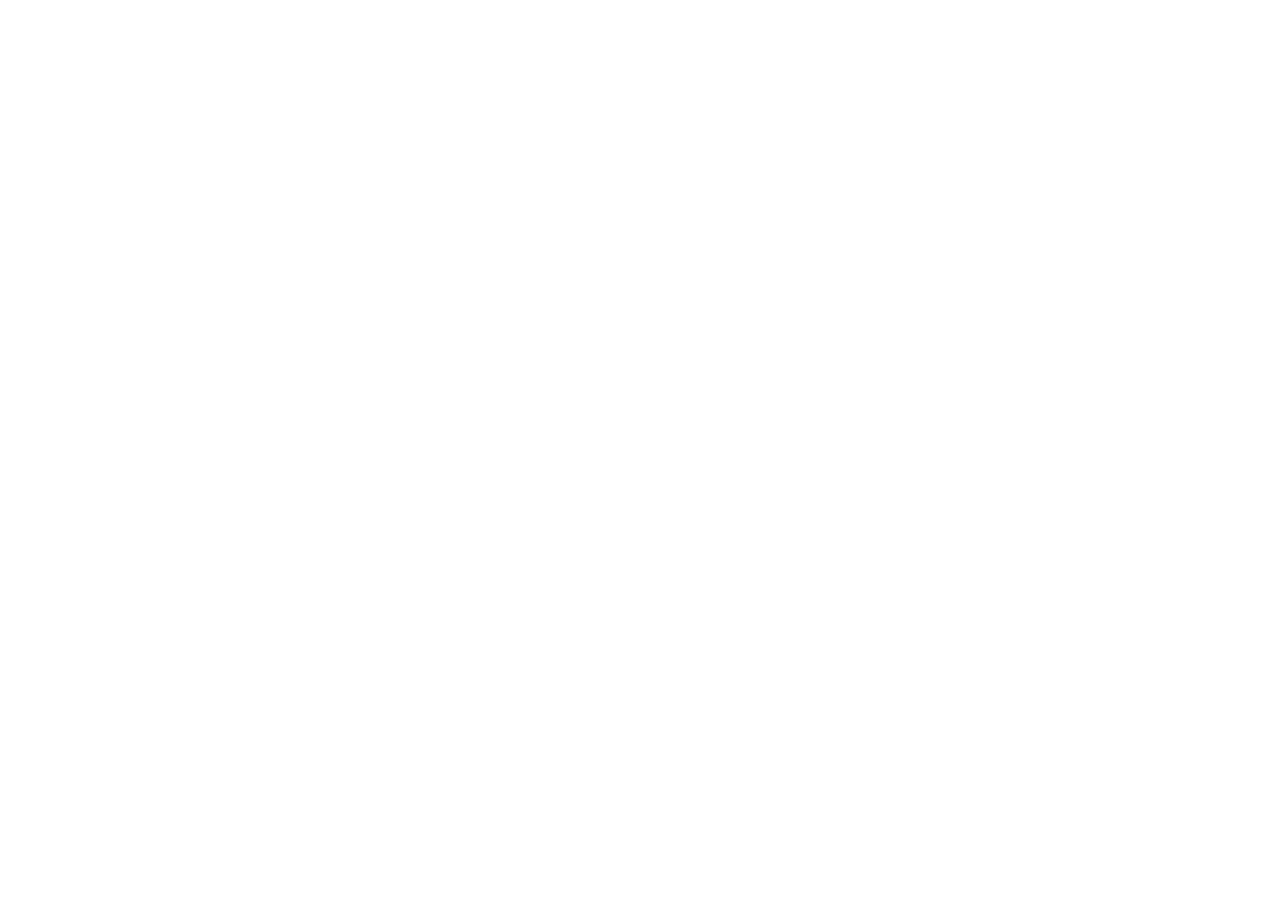
==== index.html @ b0ded4f2 "[test] refresh err" ====
<!doctype html><html lang="ko"><head><meta charset="utf-8"/><meta name="viewport" content="width=device-width,initial-scale=1"/><meta name="theme-color" content="#000000"/><meta name="title" content="티맥스오에스"><meta name="description" content="티맥스오에스 대표사이트 입니다."><meta name="author" content="TmaxOS UX "><meta name="keyword" content="tmaxos, tmax, os, 운영체제, ux, ..."><meta name="robots" content="ALL"><meta name="Yeti" content="index, follow"><meta name="Yeti" content="ALL"><meta name="googlebot" content="index, follow"><meta name="googlebot" content="ALL"><meta property="og:type" content="website"><meta property="og:site" content="website"><meta property="og:title" content="티맥스오에스"><meta property="og:description" content="티맥스오에스 대표사이트 입니다."><meta property="og:image" content="temporaryPage/asset/images/main_banner.png"><link rel="icon" href="temporaryPage/favicon.svg"/><link rel="mask-icon" href="temporaryPage/favicon.svg"/><link rel="apple-touch-icon" href="temporaryPage/favicon.svg"/><title>티맥스오에스</title><script type="text/javascript">!function(n){if("/"===n.search[1]){var a=n.search.slice(1).split("&").map((function(n){return n.replace(/~and~/g,"&")})).join("?");window.history.replaceState(null,null,n.pathname.slice(0,-1)+a+n.hash)}}(window.location)</script><script defer="defer" src="temporaryPage/static/js/main.d0498354.js"></script><link href="temporaryPage/static/css/main.104c3609.css" rel="stylesheet"></head><body><div id="root"></div></body></html>
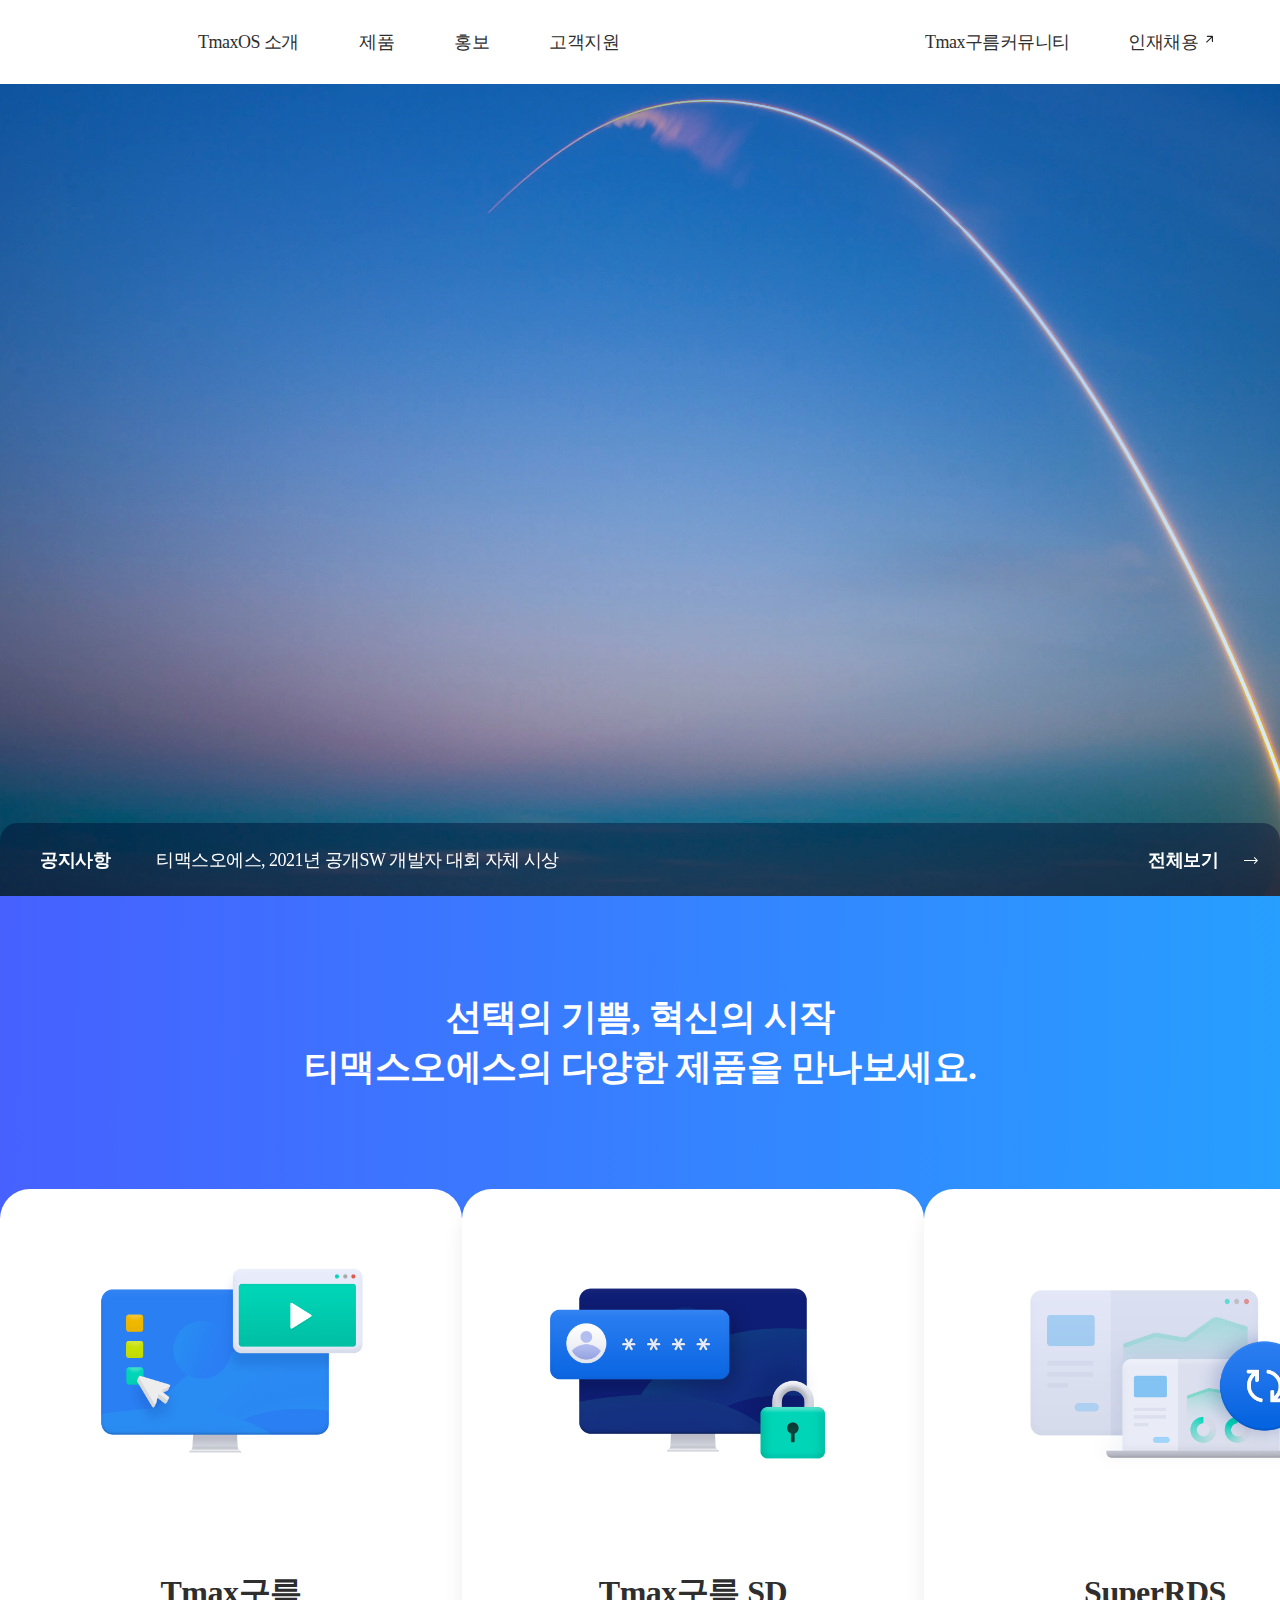
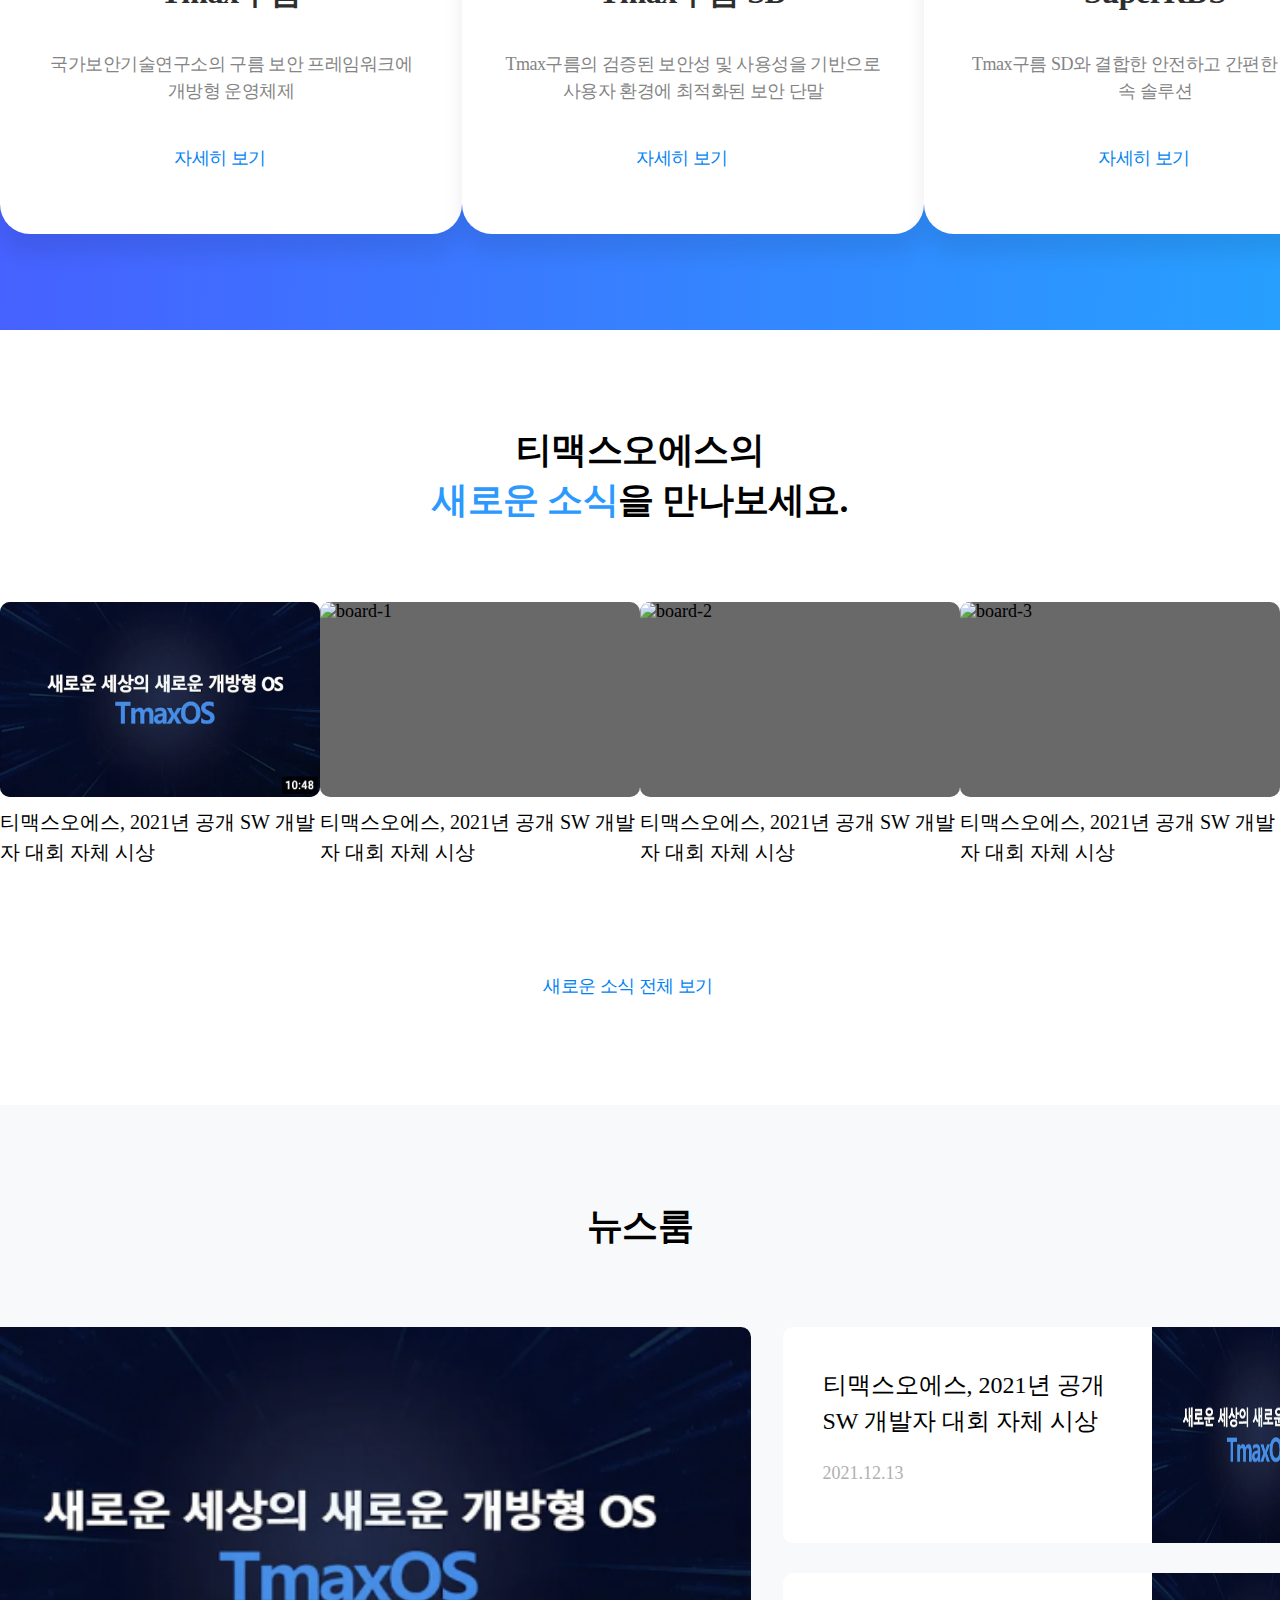
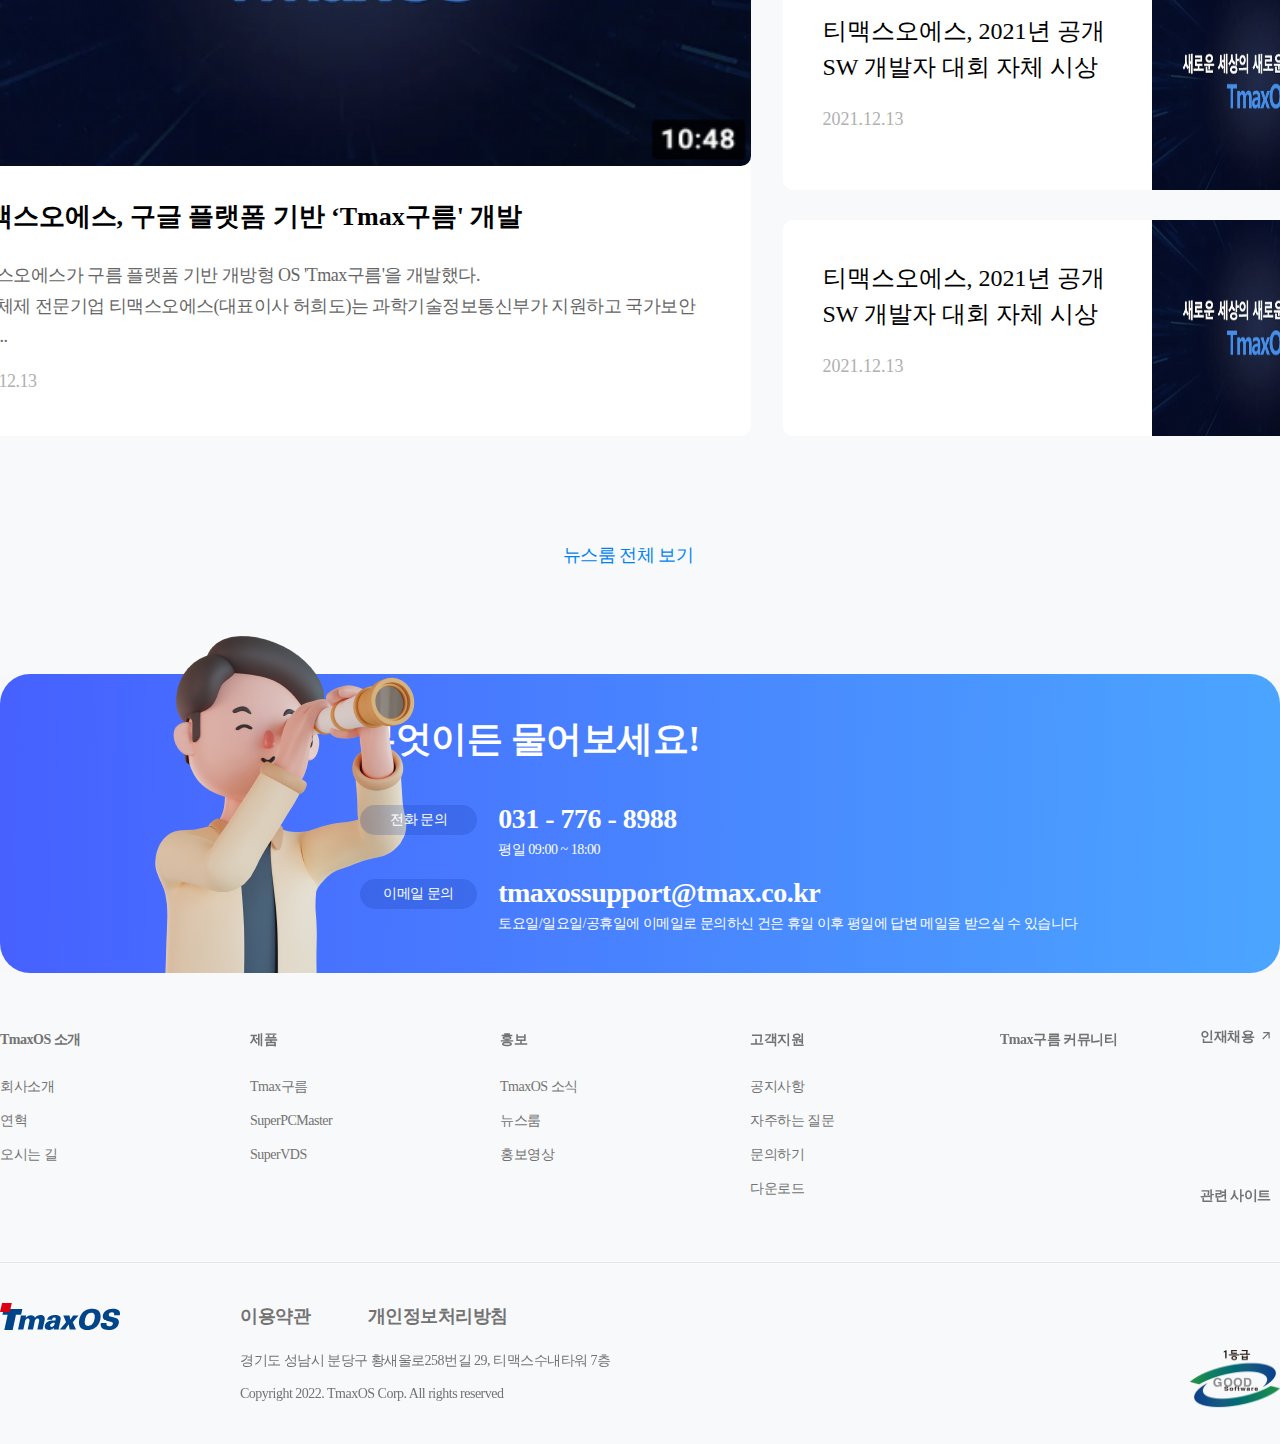
==== commit 13341042: "[test_product] 0718 update gui, fix bug, change router" ====
--- a/index.html
+++ b/index.html
@@ -1 +1 @@
-<!doctype html><html lang="ko"><head><meta charset="utf-8"/><meta name="viewport" content="width=device-width,initial-scale=1"/><meta name="theme-color" content="#000000"/><meta name="title" content="티맥스오에스"><meta name="description" content="티맥스오에스 대표사이트 입니다."><meta name="author" content="TmaxOS UX "><meta name="keyword" content="tmaxos, tmax, os, 운영체제, ux, ..."><meta name="robots" content="ALL"><meta name="Yeti" content="index, follow"><meta name="Yeti" content="ALL"><meta name="googlebot" content="index, follow"><meta name="googlebot" content="ALL"><meta property="og:type" content="website"><meta property="og:site" content="website"><meta property="og:title" content="티맥스오에스"><meta property="og:description" content="티맥스오에스 대표사이트 입니다."><meta property="og:image" content="temporaryPage/asset/images/main_banner.png"><link rel="icon" href="temporaryPage/favicon.svg"/><link rel="mask-icon" href="temporaryPage/favicon.svg"/><link rel="apple-touch-icon" href="temporaryPage/favicon.svg"/><title>티맥스오에스</title><script type="text/javascript">!function(n){if("/"===n.search[1]){var a=n.search.slice(1).split("&").map((function(n){return n.replace(/~and~/g,"&")})).join("?");window.history.replaceState(null,null,n.pathname.slice(0,-1)+a+n.hash)}}(window.location)</script><script defer="defer" src="temporaryPage/static/js/main.d0498354.js"></script><link href="temporaryPage/static/css/main.104c3609.css" rel="stylesheet"></head><body><div id="root"></div></body></html>+<!doctype html><html lang="ko"><head><meta charset="utf-8"/><meta name="viewport" content="width=device-width,initial-scale=1"/><meta name="theme-color" content="#000000"/><meta name="title" content="티맥스오에스"><meta name="description" content="티맥스오에스 대표사이트 입니다."><meta name="author" content="TmaxOS UX "><meta name="keyword" content="tmaxos, tmax, os, 운영체제, ux, ..."><meta name="robots" content="ALL"><meta name="Yeti" content="index, follow"><meta name="Yeti" content="ALL"><meta name="googlebot" content="index, follow"><meta name="googlebot" content="ALL"><meta property="og:type" content="website"><meta property="og:site" content="website"><meta property="og:title" content="티맥스오에스"><meta property="og:description" content="티맥스오에스 대표사이트 입니다."><meta property="og:image" content="./asset/images/main_banner.png"><link rel="icon" href="./favicon.svg"/><link rel="mask-icon" href="./favicon.svg"/><link rel="apple-touch-icon" href="./favicon.svg"/><title>티맥스오에스</title><script defer="defer" src="./static/js/main.3d37ddc9.js"></script><link href="./static/css/main.74e6e00d.css" rel="stylesheet"></head><body><div id="root"></div></body></html>--- a/static/css/main.74e6e00d.css
+++ b/static/css/main.74e6e00d.css
@@ -0,0 +1,2 @@
+html{-webkit-text-size-adjust:100%}html:focus-within{scroll-behavior:smooth}body{-webkit-text-size-adjust:100%;-moz-text-size-adjust:100%;text-size-adjust:100%;-moz-osx-font-smoothing:grayscale;-webkit-font-smoothing:antialiased;text-rendering:optimizeSpeed;min-height:100vh;position:relative;width:100%}*,:after,:before{box-sizing:border-box}a:not([class]){-webkit-text-decoration-skip:ink;text-decoration-skip-ink:auto}a,abbr,acronym,address,applet,article,aside,audio,b,big,blockquote,body,canvas,caption,center,cite,code,dd,del,details,dfn,div,dl,dt,em,embed,fieldset,figcaption,figure,footer,form,h1,h2,h3,h4,h5,h6,header,hgroup,html,i,iframe,img,ins,kbd,label,legend,li,mark,menu,nav,object,ol,output,p,pre,q,ruby,s,samp,section,small,span,strike,strong,sub,summary,sup,table,tbody,td,tfoot,th,thead,time,tr,tt,u,ul,var,video{border:0;font-size:100%;font:inherit;margin:0;padding:0;vertical-align:baseline}:focus{outline:0}article,aside,details,figcaption,figure,footer,header,hgroup,main,menu,nav,section{display:block}ol,ul{list-style:none}blockquote,q{quotes:none}blockquote:after,blockquote:before,q:after,q:before{content:"";content:none}input,input:required{box-shadow:none}input:-webkit-autofill,input:-webkit-autofill:active,input:-webkit-autofill:focus,input:-webkit-autofill:hover{-webkit-box-shadow:inset 0 0 0 30px #fff}input[type=search]::-webkit-search-cancel-button,input[type=search]::-webkit-search-decoration,input[type=search]::-webkit-search-results-button,input[type=search]::-webkit-search-results-decoration{-webkit-appearance:none;-moz-appearance:none}input[type=search]{-webkit-appearance:none;-moz-appearance:none}input:focus{outline:none}audio,canvas,video{display:inline-block;max-width:100%}audio:not([controls]){display:none;height:0}[hidden]{display:none}a:active,a:hover{outline:none}img{height:auto;max-width:100%;vertical-align:middle}img,picture{display:inline-block}button,input{line-height:normal}button,html input[type=button],input[type=reset],input[type=submit]{-webkit-appearance:button;background:transparent;border:0;cursor:pointer}button[disabled],html input[disabled]{cursor:default}[disabled]{pointer-events:none}input[type=checkbox],input[type=radio]{padding:0}input[type=search]{-webkit-appearance:textfield;box-sizing:content-box}input[type=search]::-webkit-search-cancel-button,input[type=search]::-webkit-search-decoration{-webkit-appearance:none}button::-moz-focus-inner,input::-moz-focus-inner{border:0;padding:0}button{background:transparent;border:0}textarea{overflow:auto;resize:vertical;vertical-align:top}table{border-collapse:collapse;border-spacing:0;text-indent:0}hr{background:#000;border:0;box-sizing:content-box;height:1px;line-height:0;margin:0;overflow:visible;padding:0;page-break-after:always;width:100%}pre{font-family:monospace,monospace;font-size:100%}a{background-color:transparent}abbr[title]{border-bottom:none;text-decoration:none}code,kbd,pre,samp{font-family:monospace,monospace}small,sub,sup{font-size:75%}sub,sup{line-height:0;position:relative;vertical-align:baseline}sub{bottom:-5px}sup{top:-5px}button,input,optgroup,select,textarea{font-family:inherit;font-size:100%;line-height:1;margin:0;padding:0}button,input{overflow:visible}button,select{text-transform:none}[type=button],[type=reset],[type=submit],button{-webkit-appearance:button}[type=button]::-moz-focus-inner,[type=reset]::-moz-focus-inner,[type=submit]::-moz-focus-inner,button::-moz-focus-inner{border-style:none;outline:0;padding:0}legend{border:0;color:inherit;display:block;max-width:100%;white-space:normal;width:100%}fieldset{min-width:0}body:not(:-moz-handler-blocked) fieldset{display:block}progress{vertical-align:baseline}[type=number]::-webkit-inner-spin-button,[type=number]::-webkit-outer-spin-button{height:auto}[type=search]{-webkit-appearance:textfield;outline-offset:-2px}[type=search]::-webkit-search-decoration{-webkit-appearance:none}::-webkit-file-upload-button{-webkit-appearance:button;font:inherit}summary{display:list-item}template{display:none}@-webkit-keyframes loading{0%{background-position-x:0}50%{background-position-x:100%}to{background-position-x:0}}@-webkit-keyframes moveSideToSide{0%{-webkit-transform:translateX(0);transform:translateX(0)}50%{-webkit-transform:translateX(4px);transform:translateX(4px)}to{-webkit-transform:translateX(0);transform:translateX(0)}}@-webkit-keyframes bannerContRightToLeft{0%{-webkit-transform:translateX(3rem);transform:translateX(3rem)}to{-webkit-transform:translateX(0);transform:translateX(0)}}@-webkit-keyframes fadeInSeventToTem{0%{opacity:.7}to{opacity:1}}@-webkit-keyframes moveUp{0%{opacity:.3;-webkit-transform:translateY(10%);transform:translateY(10%)}to{opacity:1;-webkit-transform:translateY(0);transform:translateY(0)}}@-webkit-keyframes moveDown{0%{opacity:.3;-webkit-transform:translateY(-3px);transform:translateY(-3px)}to{opacity:1;-webkit-transform:translateY(0);transform:translateY(0)}}@-webkit-keyframes cardUp{0%{opacity:0;-webkit-transform:translateY(4rem);transform:translateY(4rem)}to{opacity:1;-webkit-transform:translateY(0);transform:translateY(0)}}@-webkit-keyframes fadeIn{0%{opacity:0}to{opacity:1}}@-webkit-keyframes fadeOut{0%{opacity:1}to{opacity:0}}div.popup-wrapper{align-items:center;background-color:rgba(0,0,0,.3);display:flex;height:100%;justify-content:center;left:0;position:fixed;top:0;width:100%;z-index:9}div.popup-wrapper div.popup-container{background-color:#fff;border-radius:2rem;box-shadow:0 5px 15px rgba(0,0,0,.1);height:21.9rem;padding:3rem 3rem 2rem;width:42.4rem}div.popup-wrapper div.--top{align-items:center;display:flex;height:3rem;justify-content:space-between}div.popup-wrapper div.--top span.popup-span{color:#212121;font-size:2rem;font-weight:700;line-height:1}div.popup-wrapper div.--top button.btn-close{align-self:flex-start}div.popup-wrapper div.--top button.btn-close i.icon{height:2rem;width:2rem}div.popup-wrapper p.popup-p{color:#666;font-size:1.6rem;font-weight:400;line-height:1.6em;padding:1.8rem 0 1rem;text-align:left}div.popup-wrapper div.--bottom{padding:2rem 0;text-align:right}div.popup-wrapper div.--bottom button{color:#b0b0b0;font-size:1.8rem;font-weight:700;line-height:1;padding:.8rem 1.2rem}div.popup-wrapper div.--bottom button.btn-delete{color:#0ab4e2;margin-left:2rem}.subpage-banner{background:linear-gradient(90.72deg,#4661ff .62%,#4ba5ff 99.38%);color:#fff;height:46.4rem;padding-top:84px;position:relative}.subpage-banner .subpage-depth2{background-color:rgba(52,92,224,.18);display:block;position:absolute;width:100%;z-index:9}.subpage-banner .subpage-depth2 .depth2__container{display:flex}.subpage-banner .subpage-depth2 .depth2__container a{color:hsla(0,0%,100%,.6);display:inline-block;font-weight:500;margin:0 1em;padding:2.2rem .5rem 2.4rem;text-shadow:0 0 0 hsla(0,0%,100%,0);transition:text-shadow .3s ease-out}.subpage-banner .subpage-depth2 .depth2__container a.focused,.subpage-banner .subpage-depth2 .depth2__container a:hover{color:#fff;text-shadow:0 -.2px 0 #fff,-.2px 0 0 #fff,.2px 0 0 #fff}.subpage-banner .subpage-cont{padding:16rem 1rem 4.6rem;position:relative;vertical-align:baseline}.subpage-banner .subpage-cont div{bottom:0;position:absolute}.subpage-banner .subpage-cont h2{font-size:3.8rem;font-weight:700;line-height:1;padding-bottom:3.2rem}.subpage-banner .subpage-cont h2,.subpage-banner .subpage-cont p{color:#fff;-webkit-transform:translateX(3rem);transform:translateX(3rem)}.subpage-banner .subpage-cont p{font-size:2.4rem;font-weight:400;height:10rem;line-height:1.8em}.subpage-banner .subpage-cont p span{display:block}.subpage-banner .subpage-cont .btn-download-tmaxgr{bottom:5.6rem;height:6.8rem;padding:1.6rem 6.5rem;position:absolute;right:20.4rem;width:23rem}.subpage-banner .subpage-cont .btn-download-tmaxgr:hover{background-color:#fff}.subpage-banner.commu{background:linear-gradient(90.72deg,#00bae2 .62%,#00e0d3 99.38%)}.subpage-banner.commu .subpage-depth2 .depth2__container :not(li:first-child) a{display:none}.subpage-banner .illust-subpage{background-size:cover;bottom:0;height:380px;position:absolute;right:0;width:829px}.subpage-banner .img_banner-subpage-1{background-image:url([data-uri])}.subpage-banner .img_banner-subpage-2{background-image:url([data-uri])}.subpage-banner .img_banner-subpage-3{background-image:url([data-uri])}.subpage-banner .img_banner-subpage-4{background-image:url(../../static/media/img_2depth_customer.d941508a77674ba15a71.png)}.subpage-banner .img_banner-subpage-5{background-image:url(../../static/media/img_2depth_community.9ad96b92a21c69a0aed1.png)}.subpage-banner .img_banner-subpage-6{background-image:url(../../static/media/img_2depth_mypage.21b48d2be0663a0967d1.png)}.subpage-banner .subpage-cont h2,.subpage-banner .subpage-cont p{-webkit-animation-delay:0s;animation-delay:0s;-webkit-animation-duration:1s;animation-duration:1s;-webkit-animation-fill-mode:forwards;animation-fill-mode:forwards;-webkit-animation-name:bannerContRightToLeft;animation-name:bannerContRightToLeft;-webkit-animation-timing-function:ease-out;animation-timing-function:ease-out}.subpage-banner .illust-subpage{-webkit-animation-delay:0s;animation-delay:0s;-webkit-animation-duration:2s;animation-duration:2s;-webkit-animation-fill-mode:forwards;animation-fill-mode:forwards;-webkit-animation-name:fadeInSeventToTem;animation-name:fadeInSeventToTem;-webkit-animation-timing-function:ease;-webkit-animation-timing-function:initial;animation-timing-function:ease}@media (max-width:744px){.subpage-banner{height:23.1rem;padding-top:4.8rem}.subpage-banner .subpage-depth2 .depth2__container a{font-size:1.2rem;font-weight:400;padding:1.7rem .5rem 1.9rem}.subpage-banner .subpage-cont{padding:8.7rem 1rem 0 2rem}.subpage-banner .subpage-cont h2{font-size:1.8rem;padding-bottom:1.8rem}.subpage-banner .subpage-cont p{display:none}.subpage-banner .subpage-cont p.important{display:block;font-size:1.2rem;line-height:1.4}.subpage-banner .subpage-cont .btn-download-tmaxgr{display:none}.subpage-banner .illust-subpage{height:13.5rem;width:29.4rem}}.commu .board-wrap{background-color:#fff;border-radius:3rem;box-shadow:0 5px 20px rgba(45,52,74,.03);text-align:center}.commu .board-wrap .title{grid-column-gap:8px;align-items:center;-webkit-column-gap:8px;column-gap:8px;display:grid;grid-template-columns:91.2rem 13.6rem 15.2rem 12.4rem;justify-content:center;vertical-align:middle}.commu .board-wrap .title span{background-color:#f8f8f8;border-radius:5px;color:#797979;font-size:1.6rem;font-weight:500;height:4rem;line-height:1;padding:1.2rem}.commu .board-wrap .title span i.icon{height:1.6rem;margin-left:6px;vertical-align:top}.commu .board-wrap .cont-ul li{grid-column-gap:8px;align-items:center;border-bottom:1px solid #ececec;-webkit-column-gap:8px;column-gap:8px;display:grid;grid-template-columns:91.2rem 13.6rem 15.2rem 12.4rem;justify-content:center;vertical-align:middle}.commu .board-wrap .cont-ul li a{align-items:center;display:flex;height:9.4rem;padding:1rem 0;text-align:left}.commu .board-wrap .cont-ul li a h4{color:#212121;font-size:2rem;font-weight:500;line-height:1;padding-left:2.5rem;padding-right:8px}.commu .board-wrap .cont-ul li a .views{color:#0ab4e2;margin-right:6px}.commu .board-wrap .cont-ul li a .icon{height:2.4rem;margin:0 2px;width:2.4rem}.commu .btn-write{margin-left:auto;margin-top:4rem}.commu .btn-write .icon{background-image:none;height:1.8rem;margin-left:0;margin-right:1rem;width:1.6rem}.commu .btn-write .icon svg path{fill:#fff}.commu .board-detail__warpper{border-radius:3rem;box-shadow:0 15px 40px rgba(45,52,74,.1);padding:4.4rem}.commu .board-detail__warpper .icon{height:2rem;vertical-align:middle;width:2rem}.commu .board-detail__warpper button,.commu .board-detail__warpper span{color:#b0b0b0;font-size:1.6rem;font-weight:400;letter-spacing:0;line-height:1}.commu .board-detail__warpper strong{color:#0ab4e2}.commu .board-detail__warpper p{color:#4b4b4b;font-size:1.6rem;font-weight:400;letter-spacing:0;line-height:2.2em}.commu .board-detail__warpper .cont .cont-title{align-items:flex-end;display:flex;justify-content:space-between;margin:0 2rem;padding-bottom:2.4rem;padding-top:1rem}.commu .board-detail__warpper .cont .cont-title .cont-title--left{padding-left:4.8rem;position:relative}.commu .board-detail__warpper .cont .cont-title .cont-title--left h4{color:#212121;font-size:2rem;font-weight:700;line-height:1;padding-bottom:1rem}.commu .board-detail__warpper .cont .cont-title .cont-title--left h4 .icon-table-notice{height:2.8rem;left:0;position:absolute;top:-.2em;width:2.8rem}.commu .board-detail__warpper .cont .cont-title .cont-title--left .cont-title--detail{padding-top:1rem}.commu .board-detail__warpper .cont .cont-title .cont-title--left .cont-title--detail span{padding-left:2rem}.commu .board-detail__warpper .cont .cont-title .cont-title--left .cont-title--detail .auth{padding-left:0;padding-right:2rem;position:relative}.commu .board-detail__warpper .cont .cont-title .cont-title--left .cont-title--detail .auth .icon{height:2.4rem;margin-right:6px;vertical-align:middle;width:2.4rem}.commu .board-detail__warpper .cont .cont-title .cont-title--left .cont-title--detail .auth:after{background-color:#b0b0b0;content:"";height:1em;position:absolute;right:0;top:.2em;width:1px}.commu .board-detail__warpper .cont .cont-title .cont-title--right{text-align:right}.commu .board-detail__warpper .cont .cont-title .cont-title--right .right-top{padding-bottom:1.5rem}.commu .board-detail__warpper .cont .cont-title .cont-title--right .right-top span{color:#888;margin-left:2rem}.commu .board-detail__warpper .cont .cont-title .cont-title--right .right-top .icon{margin-right:1rem;opacity:.2;vertical-align:middle}.commu .board-detail__warpper .cont .cont-title .cont-title--right .right-bottom{position:relative}.commu .board-detail__warpper .cont .cont-title .cont-title--right .right-bottom button{color:#0ab4e2;margin-left:2rem}.commu .board-detail__warpper .cont .cont-title .cont-title--right .right-bottom .icon{margin-right:1rem}.commu .board-detail__warpper .cont .cont-title .cont-title--right .right-bottom .sns-depth2{background-color:#fff;border-radius:2rem;box-shadow:0 5px 15px rgba(0,0,0,.1);padding:3rem 3.2rem;position:absolute;right:-2rem;text-align:center;top:3.6rem;width:31rem}.commu .board-detail__warpper .cont .cont-title .cont-title--right .right-bottom .sns-depth2 p{color:#666;font-size:1.6rem;font-weight:400;line-height:1;margin-bottom:2rem}.commu .board-detail__warpper .cont .cont-title .cont-title--right .right-bottom .sns-depth2 div.sns button{height:3rem;margin:0 1rem;width:3rem}.commu .board-detail__warpper .cont .cont-title .cont-title--right .right-bottom .sns-depth2 div.sns button i.icon{height:inherit;width:inherit}.commu .board-detail__warpper .cont .cont-detail{background-color:#f8f9fa;border-top:1px solid #ececec;padding:4.4rem 4.8rem}.commu .board-detail__warpper .cont .cont-detail p{margin-bottom:4.4rem}.commu .board-detail__warpper .commt__wrapper .commt-title{align-items:center;display:flex;justify-content:space-between;margin-top:1.9rem;padding:2.8rem 2rem}.commu .board-detail__warpper .commt__wrapper .commt-title h4{color:#212121;font-size:2.4rem;font-weight:500;line-height:1}.commu .board-detail__warpper .commt__wrapper ol li{position:relative}.commu .board-detail__warpper .commt__wrapper ol div.--t{align-items:center;display:flex;justify-content:space-between;margin-bottom:1rem}.commu .board-detail__warpper .commt__wrapper ol div.--t span.commt-auth{color:#666;font-size:1.8rem;font-weight:700;line-height:1;position:relative}.commu .board-detail__warpper .commt__wrapper ol div.--t span.commt-auth i.icon{height:2.4rem;left:-3.2rem;position:absolute;width:2.4rem}.commu .board-detail__warpper .commt__wrapper ol div.--t span.commt-auth span.is-auther{background-color:#f86848;border-radius:5rem;color:#fff;font-size:1.4rem;margin-left:6px;padding:4px 7px}.commu .board-detail__warpper .commt__wrapper ol div.commt-inf{padding-bottom:2.4rem;padding-top:1rem}.commu .board-detail__warpper .commt__wrapper ol div.commt-inf button.btn-update-commt{margin-left:2rem}.commu .board-detail__warpper .commt__wrapper ol div.commt-inf button.btn-update-commt span{color:#47b7d6}.commu .board-detail__warpper .commt__wrapper ol div.commt-inf button.btn-update-commt span i.icon{margin-right:1rem}.commu .board-detail__warpper .commt__wrapper ol.commt-depth1{margin-bottom:2.4rem;padding-right:2rem}.commu .board-detail__warpper .commt__wrapper ol.commt-depth1 .depth1-li{border-bottom:1px solid #ececec;padding-top:2.4rem}.commu .board-detail__warpper .commt__wrapper ol.commt-depth1 li:last-child{border-bottom:none}.commu .board-detail__warpper .commt__wrapper ol.commt-depth1 div.depth1-li__container{padding-left:5rem}.commu .board-detail__warpper .commt__wrapper ol.commt-depth1 div.depth1-li__container div.--t{padding-right:4rem}.commu .board-detail__warpper .commt__wrapper ol.commt-depth1 div.depth1-li__container .open-box{right:4.2rem;top:5.4rem}.commu .board-detail__warpper .commt__wrapper ol.commt-dep2{background-color:#f8f9fa;margin-top:2rem;padding-left:7.8rem;padding-right:4.4rem;padding-top:4.4rem}.commu .board-detail__warpper .commt__wrapper ol.commt-dep2>li{padding-bottom:2rem;padding-top:0}.commu .board-detail__warpper .commt__wrapper ol.commt-dep2 p{padding-bottom:3.4rem}.commu .board-detail__warpper .commt__wrapper ol.commt-dep2 div.attch-infor{margin-bottom:3.4rem}.commu .board-detail__warpper div.commt-update{background-color:#fff;border:1px solid #dcddde;padding:4.4rem 4.8rem;position:relative}.commu .board-detail__warpper div.commt-update span.user-n{color:#666;font-size:1.8rem;font-weight:700;line-height:1;margin-bottom:2rem}.commu .board-detail__warpper div.commt-update div.text-area{background-color:#fbfbfb;border-radius:1rem;height:6.8rem;outline:1px solid #d8d8d8;position:relative;width:100%}.commu .board-detail__warpper div.commt-update div.text-area textarea{background-color:transparent;border:none;color:#91989d;font-size:1.6rem;font-weight:400;height:100%;line-height:1.4em;padding:2rem 2rem 0;resize:vertical;width:100%}.commu .board-detail__warpper div.commt-update div.text-area textarea::-webkit-input-placeholder{color:#91989d;font-size:1.6rem;font-weight:400;line-height:1.4em}.commu .board-detail__warpper div.commt-update div.text-area textarea:-ms-input-placeholder{color:#91989d;font-size:1.6rem;font-weight:400;line-height:1.4em}.commu .board-detail__warpper div.commt-update div.text-area textarea::placeholder{color:#91989d;font-size:1.6rem;font-weight:400;line-height:1.4em}.commu .board-detail__warpper div.commt-update div.text-area button.resizer{background-color:#eaedef;border-radius:0 0 1rem 1rem;bottom:0;cursor:s-resize;height:1rem;left:0;position:absolute;text-align:center;width:100%}.commu .board-detail__warpper div.commt-update div.text-area button.resizer i.icon{height:1rem;vertical-align:.1em}.commu .board-detail__warpper button.btn-commt-alert{border:1px solid #dcddde;color:#666;display:block;height:9.5rem;margin-top:2rem;width:100%}.commu .board-detail__warpper button.btn-commt-alert i.icon{height:2.4rem;margin-right:1rem;width:2.4rem}.commu .board-detail__warpper button.btn-commt-alert.--commt{background:#f8f9fa;border:none;margin-bottom:2rem;margin-top:0;position:relative}.commu .board-detail__warpper button.btn-commt-alert.--commt i.icon-commu-comment{left:4.8rem;position:absolute;top:3.6rem}.commu .board-detail__warpper div.commt-update-dep2{background-color:#f8f9fa;padding:4.4rem 4.4rem 4.4rem 9.2rem;position:relative}.commu .board-detail__warpper div.commt-update-dep2 i.icon-commu-comment{left:4.8rem;position:absolute;top:4.4rem}.commu ul.open-box{background-color:#fff;border:1px solid #d8d8d8;border-radius:1rem;box-shadow:0 8px 20px rgba(15,23,42,.06);padding:6px;position:absolute;right:0;top:3.2rem}.commu ul.open-box li{margin-bottom:4px;position:relative}.commu ul.open-box button{color:#91989d;font-size:1.6rem;font-weight:400;height:4.4rem;line-height:1;padding-left:1rem;text-align:left;width:14.8rem}.commu ul.open-box button:hover{color:#0ab4e2}.commu button.togg-attch{margin-bottom:1rem;position:relative}.commu button.togg-attch span{margin:0 1rem}.commu button.togg-attch i.icon-dropbox{height:1rem;width:1.4rem}.commu ul.attch-list{display:flex;gap:1.4rem}.commu div.commt-more div.attch-file{margin-top:2.4rem;position:relative}.commu div.commt-more div.attch-file button.btn-basic-02{align-items:center;font-size:15px;height:3.4rem;justify-content:center;margin-right:2rem;padding:0;width:10.6rem}.commu div.commt-more div.attch-file button.btn-basic-02 i.icon{height:2rem;width:2rem}.commu div.commt-more div.attch-file span.attch-span{color:#666;font-size:1.6rem}.commu div.commt-more div.attch-file span.file-size{color:#b0b0b0;font-size:1.6rem;position:absolute;right:0;top:1rem}.commu div.commt-more div.bottom{display:flex;justify-content:space-between;margin-top:2rem}.commu div.commt-more div.bottom ul.attch-list{width:80%}.commu div.commt-more div.bottom button.btn{display:inline-block;margin-left:1.4rem}.commu div.commt-more .bottom.--commt{align-items:center;margin-top:2.4rem}.commu div.commt-more .bottom.--commt .commt-alarm{color:#666;margin-top:0}.commu .down-attch{align-items:center;background-color:#e7ebee;border-radius:6px;display:inline-flex;height:3.4rem;justify-content:space-between;padding:.6rem 1rem}.commu .down-attch i.icon{height:2rem;margin-right:1rem;width:2rem}.commu .down-attch button.btn-close i.icon{margin-left:1rem;margin-right:0}.commu .down-attch span{color:#47b7d6}.commu a.down-attch.--cancle i.icon-img{background-image:none}.commu a.down-attch.--cancle i.icon-img svg path{fill:#b0b0b0}.commu a.down-attch.--cancle span{color:#b0b0b0}.commu .commt-alarm span{color:#666;margin-right:1rem}.commu .commt-alarm .commt-alarm-toggle{background-color:#b0b0b0;border-radius:2rem;height:2rem;padding:.33rem;position:relative;transition:background-color .3s;vertical-align:middle;width:3.6rem}.commu .commt-alarm .commt-alarm-toggle:after{background-color:#fff;border-radius:50%;content:"";height:1.33rem;left:.33rem;position:absolute;top:0;-webkit-transform:translateX(0) translateY(25%);transform:translateX(0) translateY(25%);transition:-webkit-transform .3s;transition:transform .3s;transition:transform .3s,-webkit-transform .3s;width:1.33rem}.commu .commt-alarm .commt-alarm-toggle.active{background-color:#0ab4e2}.commu .commt-alarm .commt-alarm-toggle.active:after{-webkit-transform:translateX(120%) translateY(25%);transform:translateX(120%) translateY(25%)}@media (max-width:744px){.commu .board-wrap{border-radius:1.5rem;padding:2rem 0}.commu .board-wrap .title{display:none}.commu .board-wrap .cont-ul{display:flex;flex-direction:column;position:relative}.commu .board-wrap .cont-ul li{grid-template-areas:"tit tit tit tit" "view . auth date";grid-template-columns:10% 40% 15% 15%;height:8.7rem;justify-content:space-between;padding:2rem;width:100%}.commu .board-wrap .cont-ul li span{color:#888;font-size:1.2rem}.commu .board-wrap .cont-ul li .cont-tit{grid-area:tit;height:auto;padding:0;width:100%}.commu .board-wrap .cont-ul li .cont-tit .icon-table-notice{display:none}.commu .board-wrap .cont-ul li .cont-tit h4{font-size:1.4rem;padding:0}.commu .board-wrap .cont-ul li .cont-tit .icon{height:1.4rem;width:1.4rem}.commu .board-wrap .cont-ul li .cont-auth{grid-area:auth;justify-self:flex-end}.commu .board-wrap .cont-ul li .cont-date{grid-area:date}.commu .board-wrap .cont-ul li .cont-views{grid-area:view}}.main-board .board__container{padding-top:9.5rem;text-align:center}.main-board .board-cards{display:flex;justify-content:space-between;margin-top:7.6rem}.main-board .board-cards button{min-width:21.6rem;position:relative;text-align:left;width:335px}.main-board .board-cards button img{background-color:dimgray;border-radius:1rem;height:195px;width:100%}.main-board .board-cards button .board-title{color:#000;font-size:2rem;font-weight:500;line-height:1.5;margin-top:1rem;white-space:normal;width:100%;word-break:break-all}.main-board .btn-more{margin:10rem 0}.main-news{background:#f8f9fa;padding-top:9.6rem;text-align:center}.main-news .news-grid{grid-column-gap:3.2rem;grid-row-gap:3rem;-webkit-column-gap:3.2rem;column-gap:3.2rem;display:grid;grid-template-columns:830px 577px;justify-content:center;margin-top:7.6rem;position:relative;row-gap:3rem}.main-news .news-grid button{background-color:#fff;border-radius:10px;text-align:left}.main-news .news-grid button .news-content .news-title{color:#000;font-size:2.4rem;font-weight:500;line-height:1.5;overflow:hidden;text-overflow:ellipsis}.main-news .news-grid button .news-content .news-date{color:#b0b0b0;font-size:1.8rem;font-weight:300;line-height:1.7;margin-top:14px}.main-news .news-grid .top-news{display:flex;flex-direction:column;grid-row-end:4;grid-row-start:1;height:100%;justify-content:space-between}.main-news .news-grid .top-news img{border-radius:10px;height:439px;width:100%}.main-news .news-grid .top-news .news-content{height:100%;padding:3.1rem 4rem 4rem;position:relative;width:100%}.main-news .news-grid .top-news .news-content .news-title{color:#000;font-size:2.6rem;font-weight:700;height:55px;line-height:1.5;margin-bottom:8px}.main-news .news-grid .top-news .news-content p{color:#666;letter-spacing:-.5px;line-height:170%;width:100%}.main-news .news-grid .top-news .news-content .news-date{color:#b0b0b0}.main-news .news-grid .news-another{display:flex}.main-news .news-grid .news-another .news-content{padding:4rem 3rem 4rem 4rem}.main-news .news-grid .news-another .news-content .news-title{height:77px}.main-news .news-grid .news-another img{display:inline-block;height:100%;width:20.8rem}.main-news .btn-more{margin:10rem 0}.main-customer .customer__container{align-items:flex-end;background:linear-gradient(90.72deg,#4661ff .62%,#4ba5ff 99.38%);border-radius:30px;display:flex;height:29.9rem;justify-content:flex-end;margin-top:58px;position:relative}.main-customer .customer__container .img-customer-banner{bottom:0;height:35.7rem;left:13.4rem;position:absolute;width:28.9rem}.main-customer .customer__container .banner-title h5{color:#fff;font-size:3.6rem;font-weight:700;line-height:1.5;padding-bottom:3.9rem;text-align:left}.main-customer .customer__container .btn{background:#fff;border-radius:48px;font-size:24px;height:76px;text-align:center;width:280px}.temp-layout{padding-bottom:2rem;padding-right:20.2rem;text-align:left}.temp-layout .inquiry-content{padding-bottom:2.2rem;padding-left:12rem;position:relative}.temp-layout .inquiry-content .title{align-items:center;background-color:rgba(16,49,157,.2);border-radius:10rem;color:#fff;display:inline-flex;font-size:1.4rem;height:3rem;justify-content:center;left:0;position:absolute;width:11.7rem}.temp-layout .inquiry-content .contact-email,.temp-layout .inquiry-content .contact-number{color:#fff;font-size:2.8rem;font-weight:700;padding-bottom:1rem;padding-left:1.8rem}.temp-layout .inquiry-content p{color:#fff;font-size:1.4rem;padding-left:1.8rem}@media (max-width:744px){.main-board .board__container{padding-top:4rem}.main-board .board-cards{gap:1.2rem;margin-top:4rem;overflow-x:scroll;overflow-y:hidden;padding:0 2rem;white-space:nowrap}.main-board .board-cards button img{height:12.6rem}.main-board .board-cards button .board-title{font-size:1.4rem}.main-board .btn-more{margin:3.4rem 0 4rem}.main-news{padding:4rem 2rem 0}.main-news .news-grid{grid-template-columns:100%;margin-top:3.4rem;row-gap:1.2rem}.main-news .news-grid .news-another .news-content,.main-news .news-grid .top-news .news-content{position:relative;width:100%}.main-news .news-grid .news-another .news-content .news-title,.main-news .news-grid .top-news .news-content .news-title{color:#000;font-size:1.4rem;font-weight:500;height:auto;line-height:1.5}.main-news .news-grid .news-another .news-content .news-date,.main-news .news-grid .top-news .news-content .news-date{color:#b0b0b0;font-size:1.2rem;font-weight:400;line-height:1.5}.main-news .news-grid .top-news img{border-radius:1rem 1rem 0 0;height:17rem}.main-news .news-grid .top-news .news-content{padding:2rem}.main-news .news-grid .top-news .news-content .news-date{margin-top:10px}.main-news .news-grid .news-another .news-content{padding:2rem}.main-news .news-grid .news-another .news-content .news-title{overflow:hidden;text-overflow:ellipsis;white-space:nowrap}.main-news .news-grid .news-another .news-content .news-date{margin-top:8px}.main-news .news-grid .news-another img{display:none}.main-news .btn-more{margin:3.4rem 0 4rem}.main-customer .customer__container{border-radius:0;flex-direction:column;height:22.3rem;justify-content:space-between;margin-top:0;padding:2.6rem 3.3rem 3rem 4rem}.main-customer .customer__container .img-customer-banner{height:13.2rem;left:4rem;width:10.7rem}.main-customer .customer__container .banner-title{align-self:flex-start;padding:0}.main-customer .customer__container .banner-title h5{font-size:1.6rem;padding-bottom:8px}.main-customer .customer__container .banner-title p{font-size:1.4rem}.main-customer .customer__container .btn{font-size:1.4rem;height:4rem;padding:0;width:14.2rem}.main-customer .customer__container .btn .icon{height:1.6rem;margin-left:5px;width:1.4rem}}.custom section{text-align:center}.custom section h2,.custom section h3{color:#1f1f1f;font-size:3.6rem;font-weight:700;line-height:1;padding-bottom:7.4rem}.custom .pagination{margin-top:4.8rem}.custom span.img-no-result{bottom:0;display:block;height:29.8rem;left:-7.1rem;position:absolute;width:20.4rem}.custom button.btn-no-result{-webkit-column-gap:4px;column-gap:4px;font-size:1.4rem;height:3.4rem;margin-left:1.7rem;margin-right:1.9rem;padding:0;width:10.9rem}.custom button.btn-no-result i.icon{background-image:none;height:1.2rem;margin-left:0;width:1.2rem}.custom .board-wrap{background-color:#fff}.custom .board-wrap .cont-ul li{border-bottom:1px solid #ececec;text-align:center}.custom .board-wrap .cont-ul li .cont{color:#212121;font-size:2rem;font-weight:400;line-height:1;margin-left:10rem;padding:3rem 0;position:relative;text-align:left}.custom .board-wrap .cont-ul li .cont .icon-table_new{margin-left:6px}.custom .board-wrap .cont-ul li .cont.notice:before{background-image:url(../../static/media/icon_table_notice.350716d9ea1278e9f42d.svg);content:"";height:2.8rem;left:-5rem;position:absolute;top:1.2em;vertical-align:middle;width:2.8rem}.custom .board-wrap .cont-ul li .date{color:#797979;font-size:1.8rem;font-weight:400;line-height:1}.custom .board-wrap.notice .cont-ul li,.custom .board-wrap.notice .title{grid-column-gap:8px;-webkit-column-gap:8px;column-gap:8px;display:grid;grid-template-columns:10% auto 12%}.custom .board-wrap.notice .cont-ul li{align-items:center;height:9.5rem}.custom .board-wrap.notice .cont-ul li .--col1{justify-self:center}.custom .board-wrap.notice .cont-ul li .--col1 .cate{background-color:#eaeaea;border-radius:3rem;color:#000;cursor:default;font-size:1.4rem;font-weight:400;line-height:1;padding:1.1rem 2.2rem}.custom .board-wrap.notice .cont-ul li .--col1 .cate.--pr{background-color:#dce1ff}.custom .board-wrap.notice .cont-ul li .date{justify-self:center}.custom .board-wrap.question .cont-ul li{grid-column-gap:8px;align-items:center;-webkit-column-gap:8px;column-gap:8px;display:grid;grid-template-areas:"tit tit" "cnt cnt";grid-template-columns:12% 86%;overflow:hidden;position:relative}.custom .board-wrap.question .cont-ul .--col1{justify-items:self-start;padding-left:2.6rem;width:-webkit-max-content;width:max-content}.custom .board-wrap.question .cont-ul .--col1 .cate{background-color:#eaeaea;background-color:#cfe9fd;border-radius:3rem;cursor:default;font-size:1.4rem;padding:1.1rem 2.2rem}.custom .board-wrap.question .cont-ul .--col1 .cate.--grsd{background-color:#ccf7f7}.custom .board-wrap.question .cont-ul .--col1 .cate.--srds{background-color:#d3ffdf}.custom .board-wrap.question .cont-ul .--col1 .cate.--etc{background-color:#eaeaea}.custom .board-wrap.question .cont-ul .cont{align-items:center;display:inline-flex;height:9.6rem;justify-content:space-between}.custom .board-wrap.question .cont-ul .cont.active .icon{-webkit-transform:rotate(180deg);transform:rotate(180deg)}.custom .board-wrap.question .cont-ul .content-depth2{border-bottom:none;display:block}.custom .board-wrap.question .cont-ul .content-depth2 .question-board{background-color:#f8f9fa;border-radius:0 0 3rem 3rem;grid-area:cnt;padding:4.4rem 4.8rem 3.2rem;text-align:left}.custom .board-wrap.question .cont-ul .content-depth2 .question-board p{color:#4b4b4b;font-size:2rem;font-weight:400;line-height:2em;margin-bottom:6.4rem}.custom .board-wrap.question .cont-ul .content-depth2 .question-board .no-res{margin-left:auto;width:-webkit-max-content;width:max-content}.custom .board-wrap.question .cont-ul .content-depth2 .question-board .no-res span{color:#2c99ff;font-size:1.4rem;font-weight:400;line-height:1}.custom .board-wrap.question .cont-ul .content-depth2 .question-board .no-res .btn{font-size:14px;height:3.4rem;margin-left:1rem;width:10.9rem}.custom .board-wrap.question .cont-ul .content-depth2 .question-board .no-res .btn .icon{height:1.6rem;margin-left:5px;width:1.4rem}@media (max-width:744px){.custom section h2,.custom section h3{font-size:1.6rem;padding-bottom:4rem}.custom .pagination{margin-top:3rem}.custom .board-wrap.notice .title{display:none}.custom .board-wrap.notice .cont-ul{padding:0}.custom .board-wrap.notice .cont-ul li{grid-template-areas:"cate date" "cont cont";grid-template-columns:none;height:8.7rem;padding:0 2rem}.custom .board-wrap.notice .cont-ul li .--col1{grid-area:cate;padding-left:0;text-align:left;width:100%}.custom .board-wrap.notice .cont-ul li .--col1 .cate{display:inline-block;font-size:1rem;padding:6px 10px}.custom .board-wrap.notice .cont-ul li .cont{font-size:1.4rem;grid-area:cont;margin-left:2px;overflow:hidden;padding:0;text-overflow:ellipsis;white-space:nowrap;width:100%}.custom .board-wrap.notice .cont-ul li .cont .icon-table_new{height:1.4rem;width:1.4rem}.custom .board-wrap.notice .cont-ul li .--col3{text-align:right}.custom .board-wrap.notice .cont-ul li .date{font-size:1.2rem;grid-area:date}.custom .board-wrap.question .cont-ul{padding:0}.custom .board-wrap.question .cont-ul li{grid-template-areas:"cate" "cont";grid-template-columns:none;padding:1.3rem 2rem;width:100%}.custom .board-wrap.question .cont-ul .--col1{grid-area:cate;padding-left:0}.custom .board-wrap.question .cont-ul .--col1 .cate{font-size:1rem;padding:6px 10px}.custom .board-wrap.question .cont-ul .cont{font-size:1.4rem;grid-area:cont;height:-webkit-max-content;height:max-content;margin-left:2px;padding:1.5rem 0 1rem;width:100%}.custom .board-wrap.question .cont-ul .cont span{overflow:hidden;text-overflow:ellipsis;white-space:nowrap;width:calc(100% - 1.6rem)}.custom .board-wrap.question .cont-ul .cont .icon-table_f_ar_d{height:1.6rem;width:1.6rem}.custom .board-wrap.question .cont-ul .content-depth2{padding:0}.custom .board-wrap.question .cont-ul .content-depth2 .question-board{border-radius:0 0 1.5rem 1.5rem;padding:1.6rem 2.2rem}.custom .board-wrap.question .cont-ul .content-depth2 .question-board p{font-size:1.4rem;margin-bottom:2.4rem}.custom .board-wrap.question .cont-ul .content-depth2 .question-board .no-res span{font-size:1rem}.custom .board-wrap.question .cont-ul .content-depth2 .question-board .no-res .btn{font-size:1rem;height:2.4rem;width:8rem}}footer{background-color:#f8f9fa;color:#737373}footer .footer__sitemap{border-bottom:1px solid #e7e7e7}footer .footer__sitemap .sitemap-depth1{display:flex;padding:5.6rem 0}footer .footer__sitemap .sitemap-depth1 li{font-size:14px;width:25rem}footer .footer__sitemap .sitemap-depth1 li h4{display:flex;font-weight:700;justify-content:space-between;line-height:1.5;padding-bottom:2rem;position:relative}footer .footer__sitemap .sitemap-depth1 li h4 .icon-wrap{display:none}footer .footer__sitemap .sitemap-depth1 li h4 .icon{background-image:none;height:1.4rem;position:relative;width:1.4rem}footer .footer__sitemap .sitemap-depth1 .another-site{color:#737373;display:flex;flex-direction:column;font-size:1.4rem;font-weight:700;justify-content:space-between;line-height:1;position:relative;width:10rem}footer .footer__sitemap .sitemap-depth1 .another-site h4 .icon{display:inline-block;margin-left:2px;position:relative}footer .footer__sitemap .sitemap-depth1 .another-site h4 .icon .svg{height:18px;width:18px}footer .footer__sitemap .sitemap-depth1 .another-site .btn-lnb-depth1{align-items:center;display:inline-flex;justify-content:flex-start;width:100%}footer .footer__sitemap .sitemap-depth1 .another-site .btn-lnb-depth1 .icon{height:1.6rem;width:1.6rem}footer .footer__sitemap .sitemap-depth1 .another-site .btn-lnb-depth1 .icon .svg path{fill:#737373}footer .footer__sitemap .sitemap-depth1 .another-site .depth2-toggle.--links{display:flex;padding-bottom:0;position:relative}footer .footer__sitemap .sitemap-depth1 .another-site .sitemap-depth2{background-color:#fff;padding-left:1rem;position:absolute;top:100%;width:100%;z-index:9}footer .footer__sitemap .sitemap-depth2 li a{display:inline-block;padding:1rem 0}footer .footer__information{justify-content:space-between;padding:4rem 0}footer .footer__information .logo-wrapper{display:flex;margin-bottom:1.9rem}footer .footer__information .logo-wrapper .logo{height:2.8rem;margin-right:12rem;width:12rem}footer .footer__information .logo-wrapper .information-rules li{display:inline-block;font-weight:700;line-height:1.5;margin-right:3.2em}footer .footer__information .information{font-size:1.4rem;margin-left:24rem;position:relative}footer .footer__information .information address,footer .footer__information .information small{font-size:inherit;line-height:1.5;padding-bottom:1.2rem}footer .footer__information .information .btn-certificate{height:6rem;position:absolute;right:0;top:0;width:9rem}footer .footer__information .information .btn-certificate img{height:100%;width:100%}@media (max-width:744px){footer .footer__sitemap{border-bottom:0}footer .footer__sitemap .sitemap-depth1{flex-wrap:wrap;padding:3.4rem 2rem 0;row-gap:1rem}footer .footer__sitemap .sitemap-depth1 li{font-size:1.3rem;min-width:100%;padding:0 1rem}footer .footer__sitemap .sitemap-depth1 li h4{cursor:pointer;font-weight:500;padding-bottom:0}footer .footer__sitemap .sitemap-depth1 li h4 .icon-wrap{display:block}footer .footer__sitemap .sitemap-depth1 li h4 .icon{display:inline-block}footer .footer__sitemap .sitemap-depth1 .sitemap-depth2{padding-bottom:1rem;padding-top:1.2rem}footer .footer__sitemap .sitemap-depth1 .another-site{border-bottom:1px solid #e7e7e7;border-top:1px solid #e7e7e7;margin-top:1rem;padding-bottom:2rem;padding-top:2rem;row-gap:1rem}footer .footer__sitemap .sitemap-depth1 .another-site a{font-size:1.3rem;font-weight:500}footer .footer__sitemap .sitemap-depth1 .another-site .link-to-another .icon{height:1.4rem;position:absolute;right:0;width:1.4rem}footer .footer__sitemap .sitemap-depth1 .another-site .link-to-another .icon svg{height:1.4rem;width:1.4rem}footer .footer__sitemap .sitemap-depth2{display:none}footer .footer__sitemap .sitemap-depth2.--visible{display:block}footer .footer__information{flex-direction:column;padding:2rem 3rem 3.4rem}footer .footer__information .logo-wrapper .logo{height:1.86rem;margin-right:4.6rem;width:8rem}footer .footer__information .logo-wrapper .information-rules li{font-weight:500}footer .footer__information .information{margin-left:0}footer .footer__information .information address,footer .footer__information .information small{font-size:1.1rem;padding-bottom:0}footer .footer__information .btn-certificate{display:none}}.pagination{align-items:center;display:flex;justify-content:center}.pagination .btn-ar{height:2.6rem;width:2rem}.pagination .btn-ar.--left{margin-left:8px;-webkit-transform:rotate(180deg);transform:rotate(180deg)}.pagination .btn-ar.--right{margin-right:8px}.pagination .btn-ar.--disable{pointer-events:none}.pagination .btn-ar.--able svg path{fill:#797979;transition:fill .3s}.pagination .btn-ar .svg{height:2.6rem;width:2rem}.pagination .pagination-nums{align-items:center;display:inline-flex;padding:0 16px}.pagination .pagination-nums li button{color:#797979;height:3rem;width:3.6rem}.pagination .pagination-nums li button:hover{text-decoration:underline}.pagination .pagination-nums .now button{color:#2c99ff;font-weight:700}.pagination.commu{-webkit-transform:translateY(-1rem);transform:translateY(-1rem)}.pagination.commu ol li.now button{color:#0ab4e2}.btn-link-list{align-items:center;background-color:#fff;border:1px solid #b0b0b0;border-radius:4rem;color:#666;display:inline-flex;height:5.8rem;padding:0 4.4rem;transition:all .2s}.btn-link-list .icon{margin-right:1rem}.btn-link-list:hover{border:1px solid #666;color:#3c3c3c}.btn-link-list:active{border:1px solid #3c3c3c;color:#212121}@media (max-width:744px){.pagination{width:100%}.pagination .btn-ar .svg{height:2.1rem;width:1.6rem}.pagination .pagination-nums{-webkit-column-gap:.2rem;column-gap:.2rem;padding:0 12px}.btn-link-list{font-size:1.2rem;height:3.6rem;padding:0 2.6rem}.btn-link-list .icon{height:1.8rem;width:1.8rem}}.value{background:#fbfbfb;border:none;border-radius:1rem;color:#91989d;font-size:1.6rem;font-weight:500;height:5.8rem;line-height:1;outline:1px solid #d8d8d8;padding:1.6rem 2rem;width:100%}.value::-webkit-input-placeholder{color:#91989d;font-size:1.6rem;font-weight:500;line-height:1}.value:-ms-input-placeholder{color:#91989d;font-size:1.6rem;font-weight:500;line-height:1}.value::placeholder{color:#91989d;font-size:1.6rem;font-weight:500;line-height:1}.value:focus{outline:3px solid #2c99ff}.value.commu:focus{outline:3px solid #0ab4e2}.dropbox{position:relative;width:100%}.dropbox input{background-color:transparent;font-weight:500;left:2.1rem;opacity:0;position:absolute;width:20rem}.dropbox .value{text-align:right}.dropbox .value .icon{height:100%;vertical-align:middle;vertical-align:-1.4em;width:1.3rem}.dropbox .value.focused{outline:3px solid #2c99ff}.dropbox.typed.selected button{outline:1px solid #d8d8d8}.dropbox label{color:#91989d;font-size:1.6rem;font-weight:500;left:2.1rem;line-height:1;position:absolute;top:2.1rem;transition:all .3s;-webkit-user-select:none;-ms-user-select:none;user-select:none}.dropdown{background-color:#fff;border:1px solid #d8d8d8;border-radius:1rem;box-shadow:0 8px 20px rgba(15,23,42,.06);z-index:9}.dropdown ol{display:flex;flex-direction:column;gap:4px;padding:6px .6rem}.dropdown ol li button{color:#666;font-size:1.6rem;font-weight:400;line-height:1.4em;padding:1rem;text-align:left;width:100%}.dropdown ol li button:hover{color:#2c99ff}.textfield label{left:2.1rem;position:absolute;top:2.1rem;transition:all .3s;-webkit-user-select:none;-ms-user-select:none;user-select:none}.textfield label,.textfield.--t2 textarea.value{color:#91989d;font-size:1.6rem;font-weight:500;line-height:1}.textfield.--t2 textarea.value{height:50rem;vertical-align:text-top}.form-ul .textfield.--t1.typed label{font-size:1.2rem;-webkit-transform:translateY(-1rem);transform:translateY(-1rem);visibility:visible}.form-ul .textfield.--t1.typed input{color:#212121;font-size:1.6rem;opacity:1;padding-bottom:1rem;padding-top:3rem}.form-ul .textfield.--t2.typed .value{color:#212121}header{position:fixed;transition:background-color .3s;width:100%;z-index:999}header .gnb__depth1{align-items:center;display:flex;justify-content:space-between;position:relative}header .gnb__depth1 .--left,header .gnb__depth1 .--right{display:inline-flex;flex-wrap:nowrap;justify-content:space-between}header .gnb__depth1 .depth1__logo{display:inline-block;width:100%}header .gnb__depth1 .depth1__logo .logo{background-size:contain;height:8.4rem;width:14rem}header .gnb__depth1 .depth1__logo .logo:after{display:none}header .gnb__depth1 ul{align-items:center;display:inline-flex}header .gnb__depth1 ul li{width:-webkit-max-content;width:max-content}header .gnb__depth1 ul a{font-weight:500}header .gnb__depth1 .gnb-depth1{margin-left:2.8rem}header .gnb__depth1 .gnb-depth1 li{margin:0 3rem}header .gnb__depth1 .depth1__community{gap:5.8rem;margin-right:6.3rem}header .gnb__depth1 .depth1__user{gap:2rem}header .gnb__depth1 .depth1__user a{color:#787878;font-size:1.4rem;font-weight:400;line-height:1;margin:0}header .gnb__depth1 .depth1__user a:after{display:none}header .gnb__depth1 .depth1__user a.focused,header .gnb__depth1 .depth1__user a:hover{color:#666;font-weight:500}header .gnb__depth1 .depth1__box{display:none}header .gnb__depth1 .depth1__box .btn-toggle-depth1 i.icon{height:2rem;width:2rem}header .gnb__depth2{position:fixed;width:100%}header .gnb__depth2 .depth2{background-color:#10319d;color:#fff}header .gnb__depth2 .depth2 .depth2-container{display:flex;height:38rem;padding:7.6rem 0}header .gnb__depth2 .depth2 .depth2-container div{margin-right:239px}header .gnb__depth2 .depth2 .depth2-container div h5{font-size:24px;font-weight:700;padding-bottom:.5em;padding-left:10px}header .gnb__depth2 .depth2 .depth2-container div p{color:#fff;font-size:1.8rem;font-weight:300;height:15rem;line-height:1.8em;padding-bottom:3em;padding-left:10px;width:266px}header .gnb__depth2 .depth2 .depth2-container div button{background:#fff;border-radius:5rem;color:#10319d;font-weight:700;height:47px;width:208px}header .gnb__depth2 .depth2 .depth2-container ul{display:flex;flex-wrap:wrap;justify-content:flex-start}header .gnb__depth2 .depth2 .depth2-container ul li{border-bottom:1px solid hsla(0,0%,100%,.07);font-weight:700;margin:20px 48px 40px 0;padding-bottom:1em;width:386px}header .gnb__depth2 .depth2 .depth2-container ul li a{color:#fff}header .gnb__depth2 .depth2:nth-child(5){background-color:#008cb2;display:none}header .gnb__depth2 .depth2{display:none}header .gnb__depth2 .depth2-open{-webkit-animation-delay:0s;animation-delay:0s;-webkit-animation-duration:.6s;animation-duration:.6s;-webkit-animation-fill-mode:forwards;animation-fill-mode:forwards;-webkit-animation-name:fadeIn;animation-name:fadeIn;-webkit-animation-timing-function:ease;-webkit-animation-timing-function:initial;animation-timing-function:ease;display:block}header .gnb__depth2 .depth2-close{-webkit-animation-delay:0s;animation-delay:0s;-webkit-animation-duration:.3s;animation-duration:.3s;-webkit-animation-fill-mode:forwards;animation-fill-mode:forwards;-webkit-animation-name:fadeOut;animation-name:fadeOut;-webkit-animation-timing-function:ease;-webkit-animation-timing-function:initial;animation-timing-function:ease}.header-main{background-color:transparent}.header-main .gnb__depth1 .depth1__community li a,.header-main .gnb__depth1 .gnb-depth1 li a{color:#fff;height:2rem;padding:.5rem 0;position:relative;text-shadow:0 0 0 hsla(0,0%,100%,0);transition:all .3s;transition:text-shadow .3s ease-out}.header-main .gnb__depth1 .depth1__community li a:after,.header-main .gnb__depth1 .gnb-depth1 li a:after{background-color:#fff;bottom:-1rem;content:"";display:block;height:2px;position:absolute;right:0;-webkit-transform:scaleX(0);transform:scaleX(0);-webkit-transform-origin:left;transform-origin:left;width:100%}.header-main .gnb__depth1 .depth1__community li a.focused:after,.header-main .gnb__depth1 .gnb-depth1 li a.focused:after{visibility:hidden}.header-main .gnb__depth1 .depth1__community li a.focused:hover:after,.header-main .gnb__depth1 .depth1__community li a:hover:after,.header-main .gnb__depth1 .gnb-depth1 li a.focused:hover:after,.header-main .gnb__depth1 .gnb-depth1 li a:hover:after{-webkit-transform:scaleX(1);transform:scaleX(1);transition:-webkit-transform .2s ease-in;transition:transform .2s ease-in;transition:transform .2s ease-in,-webkit-transform .2s ease-in;visibility:visible}.header-main .gnb__depth1 .depth1__community li a.focused,.header-main .gnb__depth1 .depth1__community li a:hover,.header-main .gnb__depth1 .gnb-depth1 li a.focused,.header-main .gnb__depth1 .gnb-depth1 li a:hover{color:#fff;text-shadow:0 -.1px 0 #fff,.1px 0 0 #fff}.header-main .gnb__depth1 .depth1__community svg path{fill:#fff}.header-main .gnb__depth1 .depth1__user a{color:hsla(0,0%,100%,.58)}.header-main .gnb__depth1 .depth1__user a:hover{color:#fff}.header-sub{background-color:#fff}.header-sub .gnb__depth1 a{color:#2e2e2e;position:relative;text-shadow:0 0 0 rgba(56,85,255,0);transition:all .3s;transition:text-shadow .3s ease-out}.header-sub .gnb__depth1 a:after{background-color:#3855ff;bottom:-1rem;content:"";display:block;height:2px;position:absolute;right:0;-webkit-transform:scaleX(0);transform:scaleX(0);-webkit-transform-origin:left;transform-origin:left;width:100%}.header-sub .gnb__depth1 a.focused:after{visibility:hidden}.header-sub .gnb__depth1 a.focused:hover:after,.header-sub .gnb__depth1 a:hover:after{-webkit-transform:scaleX(1);transform:scaleX(1);transition:-webkit-transform .2s ease-in;transition:transform .2s ease-in;transition:transform .2s ease-in,-webkit-transform .2s ease-in;visibility:visible}.header-sub .gnb__depth1 a.focused,.header-sub .gnb__depth1 a:hover{color:#3855ff;text-shadow:0 -.1px 0 #3855ff,.1px 0 0 #3855ff}.header-sub .gnb__depth1 .depth1__community li:first-child a.focused,.header-sub .gnb__depth1 .depth1__community li:first-child a:hover{color:#2e2e2e;position:relative;text-shadow:0 0 0 rgba(0,140,178,0);transition:all .3s;transition:text-shadow .3s ease-out}.header-sub .gnb__depth1 .depth1__community li:first-child a.focused:after,.header-sub .gnb__depth1 .depth1__community li:first-child a:hover:after{background-color:#008cb2;bottom:-1rem;content:"";display:block;height:2px;position:absolute;right:0;-webkit-transform:scaleX(0);transform:scaleX(0);-webkit-transform-origin:left;transform-origin:left;width:100%}.header-sub .gnb__depth1 .depth1__community li:first-child a.focused.focused:after,.header-sub .gnb__depth1 .depth1__community li:first-child a:hover.focused:after{visibility:hidden}.header-sub .gnb__depth1 .depth1__community li:first-child a.focused.focused:hover:after,.header-sub .gnb__depth1 .depth1__community li:first-child a.focused:hover:after,.header-sub .gnb__depth1 .depth1__community li:first-child a:hover.focused:hover:after,.header-sub .gnb__depth1 .depth1__community li:first-child a:hover:hover:after{-webkit-transform:scaleX(1);transform:scaleX(1);transition:-webkit-transform .2s ease-in;transition:transform .2s ease-in;transition:transform .2s ease-in,-webkit-transform .2s ease-in;visibility:visible}.header-sub .gnb__depth1 .depth1__community li:first-child a.focused.focused,.header-sub .gnb__depth1 .depth1__community li:first-child a.focused:hover,.header-sub .gnb__depth1 .depth1__community li:first-child a:hover.focused,.header-sub .gnb__depth1 .depth1__community li:first-child a:hover:hover{color:#008cb2;text-shadow:0 -.1px 0 #008cb2,.1px 0 0 #008cb2}.header-sub .gnb__depth1 .depth1__community li:first-child a:after{background-color:#008cb2}.header-sub .gnb__depth1 .depth1__community li:last-child a svg path{fill:#212121}.header-sub .gnb__depth1 .depth1__community li:last-child a:hover svg path{fill:#3855ff;transition:all .3s}.header-sub .gnb__depth1 .depth1__box .btn-toggle-depth1 i.icon svg path{fill:#212121}.lnb{background-color:#fff;padding-top:4.8rem;top:0;width:100%;z-index:-1}.lnb,.lnb:after{position:absolute}.lnb:after{background-color:rgba(0,0,0,.5);content:"";display:block;height:100vh;width:100vw;z-index:1}.lnb .lnb-depth1{display:flex;flex-direction:column}.lnb .lnb-depth1 .btn-lnb-depth1{align-items:center;border-bottom:1px solid #f2f2f2;color:#3c3c3c;display:inline-flex;font-size:1.4rem;font-weight:400;height:7rem;justify-content:space-between;padding:0 3.6rem 0 2.4rem;width:100%}.lnb .lnb-depth1 .btn-lnb-depth1 .icon{height:1.6rem;width:1.6rem}.lnb .lnb-depth1 .btn-lnb-depth1.--hr{justify-content:flex-start}.lnb .lnb-depth1 .btn-lnb-depth1.--hr svg path{fill:#3c3c3c}.lnb .lnb-depth2{background-color:#f8f9fa}.lnb .lnb-depth2 li .btn-lnb-depth2{align-items:center;color:#3c3c3c;display:inline-flex;height:5.6rem;padding-left:2.4rem;width:100%}.lnb li.focused .btn-lnb-depth1{color:#2c99ff}@media (max-width:744px){header nav{width:100%}header .gnb__depth1{height:4.8rem;padding:0 1.6rem}header .gnb__depth1 .depth1__logo .logo{height:1.6rem;width:7rem}header .gnb__depth1 .depth1__community,header .gnb__depth1 .depth1__user,header .gnb__depth1 .gnb-depth1{display:none}header .gnb__depth1 .depth1__box{display:block}}.search-banner{bottom:9.7rem;position:absolute;right:2.8rem;z-index:99}.search-banner label{left:1.6rem;position:absolute;top:1.6rem;z-index:1}.search-banner label .icon-search{height:2.8rem;margin-right:1.2rem;padding:.3rem;width:2.8rem}.search-banner label .icon-search svg{width:2.2rem}.search-banner label .icon-search.focused svg path{fill:#2c99ff;transition:fill .3s}.search-banner input[name=search]{border-radius:10rem;color:#91989d;height:5.8rem;outline:3px solid rgba(16,49,157,0);padding:1.6rem 2rem 1.6rem 6.1rem;position:relative;transition:outline .3s;width:44.9rem}.search-banner input[name=search]:hover{outline:3px solid rgba(16,49,157,.1)}.search-banner input[name=search]:active{outline:3px solid rgba(16,49,157,.4)}.search-banner input[name=search]:focus{outline:3px solid rgba(16,49,157,.3)}.search-banner input[name=search].typing{color:#2c99ff;font-size:1.8rem;font-weight:700;line-height:1}.search-banner .btn-close{height:2rem;position:absolute;right:2rem;top:2rem;width:2rem}.search-banner.commu label .icon-search.focused svg path{fill:#0ab4e2}.search-banner.commu input[name=search]{outline:3px solid rgba(0,140,178,0)}.search-banner.commu input[name=search]:active{outline:3px solid rgba(0,140,178,.4)}.search-banner.commu input[name=search]:focus{outline:3px solid rgba(0,140,178,.3)}.search-banner.commu input[name=search].typing{color:#212121;font-size:1.8rem;font-weight:700;line-height:1}.search-table{margin-left:auto;position:relative;width:35.7rem}.search-table label{left:1.6rem;position:absolute;top:1.3rem}.search-table label .icon-search{height:2.2rem;width:2.2rem}.search-table label .icon-search.focused svg path{fill:#2c99ff}.search-table input[name=search-table]{background:#fbfbfb;border:1px solid #d8d8d8;border-radius:1rem;color:#91989d;font-size:1.6rem;padding:1.2rem 0 1.2rem 4.7rem;transition:border .3s;width:100%}.search-table input[name=search-table].typing{border:1px solid #2c99ff;color:#2c99ff;font-size:1.6rem;font-weight:400;line-height:1}.search-table input[name=search-table]:focus{border:1px solid #2c99ff}.search-table button.btn-close{height:2rem;position:absolute;right:2rem;top:1.4rem;width:2rem}.search-table.commu label .icon-search.focused svg path{fill:#0ab4e2}.search-table.commu input[name=search-table].typing{border:1px solid #0ab4e2;color:#212121;font-size:1.6rem;font-weight:700;line-height:1}.search-table.commu input[name=search-table]:focus{border:1px solid #0ab4e2}.loading{align-items:center;display:flex;height:100vh;justify-content:center;width:100%}.loading .loading__container{height:3.3rem;-webkit-mask:url(../../static/media/loading_white_font.ecb75dc98d42c7bec57f.svg);mask:url(../../static/media/loading_white_font.ecb75dc98d42c7bec57f.svg);width:22.4rem}.loading .loading__container .loading-tmaxos-color{-webkit-animation-duration:3.2s;animation-duration:3.2s;-webkit-animation-iteration-count:infinite;animation-iteration-count:infinite;-webkit-animation-name:loading;animation-name:loading;-webkit-animation-timing-function:cubic-bezier(.65,0,.65,1);animation-timing-function:cubic-bezier(.65,0,.65,1);background:linear-gradient(90deg,rgba(75,165,255,0) 7.89%,#4ba5ff 45.72%,#4ba5ff 52.44%,rgba(75,165,255,0) 93.42%);background-position-x:0;background-size:67% 100%;height:100%;width:100%}section.notfound{align-items:center;display:flex;height:100vh;justify-content:center;width:100vw}section.notfound div.container{text-align:center}section.notfound div.container img[alt=notfound]{height:30rem;width:30rem}section.notfound div.container h2{color:#3c3c3c;font-size:2.4rem;font-weight:700;line-height:1.6em;padding-bottom:3rem;padding-top:4.4rem}section.notfound div.container p{color:#3c3c3c;font-size:1.4rem;line-height:1.8em;padding-bottom:3.2rem}section.notfound div.container address{font-size:1.4rem;letter-spacing:.2px}section.notfound div.container address i.icon_call{height:1.5rem;width:1.5rem}section.notfound div.container address a{color:#2c99ff;font-weight:700;padding-left:5px;padding-right:5px}section.notfound div.container address span{color:#b0b0b0}.tab-boxed-fix{align-items:center;display:flex;justify-content:center;margin:9.6rem 0;position:relative}.tab-boxed-fix .tab-list{background-color:#fff;display:flex;position:relative}.tab-boxed-fix .tab-list:before{border:3px solid #ececec;border-radius:1rem;content:"";height:100%;left:0;position:absolute;top:0;width:100%}.tab-boxed-fix .tab-list li{text-align:center;width:29.3rem;z-index:9}.tab-boxed-fix .tab-list li a{color:#afafaf;display:inline-block;font-size:1.8rem;font-weight:700;line-height:1;padding:2rem 0;width:100%}.tab-boxed-fix .tab-list li.focused{background:linear-gradient(270deg,#44bcff,#4ba5ff);border-radius:1rem;left:10%}.tab-boxed-fix .tab-list li.focused a{color:#fff}.tab-boxed-fix.fixed{background-color:#fff;margin:0;padding-bottom:2rem;padding-top:2rem;position:fixed;top:0;width:100%;z-index:999}.tab__bar-style{position:relative}.tab__bar-style:after{background-color:#ececec;bottom:0;content:"";height:3px;left:0;position:absolute;width:100%}.tab__bar-style .alert-new{background-color:#f86848;border-radius:50%;color:#fff;font-size:1.4rem;font-weight:700;height:2rem;line-height:1;margin-left:6px;padding-top:.16em;vertical-align:top;width:2rem}.tab__bar-style ul{display:flex;justify-content:center}.tab__bar-style ul li{text-align:center}.tab__bar-style ul a,.tab__bar-style ul button{color:#afafaf;display:inline-block;font-size:2rem;font-weight:700;line-height:1;padding:5.2rem 1em 3.8rem;position:relative;width:220px}.tab__bar-style ul a:after,.tab__bar-style ul button:after{background:#2c99ff;bottom:0;content:"";height:5px;left:0;opacity:0;position:absolute;transition:opacity .3s;width:100%;z-index:99}.tab__bar-style ul .focused,.tab__bar-style ul button:hover{color:#2c99ff;transition:all .3s}.tab__bar-style ul .focused:after,.tab__bar-style ul button:hover:after{opacity:1}.tab__bar-style.commu ul a:after,.tab__bar-style.commu ul button:after{background:#0ab4e2}.tab__bar-style.commu ul .focused,.tab__bar-style.commu ul button:hover{color:#0ab4e2}@media (max-width:744px){.tab-boxed-fix{margin:3.4rem 0 5.7rem;padding:0 1.5rem}.tab-boxed-fix .tab-list{width:100%}.tab-boxed-fix .tab-list:before{border:2px solid #ececec;border-radius:5px}.tab-boxed-fix .tab-list li{width:33.33%}.tab-boxed-fix .tab-list li a{font-size:1.3rem;padding:1.4rem 0}.tab-boxed-fix .tab-list li.focused{border-radius:5px}.tab__bar-style ul{justify-content:space-between;overflow-x:scroll;width:100%}.tab__bar-style ul li button{font-size:1.2rem;font-weight:500;height:100%;line-height:1.2;min-height:5.2rem;padding:1.1rem 1em;width:100%;word-break:keep-all}.tab__bar-style ul li button:after{height:3px}.tab__bar-style .tab-size-2 li{width:50%}.tab__bar-style .tab-size-3 li{width:33%}.tab__bar-style .tab-size-4 li{width:25%}}.user .header nav .--left .gnb-depth1,.user .header nav .--right .depth1__community,.user .header nav .--right .depth1__user,.user .header nav .gnb__depth2{display:none}.user .user__wrapper{align-items:center;background-color:#f8f9fa;display:flex;height:100vh;justify-content:center;padding-top:8.4rem}.btn-scroll-top{background-color:#fff;border-radius:50%;bottom:6.8rem;box-shadow:0 10px 40px rgba(0,0,0,.1);height:6rem;position:fixed;right:4.8rem;width:6rem}.btn{display:inline-flex;transition:all .3s}.btn-basic-01{border-radius:5px;height:4.2rem;padding:1.1rem 2rem}.btn-basic-01.--d{border:1px solid #b0b0b0;color:#b0b0b0}.btn-basic-01.--a{border:1px solid #666;color:#666}.btn-basic-01.--a:active{border:1px solid #212121;color:#212121}.btn-basic-02{border-radius:5px;display:inline-flex;height:4.2rem;padding:1.1rem 2rem}.btn-basic-02.--d{background-color:#b0b0b0;color:#fff}.btn-basic-02.--a{background-color:#2c99ff;color:#fff}.btn-basic-02.--a:hover{background-color:#007df1}.btn-basic-02.--a:active{background-color:#0063c0}.btn-rounded-01{background:#fff;border:1px solid #2c99ff;border-radius:4rem;color:#2c99ff;font-size:1.8rem;font-weight:500;line-height:1;padding:1.5rem 3rem 1rem}.btn-rounded-01 .icon-down-svg svg{height:2.4rem;width:2.4rem}.btn-rounded-01 .icon-down-svg svg path{fill:#2c99ff}.btn-rounded-01:hover{border:1px solid #007df1;color:#007df1}.btn-rounded-01:hover .icon-down-svg svg path{fill:#007df1}.btn-rounded-01:active{border:1px solid #0063c0;color:#0063c0}.btn-rounded-01:active .icon-down-svg svg path{fill:#0063c0}.btn-rounded-02{align-items:center;background:#fff;border-radius:4rem;color:#2c99ff;display:inline-flex;font-size:2.2rem;font-weight:700;justify-content:center;line-height:1;padding:1.5rem 3rem;transition:all .3s}.btn-rounded-02:hover{color:#007df1}.btn-rounded-02:active{color:#0063c0}.btn-rounded-02.commu{color:#0ab4e2}.btn-rounded-02.commu:hover{color:#06a1cb}.btn-rounded-02.commu:active{color:#008cb2}.btn-rounded-03{align-items:center;background-color:#2c99ff;border-radius:4rem;color:#fff;display:inline-flex;font-size:2.2rem;font-weight:700;justify-content:center;line-height:1.2;transition:background-color .3s}.btn-rounded-03 i.icon{margin-left:1rem}.btn-rounded-03:hover{background-color:#007df1}.btn-rounded-03:active{background-color:#0063c0}.btn-rounded-03-grad{background:linear-gradient(270deg,#44bcff,#4ba5ff);border-radius:4rem;color:#fff;font-size:1.8rem;font-weight:500;line-height:1.2}.btn-rounded-03-grad .icon-down-svg svg{height:2.4rem;width:2.4rem}.btn-rounded-03-grad .icon-down-svg svg path{fill:#fff}.btn-box-toggle i.icon{height:2.4rem;opacity:.3;transition:opacity .3s;width:2.4rem}.btn-box-toggle:hover i.icon{opacity:.6}.btn-box-toggle:active i.icon{opacity:1}.btn-more{color:#0082f3;font-weight:500;padding:1rem 0;text-align:center}.btn-more .icon{margin-left:6px}.btn-more:hover{color:#007df1}.btn-more:hover .icon{-webkit-animation-delay:0s;animation-delay:0s;-webkit-animation-duration:.8s;animation-duration:.8s;-webkit-animation-fill-mode:forwards;animation-fill-mode:forwards;-webkit-animation-iteration-count:infinite;animation-iteration-count:infinite;-webkit-animation-name:moveSideToSide;animation-name:moveSideToSide;-webkit-animation-timing-function:ease;-webkit-animation-timing-function:initial;animation-timing-function:ease;transition:-webkit-transform .6s;transition:transform .6s;transition:transform .6s,-webkit-transform .6s}.btn-more:active{color:#0063c0}.btn-more.commu{color:#008cb2;color:#0ab4e2;font-size:1.8rem;font-weight:500;line-height:1}.btn-more.commu:hover{color:#06a1cb}.btn-more.commu:active{color:#008cb2}.btn-basic-02.commu.--a{background-color:#0ab4e2}.btn-basic-02.commu.--a:hover{background-color:#06a1cb}.btn-basic-02.commu.--a:active{background-color:#008cb2}.btn-rounded-01.commu{background:#fff;border:1px solid #0ab4e2;border-radius:4rem;color:#0ab4e2;font-size:1.8rem;font-weight:500;line-height:1}.btn-rounded-01.commu .icon-down-svg{height:2.4rem;margin-left:1rem;vertical-align:middle;width:2.4rem}.btn-rounded-01.commu .icon-down-svg svg path{fill:#0ab4e2}.btn-rounded-01.commu:hover{border:1px solid #06a1cb;color:#06a1cb}.btn-rounded-01.commu:hover i.icon svg path{fill:#06a1cb}.btn-rounded-01.commu:active{border:1px solid #008cb2;color:#008cb2}.btn-rounded-01.commu:active i.icon svg path{fill:#008cb2}.btn-rounded-03.commu{background-color:#0ab4e2;color:#fff;font-size:1.8rem;font-weight:500;line-height:1;padding:1.5rem 3rem}.btn-rounded-03.commu:hover{background:#06a1cb}.btn-rounded-03.commu:active{background:#008cb2}.icon{background-repeat:no-repeat;background-size:100%}.icon svg{height:inherit;width:inherit}.icon-temp-img{background-image:url(../../static/media/comming_soon.d259c6f11e1cd3b13913.svg)}.header-main .logo{background-image:url(../../static/media/logo_white.be07fe9bab847cb45d0d.svg)}.header-sub .logo{background-image:url(../../static/media/logo_blue.14cb90e368a5857b4781.svg)}.icon-temp-inquiry-call{background-image:url(../../static/media/icon_temp_inquiry_call.24fe9aad57b9bf950bc8.svg)}.icon-temp-inquiry-email{background-image:url(../../static/media/icon_temp_inquiry_email.40c23d1dfb2f77497766.svg)}.icon-down{background-image:url(../../static/media/icon_down.977fd569ebff2895c904.svg);height:3.4rem;margin-left:1rem;width:3.4rem}.icon-open_in_new{background-position:top;height:1.5rem;margin-left:4px;width:1.5rem}.icon-table_new{background-image:url(../../static/media/icon_table_new.c88a4355d0947880dd06.svg);height:2rem;vertical-align:middle;width:2rem}.icon-play{background-image:url(../../static/media/icon_play.166ec300cc6746a1d3b1.svg)}.icon-more_arrow{background-image:url(../../static/media/icon_more_arrow.556e271f413ca87ce12a.svg);height:1.1rem;margin-left:5px;width:1.8rem}.commu .icon-more_arrow{background-image:url(../../static/media/icon_more_arrow_commu.06b1e7e885bfc0ed5716.svg)}.icon-table_f_ar_d{background-image:url(../../static/media/icon_table_foling_arrow_down.c6900bd8959d67b8ed68.svg);height:2.6rem;width:2.6rem}.icon-table_f_ar_r{background-image:url(../../static/media/icon_table_foling_arrow_right.7316017d56a61992b503.svg)}.icon-table-p_ar_r{background-image:url(../../static/media/icon_table_page_arrow.697e3e1d2152aee28f63.svg)}.icon-table-p-ar_d{background-image:url(../../static/media/icon_table_page_arrow_double.ec4b9a2ee80e627631a0.svg)}.icon_costom-ar-r{background-image:url(../../static/media/icon_costom-ar-r.233b403bdf0fb786a00f.svg)}.icon-drawer{background-image:url(../../static/media/icon_drawer.9e9bc18a9f9c25716267.svg)}.icon-quotes{background-image:url(../../static/media/icon_quotes.a22cb5357df02046871b.svg)}.icon-close{background-image:url(../../static/media/icon_search_clear.8dcf757e34f809001566.svg)}.icon-close-white{background-image:url(../../static/media/icon_search_clear-white.427eb0ef556eca77a47b.svg)}.icon-person{background-image:url(../../static/media/icon_person.af91f3b22ac91820ec54.svg)}.icon-pw{background-image:url(../../static/media/icon_pw.c9928a674ef9c3cd529f.svg)}.icon-visible{background-image:url(../../static/media/icon_visible.889d93b712a1575e2d06.svg)}.icon-visible_off{background-image:url(../../static/media/icon_visible_off.4ba030da01222e4998bb.svg)}.icon-content{background-image:url(../../static/media/icon_content.1c5948acab0b8547b893.svg)}.icon-chat{background-image:url(../../static/media/icon_chat.7dcb11805c3e9b196a8a.svg)}.icon-manager{background-image:url(../../static/media/icon_manager.1cfb29a28d346beac4d6.svg)}.icon-attach-file{background-image:url(../../static/media/icon_attach_file.a842134709819cb0302c.svg)}.icon-commu-chat{background-image:url(../../static/media/icon_chat_commu.b89398993d39641c1159.svg)}.icon-commu-share{background-image:url(../../static/media/icon_share_commu.51134fd1e22889ba7e90.svg)}.icon-commu-copy{background-image:url(../../static/media/icon_content_copy_commu.ec9a6e8c76810af50c4a.svg)}.icon-commu-comment{background-image:url(../../static/media/icon_comment_commu.7d4ad51c7e3da8bfe64e.svg)}.icon-more_vert{background-image:url(../../static/media/icon_more_vert.769b6db6abcb51a0e423.svg)}.icon-newlink{background-image:url(../../static/media/icon_open_in_new.bd026e0ee925f656bc5b.svg)}.icon-table-notice{background-image:url(../../static/media/icon_table_notice.350716d9ea1278e9f42d.svg);height:2.8rem;width:2.8rem}.icon-mail{background-image:url(../../static/media/icon_property%201.1b8de940771760f5cbf9.svg)}.icon-sort{background-image:url(../../static/media/icon_sort.67026075f7569ccc0134.svg);height:1.6em;vertical-align:middle;width:1.4rem}.icon-btn-table-list{background-image:url(../../static/media/icon_btn-table_list.e3860d38a82046c83b6b.svg);height:2.6rem;width:2.6rem}.icon-commu-01{background-image:url(../../static/media/icon_01coding.81edc4d3698d964e61e2.svg)}.icon-commu-02{background-image:url(../../static/media/icon_02forum.ed23d614ec513a1fdff8.svg)}.icon-commu-03{background-image:url(../../static/media/icon_03review.59d92fe574357300d11f.svg)}.icon-commu-04{background-image:url(../../static/media/icon_04qa.c1edea18d8b8a06a20ea.svg)}.icon-banner_ar_l{background-image:url(../../static/media/icon_banner_arrow_left.a14c0dad762ac3cf7bd4.svg)}.icon-banner_ar_r{background-image:url(../../static/media/icon_banner_arrow_right.d55fc7b462a3a19e1a94.svg)}.icon-write{background-image:url(../../static/media/icon_write.8bd52d51e9dd4a440217.svg);height:2.4rem;margin-left:1rem;width:2.4rem}.icon-dropbox{background-image:url(../../static/media/icon_dropbox.2d7a82b7c98b51d41770.svg)}.icon-time{background-image:url(../../static/media/icon_time.08c6b5f186b1de7dc99d.svg)}.icon-error{background-image:url(../../static/media/icon_error.47f0774f7e82be1fcc70.svg)}.icon-check{background-image:url(../../static/media/icon_check.1bca201b0d8b8676dc04.svg)}.icon-img{background-image:url(../../static/media/icon_insert_photo.769a21e246f74832c38c.svg)}.icon-file{background-image:url(../../static/media/icon_insert_drive_file.ddb2cdc4003ece5af63f.svg)}.icon-zip{background-image:url(../../static/media/icon_insert_drive_file_zip.b0b8ce4ed6cfbf5ef096.svg)}.icon-new{background-image:url(../../static/media/icon_table_new.c88a4355d0947880dd06.svg)}.icon-text{background-image:url(../../static/media/icon_insert_text_file.7fb016fe1c5c4e14091f.svg)}.commu .icon-img{background-image:url(../../static/media/icon_insert_photo-commu.78599f7c52c48b17f491.svg)}.commu .icon-file{background-image:url(../../static/media/icon_insert_drive_file-commu.4e436acd935dfecd24fb.svg)}.commu .icon-zip{background-image:url(../../static/media/icon_insert_drive_file_zip-commu.0c5b2667d5d8217c55d9.svg)}.commu .icon-new{background-image:url(../../static/media/icon_insert_new-commu.bf771aeadaa07ecdf14b.svg)}.commu .icon-error{background-image:url(../../static/media/icon_error_commu.800722ae60ec2700abc0.svg)}.sns .icon-k{background-image:url(../../static/media/icon_k.5e4a54612aacc6969093.svg)}.sns .icon-b{background-image:url(../../static/media/icon_nb.7268ddefac322a562429.svg)}.sns .icon-f{background-image:url(../../static/media/icon_f.005c5ec3343273727f1a.svg)}.logo{background-position:50%;background-repeat:no-repeat;display:block;height:100%}@media (max-width:744px){.btn-more,.btn-more.commu{font-size:1.3rem}.btn-more .icon,.btn-more.commu .icon{background-position:50%;height:1.4rem;width:1.4rem}}.banner-slides{display:flex;height:89.6rem;overflow-x:hidden;position:relative}.banner-slides .slider{background-attachment:fixed;background-position:0;background-repeat:no-repeat;background-size:cover;height:100%;min-width:100%;position:relative;-webkit-transform:translateX(0);transform:translateX(0)}.banner-slides .slider .slider__content{-webkit-animation-delay:.6s;animation-delay:.6s;-webkit-animation-duration:.3s;animation-duration:.3s;-webkit-animation-fill-mode:forwards;animation-fill-mode:forwards;-webkit-animation-name:fadeIn;animation-name:fadeIn;-webkit-animation-timing-function:ease;-webkit-animation-timing-function:initial;animation-timing-function:ease;opacity:0;position:absolute;top:0;width:100%}.banner-slides .slider .slider__content .content__container{color:#fff;height:100%;margin:0 auto;padding-left:5.4rem;width:1440px}.banner-slides .slider .slider__content .content__container h1{color:#fff;font-size:5.2rem;font-weight:700;line-height:1.4em;margin-bottom:1.6rem;padding-top:27.6rem;width:52.7rem}.banner-slides .slider .slider__content .content__container p{line-height:1.8em;padding-bottom:5.2rem;padding-top:.4rem;width:67.8rem}.banner-slides .slider__controller{bottom:28rem;position:absolute;width:100vw}.banner-slides .slider__controller .controller__wrapper{padding-left:5.4rem}.banner-slides .slider__controller .controller__wrapper .controller__container{align-items:center;display:flex;justify-content:space-between;width:13rem}.banner-slides .slider__controller .controller__wrapper .controller__container .container__pagination{color:hsla(0,0%,100%,.4);text-align:center;width:6.1rem}.banner-slides .slider__controller .controller__wrapper .controller__container .container__pagination .page-now{color:#fff;font-weight:700}.banner-slides .slider__controller .controller__wrapper .controller__container .container__pagination .icon_banner-slash{margin:0 7px}.banner-slides .slider__controller .controller__wrapper .controller__container button .icon{height:3rem;width:3rem}.banner-slides .slider__controller .controller__wrapper .controller__container button.--limit{cursor:auto;pointer-events:none;-webkit-user-select:none;-ms-user-select:none;user-select:none}.banner-slides .slider__controller .controller__wrapper .controller__container button.--limit .icon{opacity:.4}.banner-slides .slider__controller .controller__wrapper .controller__bar{display:none}.banner-slides .slider.slide-01{background-image:url(../../static/media/main_banner.e6b1b22d8407db276660.png)}.main-osp3111{background-color:#f8f8f8;position:relative}.main-osp3111 h3{color:#000;font-size:3.6rem;font-weight:700;line-height:1.4}.main-osp3111 h3 span{display:block}.main-osp3111 h3 strong{color:#2c99ff}.main-osp3111 .main-notice{position:absolute;top:-73px;width:100%;z-index:9}.main-osp3111 .main-notice .notice__container{align-items:center;background-color:rgba(0,10,47,.44);border-radius:1em 1em 0 0;display:flex;height:73px;justify-content:space-between;padding:0 2rem}.main-osp3111 .main-notice .notice__container span{color:#fff;font-weight:700;padding:0 2rem}.main-osp3111 .main-notice .notice__container a{color:#fff;overflow:hidden;text-overflow:ellipsis;white-space:nowrap}.main-osp3111 .main-notice .notice__container .btn-notice-now{font-weight:300;padding:1em;width:calc(100% - 258px)}.main-osp3111 .main-notice .notice__container .btn-notice-all{font-weight:500;text-align:right;width:-webkit-max-content;width:max-content}.main-osp3111 .main-notice .notice__container .btn-notice-all .icon-more_arrow{background-image:none;margin-left:4px}.main-osp3111 .main-products{background:linear-gradient(90.72deg,#4661ff .62%,#279fff 99.38%);overflow:hidden;position:relative;text-align:center;z-index:0}.main-osp3111 .main-products:before{background-repeat:no-repeat;background-size:2020px;content:"";height:2020px;left:-686px;opacity:.1;position:absolute;top:-868px;width:2020px;z-index:-1}.main-osp3111 .main-products:after{background-repeat:no-repeat;background-size:1693px;content:"";height:1693px;opacity:.08;position:absolute;right:-841px;top:261px;width:1693px;z-index:-1}.main-osp3111 .main-products .product__container{padding:9.6rem 0}.main-osp3111 .main-products .product__container h3{color:#fff;padding-bottom:9.6rem}.main-osp3111 .main-products .product__container .product__btns{display:flex;flex-wrap:nowrap;justify-content:space-between}.main-osp3111 .main-products .product__container .product__btns .btn-product{align-items:center;background-color:#fff;border-radius:3rem;box-shadow:0 20px 20px rgba(0,0,0,.08);display:flex;flex-direction:column;height:645px;justify-content:space-between;min-width:46.2rem;padding:6px 4rem 57px;width:462px}.main-osp3111 .main-products .product__container .product__btns .btn-product .img{display:block;height:34rem;width:34rem}.main-osp3111 .main-products .product__container .product__btns .btn-product .img.img_feature-1{background-image:url(../../static/media/image-_tmaxgooroom.57f6e4ed9340ff88b503.png)}.main-osp3111 .main-products .product__container .product__btns .btn-product .img.img_feature-2{background-image:url(../../static/media/image-_tmaxgooroom_sd.73d0d9f0e41312332ef4.png)}.main-osp3111 .main-products .product__container .product__btns .btn-product .img.img_feature-3{background-image:url(../../static/media/image-superrds.1483a898ad9250fc5806.png)}.main-osp3111 .main-products .product__container .product__btns .btn-product h4{font-size:32px;font-weight:700;margin:34px 0 36px}.main-osp3111 .main-products .product__container .product__btns .btn-product p{color:#848484;display:block;font-size:1.8rem;height:81px;line-height:150%}.main-osp3111 .main-products .product__container .product__btns .btn-product .btn-more .icon{margin-left:4px}.main-osp3111 .main-products .product__container .product__btns .btn-product,.main-osp3111 .main-products .product__container .product__btns .btn-product .img{transition:-webkit-transform .3s;transition:transform .3s;transition:transform .3s,-webkit-transform .3s}.main-osp3111 .main-products .product__container .product__btns .btn-product .img{-webkit-transform:scale(1.018);transform:scale(1.018)}.main-osp3111 .main-products .product__container .product__btns .btn-product:hover{-webkit-transform:translateY(-4rem);transform:translateY(-4rem)}.main-osp3111 .main-products .product__container .product__btns .btn-product:hover .img{-webkit-transform:scale(1.0625);transform:scale(1.0625)}.main-osp3111 .main-products .product__container .product__btns .btn-product:hover .btn-more .icon{-webkit-animation-delay:0s;animation-delay:0s;-webkit-animation-duration:.8s;animation-duration:.8s;-webkit-animation-fill-mode:forwards;animation-fill-mode:forwards;-webkit-animation-iteration-count:infinite;animation-iteration-count:infinite;-webkit-animation-name:moveSideToSide;animation-name:moveSideToSide;-webkit-animation-timing-function:ease;-webkit-animation-timing-function:initial;animation-timing-function:ease;transition:-webkit-transform .6s;transition:transform .6s;transition:transform .6s,-webkit-transform .6s}.main-osp3111 .main-products .product__container .product__btns .btn-product:active{background-color:hsla(0,0%,100%,.9);box-shadow:none}.main-osp3111 .main-board{background-color:#fff}@media (max-width:744px){.banner-slides{height:52.6rem}.banner-slides .slider .slider__content{padding:0 2rem;width:100%}.banner-slides .slider .slider__content .content__container{padding-left:0;width:100%}.banner-slides .slider .slider__content .content__container h1{font-size:2.4rem;padding-top:14.6rem;width:100%}.banner-slides .slider .slider__content .content__container p{width:100%}.banner-slides .slider__controller{bottom:5.8rem}.banner-slides .slider__controller .controller__wrapper{padding-left:0}.banner-slides .slider__controller .controller__wrapper .controller__container{padding:0 1rem;width:100%}.banner-slides .slider__controller .controller__wrapper .controller__bar{background-color:rgba(0,15,90,.5);display:block;height:2px;margin-top:1.2rem;position:relative;width:100%}.banner-slides .slider__controller .controller__wrapper .controller__bar .bar{background-color:#fff;height:2px;left:0;position:absolute;width:20%}.main-osp3111 h3{font-size:1.6rem;line-height:1.5}.main-osp3111 .main-notice{top:-58px}.main-osp3111 .main-notice .notice__container{border-radius:0;height:5.8rem}.main-osp3111 .main-notice .notice__container span{padding:0}.main-osp3111 .main-notice .notice__container .btn-notice-now{width:80%}.main-osp3111 .main-notice .notice__container .btn-notice-all span{display:none}.main-osp3111 .main-products{transition:all .3s}.main-osp3111 .main-products .product__container{padding:4.4rem 0 5rem}.main-osp3111 .main-products .product__container h3{padding-bottom:0}.main-osp3111 .main-products .product__container .product__btns{gap:1.2rem;overflow-x:scroll;overflow-y:hidden;padding:4.4rem 2rem 0;white-space:nowrap}.main-osp3111 .main-products .product__container .product__btns .btn-product{border-radius:1rem;height:34.2rem;min-width:235px;padding:6px 2rem 3.2rem}.main-osp3111 .main-products .product__container .product__btns .btn-product .img{height:16rem;width:16rem}.main-osp3111 .main-products .product__container .product__btns .btn-product h4{font-size:1.6rem;margin:0 0 1.8rem}.main-osp3111 .main-products .product__container .product__btns .btn-product p{font-size:1.2rem;line-height:1.8;white-space:pre-wrap;width:100%;word-break:break-all}.main-osp3111 .main-products .product__container .product__btns .btn-product .btn-more{font-size:1rem}}.width1225{margin:0 auto;width:1225px}.main-osp4111 .about__tmaxos{padding-bottom:32rem;padding-top:12.3rem;position:relative}.main-osp4111 .about__tmaxos .img-about_tmaxos_banner{background:rgba(0,0,0,.6);background-image:url(../../static/media/img-OSP4111-1x.fd89534fb5f4fbd50427.png);background-position:50%;background-size:cover;height:38.8rem;width:100%;z-index:-9}.main-osp4111 .about__tmaxos h2{font-size:40px;font-weight:700;line-height:1.6em;margin-left:10.8rem;margin-top:-10rem;position:relative}.main-osp4111 .about__tmaxos h2 strong{color:#2c99ff}.main-osp4111 .about__tmaxos h2:before{background-size:cover;content:"";height:3rem;left:-2.8rem;position:absolute;top:-2.8rem;width:3rem}.main-osp4111 .about__information{letter-spacing:0;margin:0 auto;width:1225px}.main-osp4111 .about__information .information__wrapper{padding-bottom:28rem;padding-top:3.2rem;position:relative;width:100%}.main-osp4111 .about__information .information__wrapper:after{background-color:#ececec;content:"";height:3px;position:absolute;top:0;width:100%}.main-osp4111 .about__information .information__wrapper strong{color:#000;display:inline-block;font-size:2.4rem;font-weight:700;line-height:1.5 #000;padding-bottom:2rem}.main-osp4111 .about__information .information__wrapper .information-list{display:flex;justify-content:space-between}.main-osp4111 .about__information .information__wrapper .information-list li{width:50%}.main-osp4111 .about__information .information__wrapper .information-list li p{color:#666;font-size:2.4rem;font-weight:400;line-height:1.5;padding-top:.8em}.main-osp4111 .about__information .information__wrapper.--infor01 .information-list li{width:33.33%}.main-osp4111 .about__information .information__wrapper.--infor01 .information-list p{font-size:32px;padding-top:0}.main-osp4111 .about__information .information__wrapper.--infor03 .information-list li .cate-product{background-color:#666;border-radius:30px;color:#fff;display:inline-block;font-size:1.8rem;font-weight:300;line-height:1.5;margin-top:1em;padding:1.3rem 2rem;vertical-align:top}.main-osp4111 .about__information .information__wrapper.--infor03 .information-list li ul{display:inline-block;padding-left:1.5em;width:50%}@media (max-width:744px){.main-osp4111 .about__tmaxos{padding-bottom:13rem;padding-top:0}.main-osp4111 .about__tmaxos .img-about_tmaxos_banner{height:10.4rem}.main-osp4111 .about__tmaxos h2{font-size:1.6rem;margin-left:3.1rem;margin-top:-4rem}.main-osp4111 .about__tmaxos h2:before{height:1.5rem;left:-1.3rem;top:-2.4rem;width:1.5rem}.main-osp4111 .about__information{padding:0 3rem 5.3rem;width:100%}.main-osp4111 .about__information .information__wrapper{padding-bottom:0;padding-top:2rem}.main-osp4111 .about__information .information__wrapper:after{height:2px}.main-osp4111 .about__information .information__wrapper strong{font-size:1.2rem}.main-osp4111 .about__information .information__wrapper .information-list{flex-direction:column}.main-osp4111 .about__information .information__wrapper .information-list li{width:100%}.main-osp4111 .about__information .information__wrapper .information-list li p{font-size:1.6rem}.main-osp4111 .about__information .information__wrapper.--infor01{padding-bottom:15.5rem}.main-osp4111 .about__information .information__wrapper.--infor01 .information-list{flex-direction:row}.main-osp4111 .about__information .information__wrapper.--infor01 .information-list p{font-size:1.6rem}.main-osp4111 .about__information .information__wrapper.--infor02{padding-bottom:10.2rem}.main-osp4111 .about__information .information__wrapper.--infor02 strong{padding-bottom:0}.main-osp4111 .about__information .information__wrapper.--infor02 .information-list li{padding-top:2.2rem}.main-osp4111 .about__information .information__wrapper.--infor03 strong{padding-bottom:2.2rem}.main-osp4111 .about__information .information__wrapper.--infor03 .information-list li{flex-direction:column}.main-osp4111 .about__information .information__wrapper.--infor03 .information-list li .cate-product{font-size:1.2rem;height:3.2rem;margin-top:0;padding:.7rem 1.5rem;width:10rem}.main-osp4111 .about__information .information__wrapper.--infor03 .information-list li ul{padding-bottom:3.2rem}.main-osp4111 .about__information .information__wrapper.--infor03 .information-list li p{padding-bottom:9px;padding-top:0}}.main-osp4112{padding:14rem 0 18.7rem}.main-osp4112 .width1352{margin:18rem auto;width:1352px}.main-osp4112 .greeting__container{border-radius:50px;box-shadow:0 30px 50px hsla(0,0%,69%,.1);display:flex;padding:5.8rem 7.5rem 13rem 8.7rem}.main-osp4112 .greeting__container .greeting-ceo{position:relative}.main-osp4112 .greeting__container .greeting-ceo .img_tamxos_ceo{background:url(../../static/media/img-OSP4112-ceo.4a7f73ec0325cc04cfb2.png) 100% no-repeat;background-size:contain;display:block;height:467px;width:calc(428px + 5.5rem)}.main-osp4112 .greeting__container .greeting-ceo .ceo-title{position:absolute;top:11.3rem}.main-osp4112 .greeting__container .greeting-ceo .ceo-title h3{font-size:36px;font-weight:700;padding-bottom:2rem;position:relative}.main-osp4112 .greeting__container .greeting-ceo .ceo-title h3:before{background-image:url(../../static/media/icon_subtract.a5ee8d8c494d58043e08.svg);background-size:cover;content:"";height:3rem;left:-2.4rem;position:absolute;top:-4.9rem;width:3rem}.main-osp4112 .greeting__container .greeting-ceo .ceo-title h4{font-size:18px;font-weight:700}.main-osp4112 .greeting__container .greeting-content{margin-left:8.4rem;margin-top:2.5rem;position:relative}.main-osp4112 .greeting__container .greeting-content:after,.main-osp4112 .greeting__container .greeting-content:before{background-image:url(../../static/media/icon_quotes.a22cb5357df02046871b.svg);background-position:50%;background-repeat:no-repeat;background-size:cover;content:"";height:105px;position:absolute;width:142px}.main-osp4112 .greeting__container .greeting-content:after{bottom:-2rem;right:-4rem;-webkit-transform:rotate(180deg);transform:rotate(180deg)}.main-osp4112 .greeting__container .greeting-content:before{left:-12rem;mix-blend-mode:multiply;top:-7rem}.main-osp4112 .greeting__container .greeting-content p{color:#212121;font-size:1.8rem;font-weight:300;line-height:1.8;padding-bottom:1.6em}@media (max-width:744px){.main-osp4112 .width1352{margin:0;width:100%}.main-osp4112 .greeting__container{flex-direction:column;padding:4.7rem 4rem 10.7rem}.main-osp4112 .greeting__container .greeting-ceo .img_tamxos_ceo{height:17.8rem;margin-left:auto;width:16.3rem}.main-osp4112 .greeting__container .greeting-ceo .ceo-title{top:5.3rem}.main-osp4112 .greeting__container .greeting-ceo .ceo-title h3{font-size:1.8rem;padding-bottom:9px}.main-osp4112 .greeting__container .greeting-ceo .ceo-title h3:before{height:1.5rem;left:-1.2rem;top:-2.3rem;width:1.5rem}.main-osp4112 .greeting__container .greeting-ceo .ceo-title h4{font-size:1.2rem}.main-osp4112 .greeting__container .greeting-content{margin:9rem 0 0}.main-osp4112 .greeting__container .greeting-content:after,.main-osp4112 .greeting__container .greeting-content:before{content:"";height:5rem;position:absolute;width:5rem}.main-osp4112 .greeting__container .greeting-content:after{bottom:0;right:0}.main-osp4112 .greeting__container .greeting-content:before{left:0;top:-5rem}.main-osp4112 .greeting__container .greeting-content p{font-size:1.2rem}}.main-osp4113{align-items:center;display:flex;flex-direction:column;padding-bottom:18rem;padding-top:14.8rem}.main-osp4113 .tmaxos-group{display:flex;margin-bottom:18rem}.main-osp4113 .tmaxos-group .group-title{padding-top:14.7rem}.main-osp4113 .tmaxos-group .group-title h3{color:#2c99ff;font-size:3.2rem;font-weight:900;line-height:1.2}.main-osp4113 .tmaxos-group .group-title h3 strong{font-size:72px}.main-osp4113 .tmaxos-group .group-title h2{color:#000;font-size:4rem;font-weight:700;line-height:1.8;padding-bottom:2.8rem;padding-right:23.8rem;padding-top:1.6rem}.main-osp4113 .tmaxos-group .group-title p{font-size:2.4rem;line-height:1.2}.main-osp4113 .tmaxos-group .img_tmaxos_group-title{background-image:url(../../static/media/img_OSP4113.54848c5b1bcb64217555.png);background-size:cover;border-radius:50%;display:block;height:683px;min-width:683px;position:relative}.main-osp4113 .tmaxos-group .img_tmaxos_group-title:before{background-color:#f8f9fa;border-radius:50%;content:"";height:100%;left:-65%;position:absolute;top:0;width:100%;z-index:-9}.main-osp4113 .svg_tmaxos-group{height:948px;width:1190px}@media (max-width:744px){.main-osp4113{padding:4.6rem 3.2rem 8rem}.main-osp4113 .tmaxos-group{flex-direction:column;justify-content:center;margin-bottom:8rem;width:100%}.main-osp4113 .tmaxos-group .group-title{padding-bottom:2.8rem;padding-top:4rem}.main-osp4113 .tmaxos-group .group-title h3{font-size:1.4rem}.main-osp4113 .tmaxos-group .group-title h3 strong{font-size:3.2rem}.main-osp4113 .tmaxos-group .group-title h2{font-size:1.6rem;padding:6px 0 7px}.main-osp4113 .tmaxos-group .group-title p{font-size:1.2rem}.main-osp4113 .tmaxos-group .img_tmaxos_group-title{height:27.1rem;min-width:27.1rem;padding-bottom:100%}.main-osp4113 .tmaxos-group .img_tmaxos_group-title:before{left:0;top:-19.1rem}.main-osp4113 .svg_tmaxos-group{height:auto;width:100%}}.main-osp4114{text-align:center}.main-osp4114 .background-01{background-color:#f8f9fa;overflow:hidden;position:relative;width:100%;z-index:0}.main-osp4114 .background-01:after,.main-osp4114 .background-01:before{background-repeat:no-repeat;content:"";height:100%;position:absolute;z-index:-1}.main-osp4114 .background-01:before{background-image:url(../../static/media/bg_circle_1.979476693a13645d57b1.svg);background-size:1254px;height:1254px;left:-569px;top:-595px;width:1254px}.main-osp4114 .background-01:after{background-image:url(../../static/media/bg_circle_2.b3387f0116ccf34b9808.svg);background-size:772px;bottom:-400px;height:772px;right:-162px;width:772px}.main-osp4114 .certificate__container{padding-bottom:20.5rem;padding-top:9.6rem}.main-osp4114 .certificate__container h2{color:#1f1f1f;font-size:3.6rem;font-weight:700;line-height:1;padding-bottom:9.4rem}.main-osp4114 .certificate__container .certificate-list{display:flex;gap:8rem;justify-content:center}.main-osp4114 .certificate__container .certificate-list li{background-color:#fff;border-radius:3rem;box-shadow:0 3rem 5rem hsla(0,0%,69%,.1);padding:6.4rem 7rem 8.7rem}.main-osp4114 .certificate__container .certificate-list li .icon-certificate{background:url(../../static/media/icon_certificate.6377554c128a047d1fdc.svg) no-repeat 50%;background-size:cover;height:25.8rem;margin-bottom:8.2rem;width:26rem}.main-osp4114 .certificate__container .certificate-list li button{display:block;position:relative;width:100%}.main-osp4114 .certificate__container .certificate-list li button span{color:#212121;font-size:2.4rem;font-weight:500;line-height:1}.main-osp4114 .certificate__container .certificate-list li button .icon{height:2.6rem;vertical-align:-.2em;width:2.6rem}.main-osp4114 .certificate-toggle__wrapper{align-items:center;background:rgba(0,0,0,.3);display:flex;height:100%;justify-content:center;left:0;position:absolute;top:0;width:100%}.main-osp4114 .certificate-toggle__wrapper .toggle__container{box-shadow:0 5px 15px rgba(0,0,0,.1);width:88.8rem}.main-osp4114 .certificate-toggle__wrapper .toggle__container .toggle-control{background-color:#2c99ff;border-radius:2rem 2rem 0 0;display:flex;justify-content:space-between;padding:1.5rem 1.8rem 1.5rem 3.4rem}.main-osp4114 .certificate-toggle__wrapper .toggle__container .toggle-control span{color:#fff;font-size:2rem;font-weight:700;line-height:1.5em}.main-osp4114 .certificate-toggle__wrapper .toggle__container .toggle-control button .icon{height:3rem;width:3rem}.main-osp4114 .certificate-toggle__wrapper .toggle__container .toggle-certificate{background:#f8f9fa;border-radius:0 0 2rem 2rem;height:68rem;overflow:scroll;padding:2rem 2rem 0}.main-osp4114 .certificate-toggle__wrapper .toggle__container .toggle-certificate .img-certificate{background-color:#fff;background:linear-gradient(0deg,#020024 0,#00d4ff);height:80rem;width:100%}@media (max-width:744px){.main-osp4114 .background-01{background-color:#f8f9fa;overflow:hidden;position:relative;width:100%;z-index:0}.main-osp4114 .background-01:after,.main-osp4114 .background-01:before{background-repeat:no-repeat;content:"";height:100%;position:absolute;z-index:-1}.main-osp4114 .background-01:before{background-image:url(../../static/media/bg_circle_1.979476693a13645d57b1.svg);background-size:488px;height:488px;left:-201px;top:-244px;width:488px}.main-osp4114 .background-01:after{background-image:url(../../static/media/bg_circle_2.b3387f0116ccf34b9808.svg);background-size:0;bottom:0;height:0;right:0;width:0}.main-osp4114 .certificate__container{padding:4rem 1.6rem 7rem}.main-osp4114 .certificate__container h2{font-size:1.6rem;padding-bottom:4rem}.main-osp4114 .certificate__container .certificate-list{background-color:#fff;border-radius:1.5rem;flex-direction:column;gap:1.6rem;padding:1.8rem 0}.main-osp4114 .certificate__container .certificate-list li{align-items:center;box-shadow:none;display:flex;padding:1rem 2.4rem 1rem 1.7rem}.main-osp4114 .certificate__container .certificate-list li .icon-certificate{height:6rem;margin-bottom:0;width:6rem}.main-osp4114 .certificate__container .certificate-list li button{padding-left:1.7rem;text-align:left;width:calc(100% - 6rem)}.main-osp4114 .certificate__container .certificate-list li button span{font-size:1.4rem}.main-osp4114 .certificate__container .certificate-list li button .icon{height:1.6rem;position:absolute;right:0;width:1.6rem}}.main-osp4116 strong{color:#2c99ff}.main-osp4116 h1{color:#1f1f1f;font-size:3.6rem;font-weight:700;line-height:1;padding-bottom:14rem;padding-top:6.4rem;text-align:center}.main-osp4116 h1 strong{display:block;padding-top:2rem}.main-osp4116 .history__container{align-items:center;display:flex;flex-direction:column;justify-content:center;padding-bottom:23.7rem;position:relative}.main-osp4116 .history__container .history{margin-bottom:3.2rem;padding-top:24.4rem;position:relative}.main-osp4116 .history__container .history:before{background-image:url([data-uri]);background-position:bottom;background-repeat:no-repeat;background-size:auto 24rem;bottom:28rem;content:"";display:inline-block;height:28rem;position:absolute;right:12.8rem;width:2.3rem}.main-osp4116 .history__container .history .img{background-color:#f8f9fa;border-radius:50%;display:block;height:28rem;position:relative;width:28rem}.main-osp4116 .history__container .history .img:after{background-repeat:no-repeat;background-size:cover;content:"";height:24rem;opacity:0;position:absolute;top:-3.2rem;-webkit-transform:translateY(5rem);transform:translateY(5rem);transition:all .3s;transition-delay:.1s;width:24rem}.main-osp4116 .history__container .history .img_history-1:after{background-image:url(../../static/media/history_2023.fa3dc9b4c9a420dbc8b8.png)}.main-osp4116 .history__container .history .img_history-2:after{background-image:url(../../static/media/history_2021.30fcad3f36e619a4e7ab.png)}.main-osp4116 .history__container .history .img_history-3:after{background-image:url(../../static/media/history_2018.b88833ec0a8b2062c43b.png)}.main-osp4116 .history__container .history .img_history-4:after{background-image:url(../../static/media/history_2010.57ac2d481e7a3fa27d24.png)}.main-osp4116 .history__container .history .history-content{bottom:-3rem;position:absolute;width:-webkit-max-content;width:max-content}.main-osp4116 .history__container .history .history-content h3{color:#212121;font-size:3.4rem;font-weight:700;line-height:1;padding-bottom:5.2rem}.main-osp4116 .history__container .history .history-content ul li{padding-bottom:4.4rem}.main-osp4116 .history__container .history .history-content ul li p{color:#666;font-size:2.4rem;font-weight:400;line-height:1}.main-osp4116 .history__container .history .history-content ul li p strong{color:#2c99ff;font-size:3.2rem;font-weight:700;line-height:1}.main-osp4116 .history__container .history .history-content ul li:last-child{padding-bottom:0}.main-osp4116 .history__container .history.h--01{padding-top:2rem}.main-osp4116 .history__container .history.h--01:before{display:none}.main-osp4116 .history__container .history.--right .img:after{left:-5.8rem}.main-osp4116 .history__container .history.--right .history-content{left:23.7rem}.main-osp4116 .history__container .history.--right .history-content strong{padding-right:1.6rem}.main-osp4116 .history__container .history.--left .img:after{right:-5.8rem}.main-osp4116 .history__container .history.--left .history-content{right:23.7rem;text-align:right}.main-osp4116 .history__container .history.--left .history-content strong{padding-left:1.6rem}.main-osp4116.fixed{margin-top:25.2rem}.main-osp4116.fixed .history.--active .img:after{opacity:1;-webkit-transform:translateY(0);transform:translateY(0)}@media (max-width:744px){.main-osp4116.fixed{margin-top:13.1rem}.main-osp4116 h1{font-size:1.6rem;padding-top:0}.main-osp4116 .history__container{padding-bottom:12.7rem}.main-osp4116 .history__container .history{padding-top:20.2rem}.main-osp4116 .history__container .history:before{background-size:auto 12rem;bottom:45%;height:12rem;right:calc(50% + 9.5px);width:9.5px}.main-osp4116 .history__container .history .img{height:15rem;width:15rem}.main-osp4116 .history__container .history .img:after{height:10rem;width:10rem}.main-osp4116 .history__container .history .history-content h3{font-size:1.5rem;padding-bottom:2.3rem}.main-osp4116 .history__container .history .history-content ul li{padding-bottom:1.9rem}.main-osp4116 .history__container .history .history-content ul li p{font-size:1.4rem}.main-osp4116 .history__container .history .history-content ul li p strong{display:block;font-size:1.5rem;padding-bottom:1rem}.main-osp4116 .history__container .history.h--01{padding-top:8rem}.main-osp4116 .history__container .history.--right .img{margin-right:5.25rem}.main-osp4116 .history__container .history.--right .img:after{left:-3.1rem;top:-1.5rem}.main-osp4116 .history__container .history.--right .history-content{left:8.8rem}.main-osp4116 .history__container .history.--right .history-content strong{padding-right:1.6rem}.main-osp4116 .history__container .history.--left .img{margin-left:5.25rem}.main-osp4116 .history__container .history.--left .img:after{right:-3.1rem;top:-1.5rem}.main-osp4116 .history__container .history.--left .history-content{right:8.8rem}.main-osp4116 .history__container .history.--left .history-content strong{padding-left:1.6rem}}.main-osp4117 .map__wrapper{padding:9.6rem 0}.main-osp4117 .map__wrapper address .addr-map{color:#212121;font-size:2.4rem;font-weight:500;line-height:1;margin-bottom:4rem;padding-left:4rem;position:relative}.main-osp4117 .map__wrapper address .addr-map:before{background-image:url(../../static/media/icon_subtract.a5ee8d8c494d58043e08.svg);background-size:cover;content:"";height:2rem;left:0;position:absolute;top:0;width:2rem}.main-osp4117 .map__wrapper address p{color:#666;font-size:2rem;font-weight:400;line-height:1;margin-bottom:2.2rem;padding-right:4rem}.main-osp4117 .map__wrapper address p span{font-weight:700;width:7.6rem}.main-osp4117 .map__wrapper iframe{height:67.1rem;margin-top:1.8rem;width:100%}@media (max-width:744px){.main-osp4117 .tab__bar-style ul li{width:50%}.main-osp4117 .map__wrapper{padding:4.8rem 0}.main-osp4117 .map__wrapper address{padding:0 2rem}.main-osp4117 .map__wrapper address .addr-map{font-size:1.4rem;font-weight:700;margin-bottom:2.8rem;padding-left:2.7rem}.main-osp4117 .map__wrapper address .addr-map:before{height:1.5rem;width:1.5rem}.main-osp4117 .map__wrapper address p{font-size:1.3rem;margin-bottom:1.6rem;padding-left:2.7rem}.main-osp4117 .map__wrapper address p span{padding-right:2.3rem;width:auto}.main-osp4117 .map__wrapper iframe{height:23.1rem;margin-top:3.2rem}}.main-osp5111 .--mobile{display:none}.main-osp5111 strong{color:#2c99ff}.main-osp5111 .background-01{background-color:#f8f9fa;overflow:hidden;position:relative;width:100%;z-index:0}.main-osp5111 .background-01:after,.main-osp5111 .background-01:before{background-repeat:no-repeat;content:"";height:100%;position:absolute;z-index:-1}.main-osp5111 .background-01:before{background-image:url(../../static/media/bg_circle_1.979476693a13645d57b1.svg);background-size:987px;height:987px;left:-372px;top:-397px;width:987px}.main-osp5111 .background-01:after{background-image:url(../../static/media/bg_circle_2.b3387f0116ccf34b9808.svg);background-size:947px;bottom:-555px;height:947px;right:-151px;width:947px}.main-osp5111 .tmaxos-products{background-color:#f8f9fa;padding:9rem 0;text-align:center}.main-osp5111 .tmaxos-products h3{font-size:36px;font-weight:700;line-height:1.5em}.main-osp5111 .tmaxos-products .products-list__container{padding:9rem 0}.main-osp5111 .tmaxos-products .products-list__container ul{display:flex;gap:4rem;justify-content:space-between}.main-osp5111 .tmaxos-products .products-list__container ul li .btn-product{background-color:#fff;border-radius:3rem;box-shadow:0 10px 40px rgba(0,0,0,.05);height:36.2rem;min-width:45rem;padding:5.1rem 3.6rem 3.6rem;transition:-webkit-transform .3s;transition:transform .3s;transition:transform .3s,-webkit-transform .3s}.main-osp5111 .tmaxos-products .products-list__container ul li .btn-product .btn-rounded-03{font-size:1.8rem;font-weight:400;height:4.7rem;padding:1.4rem 2.6rem;width:13.1rem}.main-osp5111 .tmaxos-products .products-list__container ul li .btn-product .product-name{color:#000;font-size:3rem;font-weight:700;line-height:1.8em;text-align:left;width:100%}.main-osp5111 .tmaxos-products .products-list__container ul li .btn-product .product-cont{color:#2c2c2c;font-size:18px;height:14.2rem;line-height:1.8em;margin-top:3.2rem;text-align:left}.main-osp5111 .tmaxos-products .products-list__container ul li .btn-product .product-more{align-items:center;display:flex;justify-content:space-between}.main-osp5111 .tmaxos-products .products-list__container ul .btn-product:hover{-webkit-transform:translateY(-3rem);transform:translateY(-3rem)}.main-osp5111 .tmaxos-products .products-list__container ul .btn-product:hover .btn-more .icon{-webkit-animation-delay:0s;animation-delay:0s;-webkit-animation-duration:.8s;animation-duration:.8s;-webkit-animation-fill-mode:forwards;animation-fill-mode:forwards;-webkit-animation-iteration-count:infinite;animation-iteration-count:infinite;-webkit-animation-name:moveSideToSide;animation-name:moveSideToSide;-webkit-animation-timing-function:ease;-webkit-animation-timing-function:initial;animation-timing-function:ease;transition:-webkit-transform .6s;transition:transform .6s;transition:transform .6s,-webkit-transform .6s}.main-osp5111 .tmaxos-products .products-list__container ul .btn-product:active{background-color:hsla(0,0%,100%,.9);box-shadow:none}.main-osp5111 .product .product__container{align-items:center;display:flex;justify-content:space-between;opacity:0;transition:all .6s}.main-osp5111 .product .img{background-size:cover;height:60rem;margin:6rem 0;width:60rem}.main-osp5111 .product .img.img_feature-1{background-image:url(../../static/media/image-_tmaxgooroom.57f6e4ed9340ff88b503.png)}.main-osp5111 .product .img.img_feature-2{background-image:url(../../static/media/image-_tmaxgooroom_sd.73d0d9f0e41312332ef4.png)}.main-osp5111 .product .img.img_feature-3{background-image:url(../../static/media/image-superrds.1483a898ad9250fc5806.png)}.main-osp5111 .product .feature-content{width:56rem}.main-osp5111 .product .feature-content h4{font-size:36px;font-weight:700;line-height:1.6em;opacity:0;-webkit-transform:translateY(10%);transform:translateY(10%);transition:all .6s ease-in}.main-osp5111 .product .feature-content strong{display:block;padding-bottom:2.2rem}.main-osp5111 .product .feature-content p{font-size:2rem;line-height:1.8em;opacity:0;-webkit-transform:translateY(10%);transform:translateY(10%);transition:all .6s ease-in}.main-osp5111 .product.white .img{-webkit-transform:translateX(-5%);transform:translateX(-5%);transition:-webkit-transform .6s ease-out;transition:transform .6s ease-out;transition:transform .6s ease-out,-webkit-transform .6s ease-out}.main-osp5111 .product.white .feature-content{margin-right:4rem}.main-osp5111 .product.gray{background-color:#f8f9fa}.main-osp5111 .product.gray .img{-webkit-transform:translateX(5%);transform:translateX(5%);transition:-webkit-transform .6s ease-out;transition:transform .6s ease-out;transition:transform .6s ease-out,-webkit-transform .6s ease-out}.main-osp5111 .product.gray .feature-content{margin-left:4rem}.main-osp5111 .product.--visible .product__container{opacity:1}.main-osp5111 .product.--visible .product__container .img{-webkit-transform:translateX(0);transform:translateX(0)}.main-osp5111 .product.--visible .product__container .feature-content h4{opacity:1;-webkit-transform:translateY(0);transform:translateY(0)}.main-osp5111 .product.--visible .product__container .feature-content p{opacity:1;-webkit-transform:translateY(0);transform:translateY(0);transition-delay:.6s}@media (max-width:744px){.main-osp5111 .--pcview{display:none}.main-osp5111 .--mobile{display:block}.main-osp5111 .background-01{background-color:#f8f9fa;overflow:hidden;position:relative;width:100%;z-index:0}.main-osp5111 .background-01:after,.main-osp5111 .background-01:before{background-repeat:no-repeat;content:"";height:100%;position:absolute;z-index:-1}.main-osp5111 .background-01:before{background-image:url(../../static/media/bg_circle_1.979476693a13645d57b1.svg);background-size:488px;height:488px;left:-201px;top:-244px;width:488px}.main-osp5111 .background-01:after{background-image:url(../../static/media/bg_circle_2.b3387f0116ccf34b9808.svg);background-size:0;bottom:0;height:0;right:0;width:0}.main-osp5111 .tmaxos-products{padding-bottom:6rem;padding-top:4rem}.main-osp5111 .tmaxos-products h3{font-size:1.8rem}.main-osp5111 .tmaxos-products .products-list__container{overflow-x:scroll;padding:4rem 3rem 0}.main-osp5111 .tmaxos-products .products-list__container ul li .btn-product{border-radius:1rem;height:21.7rem;min-width:23.8rem;padding:3.8rem 2rem 3rem}.main-osp5111 .tmaxos-products .products-list__container ul li .btn-product .btn-rounded-03{display:none}.main-osp5111 .tmaxos-products .products-list__container ul li .btn-product .product-name{font-size:1.6rem}.main-osp5111 .tmaxos-products .products-list__container ul li .btn-product .product-cont{color:#848484;font-size:1.2rem;height:6.6rem;margin-top:2rem;width:100%}.main-osp5111 .tmaxos-products .products-list__container ul li .btn-product .product-more{margin-top:1rem}.main-osp5111 .product .product__container{flex-direction:column;padding:0 3rem 6rem}.main-osp5111 .product .product__container .img{height:30rem;margin:0;width:30rem}.main-osp5111 .product .product__container .feature-content{margin:0;text-align:center;width:100%}.main-osp5111 .product .product__container .feature-content h4{font-size:2rem}.main-osp5111 .product .product__container .feature-content p{font-size:1.3rem}.main-osp5111 .product.gray .product__container{flex-direction:column-reverse;padding-bottom:8.3rem}}.main-osp5112.fixed{margin-top:25.2rem}.main-osp5112{padding-bottom:12rem;position:relative;text-align:center}.main-osp5112 .tmaxgr-feature--main{padding-bottom:19rem;padding-top:8rem}.main-osp5112 .tmaxgr-feature--main h1{color:#212121;font-size:4rem;font-weight:900;line-height:1;padding-bottom:4rem}.main-osp5112 .tmaxgr-feature--main .main-title-cont{color:#3c3c3c;font-size:2.8rem;font-weight:400;line-height:1.8;padding-bottom:10.6rem}.main-osp5112 .tmaxgr-feature--main .img-tmaxgr-feature{background-image:url(../../static/media/img_5112-1.cf46f03506606585f432.png);display:inline-block;height:683px;width:1222px}.main-osp5112 .tmaxgr-feature--main .feature-list{display:flex;justify-content:space-between;padding-top:15.7rem;width:1108px}.main-osp5112 .tmaxgr-feature--main .feature-list li{width:33.33%}.main-osp5112 .tmaxgr-feature--main .feature-list li .icon-tmaxgr-feature-sec{background-image:url(../../static/media/icon-tmaxgr-feature-sec.b9ee96d5d11f4084748d.svg);height:9rem;width:9rem}.main-osp5112 .tmaxgr-feature--main .feature-list li .icon-tmaxgr-feature-vos{background-image:url(../../static/media/icon-tmaxgr-feature-vos.c38142c591623b03d98f.svg);background-position:50%;height:9rem;width:14.6rem}.main-osp5112 .tmaxgr-feature--main .feature-list li .icon-tmaxgr-feature-uiux{background-image:url(../../static/media/icon-tmaxgr-feature-uiux.8ebb6a04d88c8dc7e095.svg);height:9rem;width:9rem}.main-osp5112 .tmaxgr-feature--main .feature-list li h5{color:#212121;font-size:2.8rem;font-weight:700;line-height:1;padding-bottom:3.2rem;padding-top:4.9rem}.main-osp5112 .tmaxgr-feature--main .feature-list li p{color:#212121;font-size:18px;font-weight:400;line-height:1.6em}.main-osp5112 .tmaxgr-feature--info{background-color:#f8f9fa;padding-top:16rem}.main-osp5112 .tmaxgr-feature--info .info-sec{padding-bottom:22rem;padding-top:1rem;position:relative;text-align:center}.main-osp5112 .tmaxgr-feature--info .info-sec h3{color:#212121;font-size:4rem;font-weight:700;line-height:1;padding-bottom:8.9rem}.main-osp5112 .tmaxgr-feature--info .info-sec .info-sec__container{display:inline-block;position:relative}.main-osp5112 .tmaxgr-feature--info .info-sec .info-sec__container .sec-title{align-items:center;display:flex;height:56.9rem;justify-content:center;margin:0 auto}.main-osp5112 .tmaxgr-feature--info .info-sec .info-sec__container .sec-title h4{background-color:#fff;border-radius:50rem;height:483px;padding-top:19.6rem;width:1372px}.main-osp5112 .tmaxgr-feature--info .info-sec .info-sec__container .sec-title h4 .basic{color:#212121;font-size:3.2rem;font-weight:400;line-height:1;padding-bottom:2rem}.main-osp5112 .tmaxgr-feature--info .info-sec .info-sec__container .sec-title h4 .highlight{font-size:3.2rem;font-weight:700}.main-osp5112 .tmaxgr-feature--info .info-sec .info-sec__container .sec-cont{height:100%;position:absolute;top:0;width:100%}.main-osp5112 .tmaxgr-feature--info .info-sec .info-sec__container .sec-cont .sec-list{align-content:space-between;display:inline-flex;flex-wrap:wrap;gap:2.2rem;height:100%;justify-content:center;width:96rem}.main-osp5112 .tmaxgr-feature--info .info-sec .info-sec__container .sec-cont .sec-list li{background-color:#0063c0;border-radius:5rem;color:#fff;height:17.2rem;padding-top:4.5rem;width:30.3rem}.main-osp5112 .tmaxgr-feature--info .info-sec .info-sec__container .sec-cont .sec-list li h5{color:#fff;font-size:2.4rem;font-weight:700;line-height:1;padding-bottom:2rem}.main-osp5112 .tmaxgr-feature--info .info-sec .info-sec__container .sec-cont .sec-list li p{color:#fff;font-size:1.4rem;font-weight:400;line-height:1;padding-bottom:1.2rem}.main-osp5112 .tmaxgr-feature--info .info-sol{padding-bottom:22rem;padding-top:1rem}.main-osp5112 .tmaxgr-feature--info .info-sol h3{color:#212121;font-size:4rem;font-weight:700;line-height:1;padding-bottom:4rem}.main-osp5112 .tmaxgr-feature--info .info-sol p{color:#666;font-size:2.8rem;font-weight:400;line-height:1.6em}.main-osp5112 .tmaxgr-feature--info .info-sol .info-sol__container{margin:8rem auto 0;position:relative}.main-osp5112 .tmaxgr-feature--info .info-sol .info-sol__container .sol-title{align-items:center;display:flex;height:48rem;justify-content:center;position:absolute;text-align:center;top:0;width:100%}.main-osp5112 .tmaxgr-feature--info .info-sol .info-sol__container .sol-title h4{align-items:center;background-color:#007df1;border-radius:6rem;color:#fff;display:inline-flex;flex-direction:column;font-size:4rem;font-weight:900;height:26rem;justify-content:space-between;line-height:1;padding:6rem 0;position:absolute;width:53rem}.main-osp5112 .tmaxgr-feature--info .info-sol .info-sol__container .sol-title h4 .round{background-color:#fff;border-radius:6rem;color:#007df1;font-size:2.4rem;padding:2rem 3rem;width:-webkit-max-content;width:max-content}.main-osp5112 .tmaxgr-feature--info .info-sol .info-sol__container .sol-cont .sol-list{align-content:space-between;display:inline-flex;flex-wrap:wrap;height:48rem;justify-content:space-between;max-width:1372px}.main-osp5112 .tmaxgr-feature--info .info-sol .info-sol__container .sol-cont .sol-list li{background-color:#fff;border-radius:8rem;height:20rem;padding-top:4.3rem;width:47rem}.main-osp5112 .tmaxgr-feature--info .info-sol .info-sol__container .sol-cont .sol-list li h5{color:#007df1;font-size:2.8rem;font-weight:700;line-height:1;padding-bottom:1em}.main-osp5112 .tmaxgr-feature--info .info-sol .info-sol__container .sol-cont .sol-list li p{color:#212121;font-size:1.8rem;font-weight:400;line-height:1;padding-bottom:1em}.main-osp5112 .tmaxgr-feature--info .info-sol .info-sol__container .sol-cont .sol-list .--right{padding-right:15.8rem;text-align:right}.main-osp5112 .tmaxgr-feature--info .info-sol .info-sol__container .sol-cont .sol-list .--left{padding-left:15.8rem;text-align:left}.main-osp5112 .tmaxgr-feature--info .info-sol .info-sol__container .sol-svg{height:390px;min-width:1161px}.main-osp5112 .tmaxgr-feature--business{background:linear-gradient(270deg,#44bcff,#4ba5ff);padding:11.6rem 0}.main-osp5112 .tmaxgr-feature--business .business-list{display:flex;flex-wrap:wrap;gap:2.3rem;justify-content:center}.main-osp5112 .tmaxgr-feature--business .business-list li{background-color:#fff;border-radius:3rem;height:61.2rem;padding-top:8.4rem;text-align:center;width:46.4rem}.main-osp5112 .tmaxgr-feature--business .business-list li .icon{border-radius:50%;height:18rem;width:18rem}.main-osp5112 .tmaxgr-feature--business .business-list li .icon.icon-tmaxgr-business-fi{background-image:url(../../static/media/icon-tmaxgr-business-fi.04b82c61f1e3b89bd3ef.svg)}.main-osp5112 .tmaxgr-feature--business .business-list li .icon.icon-tmaxgr-business-co{background-image:url(../../static/media/icon-tmaxgr-business-co.a8f17622bb7392b96011.svg)}.main-osp5112 .tmaxgr-feature--business .business-list li .icon.icon-tmaxgr-business-ent{background-image:url(../../static/media/icon-tmaxgr-business-ent.e316fe9d487eb8f304b3.svg)}.main-osp5112 .tmaxgr-feature--business .business-list li h6{color:#2c99ff;font-size:3.2rem;font-weight:700;line-height:1;padding-bottom:3rem;padding-top:7.4rem;position:relative}.main-osp5112 .tmaxgr-feature--business .business-list li .bar{background-color:#2c99ff;border-radius:1rem;height:4px;width:2rem}.main-osp5112 .tmaxgr-feature--business .business-list li p{color:#212121;font-size:2.2rem;font-weight:400;line-height:1.6em;padding-top:3rem}.main-osp5112 .tmaxgr-feature--model{padding-top:17rem}.main-osp5112 .tmaxgr-feature--model h2{color:#212121;font-size:3.6rem;font-weight:700;line-height:1;padding-bottom:11.8rem}.main-osp5112 .tmaxgr-feature--model .model-list{display:flex;flex-wrap:wrap;justify-content:space-between}.main-osp5112 .tmaxgr-feature--model .model-list li{border-radius:50px;box-shadow:0 7px 30px rgba(0,0,0,.1);display:flex;flex-direction:column;overflow:hidden;width:48.5%}.main-osp5112 .tmaxgr-feature--model .model-list li h6{color:#fff;font-size:2.8rem;font-weight:700;line-height:1;padding:3rem 0;width:100%}.main-osp5112 .tmaxgr-feature--model .model-list li .img{background-position:bottom;background-size:auto 436px;display:inline-block;height:474px;width:100%}.main-osp5112 .tmaxgr-feature--model .model-list li .img.img-tmaxgr-model-off{background-image:url(../../static/media/img-tmaxgr-model-off.bd548a2001000835775c.png)}.main-osp5112 .tmaxgr-feature--model .model-list li .img.img-tmaxgr-model-hwork{background-image:url(../../static/media/img-tmaxgr-model-hwork.91cb12090fee766c4947.png)}.main-osp5112 .tmaxgr-feature--model .model-list .office h6{background-color:#3c3c3c}.main-osp5112 .tmaxgr-feature--model .model-list .homework h6{background-color:#007df1}.main-osp5112 .tmaxgr-feature--ref{padding-bottom:20rem;padding-top:17rem}.main-osp5112 .tmaxgr-feature--ref h2{color:#212121;font-size:3.6rem;font-weight:700;line-height:1;padding-bottom:11.8rem}.main-osp5112 .tmaxgr-feature--ref .ref-list{display:flex;justify-content:space-between}.main-osp5112 .tmaxgr-feature--ref .ref-list li{background-color:#d4e8fb;border-radius:3rem;padding:4.2rem 2rem 2rem;text-align:center;width:34.2rem}.main-osp5112 .tmaxgr-feature--ref .ref-list li h4{color:#0063c0;font-size:2.2rem;font-weight:700;line-height:1;padding-bottom:3rem}.main-osp5112 .tmaxgr-feature--ref .ref-list li .ref-text{align-items:center;display:inline-flex;height:6.4rem;justify-content:center;margin-bottom:4rem}.main-osp5112 .tmaxgr-feature--ref .ref-list li .ref-text p{color:#0063c0;font-size:1.8rem;font-weight:400;line-height:1.6em;opacity:.7}.main-osp5112 .tmaxgr-feature--ref .ref-list li .img{background-color:#fff;background-position:50%;background-size:contain;border-radius:2rem;display:inline-block;height:39rem;width:30.2rem}.main-osp5112 .tmaxgr-feature--ref .ref-list li .img.ref-img-01{background-image:url(../../static/media/ref-img-01.b65d55a6daa08ca72942.svg)}.main-osp5112 .tmaxgr-feature--ref .ref-list li .img.ref-img-02{background-image:url(../../static/media/ref-img-02.c8454ff9db614eb88666.svg)}.main-osp5112 .tmaxgr-feature--ref .ref-list li .img.ref-img-03{background-image:url(../../static/media/ref-img-03.5ce52c9a5ef52b18f9c3.svg)}.main-osp5112 .tmaxgr-feature--ref .ref-list li .img.ref-img-04{background-image:url(../../static/media/ref-img-04.4f984e443043e2ccc7d4.svg)}.main-osp5112 .banner-commu{align-items:center;background:linear-gradient(90deg,#00bae2,#00e0d3);border-radius:3rem;display:flex;height:22.2rem;justify-content:space-between;margin-bottom:3rem;margin-top:18.6rem;overflow:hidden;padding:0 16.2rem 0 8.3rem;position:relative;z-index:0}.main-osp5112 .banner-commu:before{background-image:url([data-uri]);background-position:100%;background-repeat:no-repeat;background-size:76.2rem 100%;content:"";height:100%;position:absolute;right:0;top:0;width:100%;z-index:-1}.main-osp5112 .banner-commu .title{text-align:left}.main-osp5112 .banner-commu .title h5{color:#fff;font-size:3.6rem;font-weight:700;line-height:1;padding-bottom:1.6rem}.main-osp5112 .banner-commu .title p{color:#fff;font-size:2.4rem;font-weight:400;line-height:1.4em}.main-osp5112 .banner-commu .btn{height:76px;width:280px}.notice-text{align-items:center;border-bottom:1px solid #ddd;border-top:1px solid #ddd;display:inline-flex;height:17rem;justify-content:center;margin:0 auto 18.6rem;width:1440px}.notice-text p{color:#212121;font-size:2rem;font-weight:400;line-height:2}.notice-text p a{font-weight:700}@media (max-width:744px){.notice-text{height:-webkit-max-content;height:max-content;width:calc(100% - 4rem)}.notice-text p{font-size:1.2rem;padding:5rem 4rem}.main-osp5112.fixed{margin-top:13.1rem}.--pcview{display:none}.main-osp5112{padding-bottom:0}.main-osp5112 .tmaxgr-feature--main{padding-bottom:7.3rem;padding-top:1.3rem}.main-osp5112 .tmaxgr-feature--main h1{font-size:1.8rem;padding-bottom:2rem}.main-osp5112 .tmaxgr-feature--main .main-title-cont{font-size:1.3rem;padding-bottom:5.2rem}.main-osp5112 .tmaxgr-feature--main .img-tmaxgr-feature{background-position:50%;background-size:contain;height:19rem;width:100%}.main-osp5112 .tmaxgr-feature--main .feature-list{align-items:center;flex-direction:column;gap:6.5rem;padding-top:5.3rem;width:100%}.main-osp5112 .tmaxgr-feature--main .feature-list li{width:100%}.main-osp5112 .tmaxgr-feature--main .feature-list li .icon-tmaxgr-feature-sec{height:4.5rem;width:4.5rem}.main-osp5112 .tmaxgr-feature--main .feature-list li .icon-tmaxgr-feature-vos{height:4.5rem;width:7.8rem}.main-osp5112 .tmaxgr-feature--main .feature-list li .icon-tmaxgr-feature-uiux{height:4.5rem;width:4.5rem}.main-osp5112 .tmaxgr-feature--main .feature-list li h5{font-size:1.6rem;padding-bottom:1.6rem;padding-top:2rem}.main-osp5112 .tmaxgr-feature--main .feature-list li p{font-size:1.2rem}.main-osp5112 .tmaxgr-feature--info{padding:3.8rem 3rem 0}.main-osp5112 .tmaxgr-feature--info .info-sec{padding-bottom:8rem}.main-osp5112 .tmaxgr-feature--info .info-sec h3{font-size:1.8rem;position:absolute;top:6.3rem;width:100%;z-index:9}.main-osp5112 .tmaxgr-feature--info .info-sec .info-sec__container{width:100%}.main-osp5112 .tmaxgr-feature--info .info-sec .info-sec__container .sec-title{height:auto}.main-osp5112 .tmaxgr-feature--info .info-sec .info-sec__container .sec-title h4{border-radius:20rem;height:70.9rem;padding-top:10.4rem;width:100%}.main-osp5112 .tmaxgr-feature--info .info-sec .info-sec__container .sec-title h4 .basic{font-size:1.4rem;padding-bottom:1rem}.main-osp5112 .tmaxgr-feature--info .info-sec .info-sec__container .sec-title h4 .highlight{font-size:1.4rem}.main-osp5112 .tmaxgr-feature--info .info-sec .info-sec__container .sec-cont{height:auto;padding:0 3.8rem;top:17.8rem}.main-osp5112 .tmaxgr-feature--info .info-sec .info-sec__container .sec-cont .sec-list{background-color:#0063c0;border-radius:3rem;gap:0;padding:1rem 0 .6rem;width:100%}.main-osp5112 .tmaxgr-feature--info .info-sec .info-sec__container .sec-cont .sec-list li{background-color:transparent;border-bottom:1px solid hsla(0,0%,100%,.1);border-radius:0;height:-webkit-max-content;height:max-content;margin:0 2rem;padding:2.4rem 0;width:100%}.main-osp5112 .tmaxgr-feature--info .info-sec .info-sec__container .sec-cont .sec-list li h5{font-size:1.4rem}.main-osp5112 .tmaxgr-feature--info .info-sec .info-sec__container .sec-cont .sec-list li p{font-size:1rem;padding-bottom:4px}.main-osp5112 .tmaxgr-feature--info .info-sec .info-sec__container .sec-cont .sec-list li:last-child{border-bottom:0}.main-osp5112 .tmaxgr-feature--info .info-sol{padding-bottom:5.8rem;padding-top:3.3rem}.main-osp5112 .tmaxgr-feature--info .info-sol h3{font-size:1.8rem;padding-bottom:2.3rem}.main-osp5112 .tmaxgr-feature--info .info-sol p{font-size:1.4rem}.main-osp5112 .tmaxgr-feature--info .info-sol .info-sol__container{margin-top:4rem}.main-osp5112 .tmaxgr-feature--info .info-sol .info-sol__container .sol-title{height:10.9rem;padding:0 6.8rem}.main-osp5112 .tmaxgr-feature--info .info-sol .info-sol__container .sol-title h4{border-radius:3rem;font-size:1.6rem;height:100%;max-width:22.4rem;padding:2.8rem 0;width:100%}.main-osp5112 .tmaxgr-feature--info .info-sol .info-sol__container .sol-title h4 .round{font-size:1.2rem;padding:6px 1.3rem}.main-osp5112 .tmaxgr-feature--info .info-sol .info-sol__container .sol-cont .sol-list{background-color:#fff;border-radius:5rem;height:auto;margin-top:5rem;padding:6.4rem 2.8rem .4rem}.main-osp5112 .tmaxgr-feature--info .info-sol .info-sol__container .sol-cont .sol-list li{background-color:transparent;border-bottom:1px solid #f4f4f4;border-radius:0;height:-webkit-max-content;height:max-content;padding:2.4rem 0;width:100%}.main-osp5112 .tmaxgr-feature--info .info-sol .info-sol__container .sol-cont .sol-list li h5{font-size:1.4rem;padding-bottom:1em}.main-osp5112 .tmaxgr-feature--info .info-sol .info-sol__container .sol-cont .sol-list li p{font-size:1rem;padding-bottom:1em}.main-osp5112 .tmaxgr-feature--info .info-sol .info-sol__container .sol-cont .sol-list li:last-child{border-bottom:none}.main-osp5112 .tmaxgr-feature--info .info-sol .info-sol__container .sol-cont .sol-list .--left,.main-osp5112 .tmaxgr-feature--info .info-sol .info-sol__container .sol-cont .sol-list .--right{padding-left:0;padding-right:0;text-align:center}.main-osp5112 .tmaxgr-feature--business{padding:5rem 4rem}.main-osp5112 .tmaxgr-feature--business .business-list{row-gap:2rem}.main-osp5112 .tmaxgr-feature--business .business-list li{height:-webkit-max-content;height:max-content;padding:4.5rem 0;width:100%}.main-osp5112 .tmaxgr-feature--business .business-list li .icon{height:8rem;width:8rem}.main-osp5112 .tmaxgr-feature--business .business-list li h6{font-size:2rem;padding:4.2rem 0 2rem}.main-osp5112 .tmaxgr-feature--business .business-list li .bar{height:3px;width:1.4rem}.main-osp5112 .tmaxgr-feature--business .business-list li p{font-size:1.4rem;padding-top:2rem}.main-osp5112 .tmaxgr-feature--model{padding-top:7rem}.main-osp5112 .tmaxgr-feature--model h2{font-size:1.8rem;padding-bottom:4rem}.main-osp5112 .tmaxgr-feature--model .model-list{padding:0 4rem;row-gap:3rem}.main-osp5112 .tmaxgr-feature--model .model-list li{border-radius:1rem;width:100%}.main-osp5112 .tmaxgr-feature--model .model-list li h6{font-size:1.4rem;padding:1.3rem 0}.main-osp5112 .tmaxgr-feature--model .model-list li .img{background-position:50%;background-size:auto 18.4rem;height:21.5rem}.main-osp5112 .tmaxgr-feature--ref{padding-bottom:8.6rem;padding-top:7.6rem}.main-osp5112 .tmaxgr-feature--ref h2{font-size:1.8rem;padding-bottom:4rem}.main-osp5112 .tmaxgr-feature--ref .ref-list{flex-direction:column;padding:0 4rem;row-gap:2rem}.main-osp5112 .tmaxgr-feature--ref .ref-list li{width:100%}.main-osp5112 .tmaxgr-feature--ref .ref-list li h4{font-size:1.6rem;padding-bottom:1.4rem}.main-osp5112 .tmaxgr-feature--ref .ref-list li .ref-text{height:5rem;margin-bottom:2.6rem}.main-osp5112 .tmaxgr-feature--ref .ref-list li .ref-text p{font-size:1.4rem}.main-osp5112 .tmaxgr-feature--ref .ref-list li .img{height:31.3rem;width:100%}.main-osp5112 .banner-commu{align-items:flex-start;border-radius:0;flex-direction:column;height:19rem;margin-bottom:2rem;margin-top:9.6rem;padding:2.6rem 4rem 3rem}.main-osp5112 .banner-commu:before{background-position:bottom;background-size:100%}.main-osp5112 .banner-commu .title h5{font-size:1.6rem}.main-osp5112 .banner-commu .title p{font-size:1.4rem}.main-osp5112 .banner-commu .btn{align-self:flex-end;font-size:1.4rem;height:4rem;width:14.2rem}}.highlight{color:#2c99ff;position:relative}.highlight:after{background-color:#2c99ff;bottom:-1rem;content:"";height:2rem;left:0;opacity:.2;position:absolute;width:100%}.number-icon{background-color:#008cb2;border-radius:50%;color:#fff;font-size:2rem;font-weight:700;height:3.2rem;left:3rem;line-height:1;padding-top:.5rem;position:absolute;text-align:center;width:3.2rem}.main-osp5113{padding-bottom:17.8rem;text-align:center}.main-osp5113 .tmaxgrsd-feature--main{padding-top:8.4rem;position:relative}.main-osp5113 .tmaxgrsd-feature--main .illust-tmaxgrsd-main{margin-bottom:16rem}.main-osp5113 .tmaxgrsd-feature--main .illust-tmaxgrsd-main .illust-man{background-image:url(../../static/media/svg_5113-1.3018ac219104c38d4086.svg);background-position:bottom;background-repeat:no-repeat;background-size:100% 100%;height:51.2rem;position:relative;width:62.3rem}.main-osp5113 .tmaxgrsd-feature--main .illust-tmaxgrsd-main .bubble{background-repeat:no-repeat;background-size:100%;color:#fff;font-size:3.2rem;font-weight:400;line-height:1.6em;padding:4rem 0 8.2rem 6.3rem;position:absolute;text-align:left}.main-osp5113 .tmaxgrsd-feature--main .illust-tmaxgrsd-main .bubble strong{display:block;font-weight:700}.main-osp5113 .tmaxgrsd-feature--main .illust-tmaxgrsd-main .bubble.--bl{background-image:url(../../static/media/svg-bubble-bl.6da2860b5707ee15262d.svg);left:-32.7rem;top:-4.4rem;width:53rem}.main-osp5113 .tmaxgrsd-feature--main .illust-tmaxgrsd-main .bubble.--mt{background-image:url(../../static/media/svg-bubble-mt.f1bac20be8cec12853d8.svg);right:-12.9rem;top:-10.1rem;width:46.5rem}.main-osp5113 .tmaxgrsd-feature--main h1{color:#212121;font-size:4rem;font-weight:900;letter-spacing:0;line-height:1}.main-osp5113 .tmaxgrsd-feature--main .main-feature{margin-top:17.6rem}.main-osp5113 .tmaxgrsd-feature--main .main-feature .feature-list{display:flex;justify-content:space-between}.main-osp5113 .tmaxgrsd-feature--main .main-feature .feature-list li{background-color:#fff;border-radius:2rem;box-shadow:0 40px 40px rgba(0,0,0,.04);overflow:hidden;width:41.4rem}.main-osp5113 .tmaxgrsd-feature--main .main-feature .feature-list li h4{background-color:#2c99ff;color:#fff;font-size:2.4rem;font-weight:700;line-height:1;padding:3.2rem 0}.main-osp5113 .tmaxgrsd-feature--main .main-feature .feature-list li .feature-depth2{padding:3.7rem 0 4rem 6rem;text-align:left}.main-osp5113 .tmaxgrsd-feature--main .main-feature .feature-list li .feature-depth2 p{color:#2e2e2e;font-size:1.8rem;font-weight:400;line-height:2;position:relative}.main-osp5113 .tmaxgrsd-feature--main .main-feature .feature-list li .feature-depth2 p:after{background-color:#007df1;border-radius:50%;content:"";height:6px;left:-1.8rem;position:absolute;top:1.4rem;width:6px}.main-osp5113 .tmaxgrsd-feature--main .main-qna{background-color:#f8f9fa;margin-top:-15.6rem;padding-bottom:22.7rem;padding-top:35.3rem}.main-osp5113 .tmaxgrsd-feature--main .main-qna .width1350{margin:0 auto;width:1350px}.main-osp5113 .tmaxgrsd-feature--main .main-qna .qna-title{position:absolute;top:-3.8rem;width:100%}.main-osp5113 .tmaxgrsd-feature--main .main-qna .qna-title h3{background-color:#008cb2;border-radius:2rem;color:#fff;font-size:2.8rem;font-weight:700;line-height:1;margin:0 auto;padding:2.4rem 0;width:30.2rem}.main-osp5113 .tmaxgrsd-feature--main .main-qna .qna-cont{background-color:#e6eff1;border-radius:3rem;box-shadow:0 7px #d1e1e4;position:relative}.main-osp5113 .tmaxgrsd-feature--main .main-qna .qna-cont .qna-list{padding:10.2rem 5rem}.main-osp5113 .tmaxgrsd-feature--main .main-qna .qna-cont .qna-list li{background-color:#fff;border-radius:1rem;margin-bottom:3rem;padding:4rem 8.4rem;position:relative;text-align:left}.main-osp5113 .tmaxgrsd-feature--main .main-qna .qna-cont .qna-list li h4{color:#008cb2;font-size:2.4rem;font-weight:700;line-height:1;padding-bottom:3.2rem}.main-osp5113 .tmaxgrsd-feature--main .main-qna .qna-cont .qna-list li p{color:#3c3c3c;font-size:1.8rem;font-weight:400;line-height:1.6}.main-osp5113 .tmaxgrsd-feature--main .main-qna .qna-cont .qna-list li p strong{font-weight:700}.main-osp5113 .tmaxgrsd-feature--business{background:linear-gradient(270deg,#44bcff,#4ba5ff);padding:11.6rem 0}.main-osp5113 .tmaxgrsd-feature--business .business-list{display:flex;flex-wrap:wrap;gap:2.3rem;justify-content:center}.main-osp5113 .tmaxgrsd-feature--business .business-list li{background-color:#fff;border-radius:3rem;height:61.2rem;padding-top:8.4rem;text-align:center;width:46.4rem}.main-osp5113 .tmaxgrsd-feature--business .business-list li .icon{height:21.8rem;width:36.4rem}.main-osp5113 .tmaxgrsd-feature--business .business-list li .icon.icon-tmaxgrsd-business-cu{background-image:url(../../static/media/icon-tmaxgrsd-business-cu.86a6a0f42f3d9d97149b.svg)}.main-osp5113 .tmaxgrsd-feature--business .business-list li .icon.icon-tmaxgrsd-business-sec{background-image:url(../../static/media/icon-tmaxgrsd-business-sec.7dae9767179824b236f9.svg)}.main-osp5113 .tmaxgrsd-feature--business .business-list li .icon.icon-tmaxgrsd-business-us{background-image:url(../../static/media/icon-tmaxgrsd-business-us.bc60e796e442c4de6bdc.svg)}.main-osp5113 .tmaxgrsd-feature--business .business-list li h6{color:#2c99ff;font-size:3.2rem;font-weight:700;line-height:1;padding-bottom:4rem;padding-top:8.5rem}.main-osp5113 .tmaxgrsd-feature--business .business-list li p{color:#212121;font-size:2.2rem;font-weight:400;line-height:1.6em}.main-osp5113 .tmaxgrsd-feature--ref{padding-top:20rem}.main-osp5113 .tmaxgrsd-feature--ref .width1340{margin:0 auto;width:1340px}.main-osp5113 .tmaxgrsd-feature--ref .ref-core{border-radius:3rem;box-shadow:0 7px 50px rgba(0,0,0,.1);overflow:hidden}.main-osp5113 .tmaxgrsd-feature--ref .ref-core h4{background-color:#3c3c3c;color:#fff;font-size:2.8rem;font-weight:700;line-height:1;padding-bottom:3.2rem;padding-top:3rem}.main-osp5113 .tmaxgrsd-feature--ref .ref-core .core-list{background-image:url(../../static/media/temp_logo.987be73740b1a9d8edd9.png);background-position:cover;background-position:50%;background-repeat:no-repeat;background-size:contain;background-size:85%;display:flex;flex-wrap:wrap;height:34.8rem;justify-content:space-between;padding:6.7rem 8.7rem 8.5rem}.main-osp5113 .tmaxgrsd-feature--ref .ref-order{padding-bottom:19rem;padding-top:17rem}.main-osp5113 .tmaxgrsd-feature--ref .ref-order h4{color:#212121;font-size:3.6rem;font-weight:700;line-height:1;padding-bottom:12rem}.main-osp5113 .tmaxgrsd-feature--ref .ref-order .order-list{display:inline-flex;gap:6.4rem}.main-osp5113 .tmaxgrsd-feature--ref .ref-order .order-list li{position:relative}.main-osp5113 .tmaxgrsd-feature--ref .ref-order .order-list li .icon{height:22rem;width:22rem}.main-osp5113 .tmaxgrsd-feature--ref .ref-order .order-list li .icon.icon-tamxgrsd-order-01{background-image:url(../../static/media/icon-tamxgrsd-order-01.229f1a873078900532d6.svg)}.main-osp5113 .tmaxgrsd-feature--ref .ref-order .order-list li .icon.icon-tamxgrsd-order-02{background-image:url(../../static/media/icon-tamxgrsd-order-02.bd7e08537539c5f6b971.svg)}.main-osp5113 .tmaxgrsd-feature--ref .ref-order .order-list li .icon.icon-tamxgrsd-order-03{background-image:url(../../static/media/icon-tamxgrsd-order-03.1e3834d6f91a292ef7ab.svg)}.main-osp5113 .tmaxgrsd-feature--ref .ref-order .order-list li .icon.icon-tamxgrsd-order-04{background-image:url(../../static/media/icon-tamxgrsd-order-04.ec8ddcb2596b76eee572.svg)}.main-osp5113 .tmaxgrsd-feature--ref .ref-order .order-list li .icon.icon-tamxgrsd-order-05{background-image:url(../../static/media/icon-tamxgrsd-order-05.342e07134bc126331d4c.svg)}.main-osp5113 .tmaxgrsd-feature--ref .ref-order .order-list li p{color:#212121;font-size:2.4rem;font-weight:400;line-height:1;padding-top:3rem}.main-osp5113 .tmaxgrsd-feature--ref .ref-order .order-list li .icon-more{height:2.2rem;position:absolute;right:-3.6rem;top:10rem;width:1.6rem}.main-osp5113 .tmaxgrsd-feature--ref .ref-expl{padding-bottom:25rem}.main-osp5113 .tmaxgrsd-feature--ref .ref-expl h4{color:#212121;font-size:3.6rem;font-weight:700;line-height:1;padding-bottom:12rem}.main-osp5113 .tmaxgrsd-feature--ref .ref-expl .expl-list{display:inline-flex;gap:8rem}.main-osp5113 .tmaxgrsd-feature--ref .ref-expl .expl-list li{position:relative;text-align:center}.main-osp5113 .tmaxgrsd-feature--ref .ref-expl .expl-list li .img{background-position:50%;background-size:100.6% 100.6%;border:1px solid #ddd;border-radius:1rem;box-shadow:1rem 1rem #f8f8f8;height:37.4rem;margin-bottom:3.5rem;width:41rem}.main-osp5113 .tmaxgrsd-feature--ref .ref-expl .expl-list li .img.img-ref-expl-01{background-image:url(../../static/media/img-ref-expl-01.c4e48e31dc0964e3003b.png)}.main-osp5113 .tmaxgrsd-feature--ref .ref-expl .expl-list li .img.img-ref-expl-02{background-image:url(../../static/media/img-ref-expl-02.953c34f375c8e9638eff.png)}.main-osp5113 .tmaxgrsd-feature--ref .ref-expl .expl-list li .img.img-ref-expl-03{background-image:url(../../static/media/img-ref-expl-03.fae897dc26464b9779c6.png)}.main-osp5113 .tmaxgrsd-feature--ref .ref-expl .expl-list li .number-icon{background-color:#2c99ff;left:0;position:relative}.main-osp5113 .tmaxgrsd-feature--ref .ref-expl .expl-list li p{color:#007df1;font-size:2.4rem;font-weight:400;line-height:1.6em;padding-top:3.3rem}.main-osp5113 .notice-text{margin-bottom:18.6rem}.main-osp5113.fixed{margin-top:25.2rem}@media (max-width:744px){.main-osp5113{padding-bottom:0}.main-osp5113 .tmaxgrsd-feature--main .illust-tmaxgrsd-main{margin-bottom:6.8rem;padding:0 3rem}.main-osp5113 .tmaxgrsd-feature--main .illust-tmaxgrsd-main .illust-man{height:24.6rem;width:100%}.main-osp5113 .tmaxgrsd-feature--main .illust-tmaxgrsd-main .bubble{font-size:1.5rem;padding:2rem 1rem 5.4rem 2rem;word-break:keep-all}.main-osp5113 .tmaxgrsd-feature--main .illust-tmaxgrsd-main .bubble strong{display:inline}.main-osp5113 .tmaxgrsd-feature--main .illust-tmaxgrsd-main .bubble.--bl{background-image:url(../../static/media/svg-bubble-bl_m.e6db8fccc8f60d4a671f.svg);left:0;width:15.8rem}.main-osp5113 .tmaxgrsd-feature--main .illust-tmaxgrsd-main .bubble.--mt{background-image:url(../../static/media/svg-bubble-mt_m.dd3641086e101a9a41fb.svg);right:0;width:15.9rem}.main-osp5113 .tmaxgrsd-feature--main h1{font-size:1.8rem;line-height:1.8em}.main-osp5113 .tmaxgrsd-feature--main h1 .highlight.--mobileview{display:inline-block}.main-osp5113 .tmaxgrsd-feature--main h1 .highlight.--mobileview:after{bottom:.4rem;height:1rem}.main-osp5113 .tmaxgrsd-feature--main .main-feature{margin-top:5.5rem}.main-osp5113 .tmaxgrsd-feature--main .main-feature .feature-list{flex-wrap:wrap;padding:0 3rem;row-gap:3.4rem}.main-osp5113 .tmaxgrsd-feature--main .main-feature .feature-list li{border-radius:1rem;width:100%}.main-osp5113 .tmaxgrsd-feature--main .main-feature .feature-list li h4{font-size:1.4rem;padding:1.3rem 0}.main-osp5113 .tmaxgrsd-feature--main .main-feature .feature-list li .feature-depth2{padding:1.7rem 2.8rem 2rem 3.7rem}.main-osp5113 .tmaxgrsd-feature--main .main-feature .feature-list li .feature-depth2 p{font-size:1.4rem}.main-osp5113 .tmaxgrsd-feature--main .main-feature .feature-list li .feature-depth2 p:after{height:3px;top:1.2rem;width:3px}.main-osp5113 .tmaxgrsd-feature--main .main-qna{margin-top:-42.6rem;padding-bottom:6.5rem;padding-top:52rem}.main-osp5113 .tmaxgrsd-feature--main .main-qna .width1350{width:100%}.main-osp5113 .tmaxgrsd-feature--main .main-qna .qna-title{top:-1.8rem}.main-osp5113 .tmaxgrsd-feature--main .main-qna .qna-title h3{border-radius:1rem;font-size:1.4rem;padding:1.1rem 0;width:17rem}.main-osp5113 .tmaxgrsd-feature--main .main-qna .qna-cont .number-icon{font-size:1.1rem;height:2rem;left:1.5rem;width:2rem}.main-osp5113 .tmaxgrsd-feature--main .main-qna .qna-cont .qna-list{padding:4.8rem 1.5rem}.main-osp5113 .tmaxgrsd-feature--main .main-qna .qna-cont .qna-list li{padding:2.4rem 1.5rem 2rem}.main-osp5113 .tmaxgrsd-feature--main .main-qna .qna-cont .qna-list li h4{font-size:1.2rem;line-height:1.4em;padding-bottom:2rem;padding-left:2.8rem}.main-osp5113 .tmaxgrsd-feature--main .main-qna .qna-cont .qna-list li p{font-size:1.1rem}.main-osp5113 .tmaxgrsd-feature--business{padding:5rem 4rem}.main-osp5113 .tmaxgrsd-feature--business .business-list{row-gap:2rem}.main-osp5113 .tmaxgrsd-feature--business .business-list li{height:-webkit-max-content;height:max-content;padding:4.5rem 0;width:100%}.main-osp5113 .tmaxgrsd-feature--business .business-list li .icon{background-position:50%;background-size:contain;height:15.5rem;width:100%}.main-osp5113 .tmaxgrsd-feature--business .business-list li h6{font-size:2rem;padding:2.8rem 0 2rem}.main-osp5113 .tmaxgrsd-feature--business .business-list li .bar{height:3px;width:1.4rem}.main-osp5113 .tmaxgrsd-feature--business .business-list li p{font-size:1.4rem;padding-top:2rem}.main-osp5113 .tmaxgrsd-feature--ref{padding:5rem 0 0}.main-osp5113 .tmaxgrsd-feature--ref .width1340{width:100%}.main-osp5113 .tmaxgrsd-feature--ref .ref-core{border-radius:1rem;width:calc(100% - 6rem)}.main-osp5113 .tmaxgrsd-feature--ref .ref-core h4{font-size:1.6rem;padding-bottom:1.6rem;padding-top:1.8rem}.main-osp5113 .tmaxgrsd-feature--ref .ref-core .core-list{background-image:url(../../static/media/temp_logos_respons.947c758e5b3a8019176e.svg);padding:2.9rem 1.5rem 3.6rem 3.3rem}.main-osp5113 .tmaxgrsd-feature--ref .ref-order{padding:6rem 0}.main-osp5113 .tmaxgrsd-feature--ref .ref-order h4{font-size:1.8rem;padding-bottom:4.5rem}.main-osp5113 .tmaxgrsd-feature--ref .ref-order .order-list{overflow-x:scroll;padding:0 3rem 1.3rem;width:100%}.main-osp5113 .tmaxgrsd-feature--ref .ref-order .order-list li .icon{height:10rem;width:10rem}.main-osp5113 .tmaxgrsd-feature--ref .ref-order .order-list li p{font-size:1.2rem;padding-top:1.2rem}.main-osp5113 .tmaxgrsd-feature--ref .ref-order .order-list li .icon-more{height:1.4rem;right:-3rem;top:5rem;width:1rem}.main-osp5113 .tmaxgrsd-feature--ref .ref-expl{padding-bottom:8.6rem}.main-osp5113 .tmaxgrsd-feature--ref .ref-expl h4{font-size:1.8rem;padding-bottom:4.5rem}.main-osp5113 .tmaxgrsd-feature--ref .ref-expl .expl-list{flex-direction:column;padding:0 3rem;row-gap:5.4rem}.main-osp5113 .tmaxgrsd-feature--ref .ref-expl .expl-list li{width:100%}.main-osp5113 .tmaxgrsd-feature--ref .ref-expl .expl-list li .img{height:27.2rem;margin-bottom:2rem;width:30rem}.main-osp5113 .tmaxgrsd-feature--ref .ref-expl .expl-list li .number-icon{font-size:1.1rem;height:2rem;position:absolute;width:2rem}.main-osp5113 .tmaxgrsd-feature--ref .ref-expl .expl-list li p{font-size:1.2rem;padding-left:2.4rem;padding-top:0;text-align:left}.main-osp5113 .tmaxgrsd-feature--ref .ref-expl .expl-list li .--mobileview{display:block}.main-osp5113 .notice-text{margin-bottom:9.6rem}.main-osp5113.fixed{margin-top:13.1rem}}.main-osp5114{padding-bottom:12rem;text-align:center}.main-osp5114 .superrds-feature--main{padding-top:8.4rem;position:relative}.main-osp5114 .superrds-feature--main h1{color:#212121;font-size:4rem;font-weight:900;letter-spacing:0;line-height:1;padding-bottom:16.5rem}.main-osp5114 .superrds-feature--main h1 strong{color:#2c99ff}.main-osp5114 .superrds-feature--main .illust-superrds-main{background-image:url(../../static/media/temp.c5e8b09a04ea10aa77f0.png);background-position:50%;background-repeat:no-repeat;background-size:contain;height:412px;width:1301px}.main-osp5114 .superrds-feature--main .main-feature{margin-top:17.6rem}.main-osp5114 .superrds-feature--main .main-feature .feature-list{display:flex;gap:4rem;justify-content:center}.main-osp5114 .superrds-feature--main .main-feature .feature-list li{background-color:#fff;border-radius:2rem;box-shadow:0 40px 40px rgba(0,0,0,.04);overflow:hidden;width:57.4rem}.main-osp5114 .superrds-feature--main .main-feature .feature-list li h4{background-color:#0063c0;color:#fff;font-size:2.4rem;font-weight:700;line-height:1;padding:3.2rem 0}.main-osp5114 .superrds-feature--main .main-feature .feature-list li .feature-depth2{height:34.9rem;padding-bottom:7rem;padding-top:3.7rem}.main-osp5114 .superrds-feature--main .main-feature .feature-list li .feature-depth2 .img{background-position:50%;height:100%;width:100%}.main-osp5114 .superrds-feature--main .main-feature .feature-list li .feature-depth2 .img-superrds-feature-vdi{background-image:url(../../static/media/img-superrds-feature-vdi.74eefd8cf7e55a9c0587.svg);background-size:30.5rem 9.4rem}.main-osp5114 .superrds-feature--main .main-feature .feature-list li .feature-depth2 .img-superrds-feature-tr{background-image:url(../../static/media/img-superrds-feature-tr.11bc5844149f34ca8480.svg);background-size:32rem 15rem}.main-osp5114 .superrds-feature--main .main-feature .feature-list li .feature-depth2 p{color:#212121;font-size:2rem;font-weight:400;line-height:1}.main-osp5114 .superrds-feature--main .bg{background-color:#f8f9fa;display:block;height:569px;margin-top:-34.9rem;padding-top:35.3rem;width:100%}.main-osp5114 .superrds-feature--business{background:linear-gradient(270deg,#44bcff,#4ba5ff)}.main-osp5114 .superrds-feature--business .business-list{display:flex;flex-wrap:wrap;gap:2.3rem;justify-content:center;padding:11.6rem 0}.main-osp5114 .superrds-feature--business .business-list li{background-color:#fff;border-radius:3rem;height:61.2rem;padding-top:5.4rem;width:46.4rem}.main-osp5114 .superrds-feature--business .business-list li .icon{height:21.8rem;width:36.4rem}.main-osp5114 .superrds-feature--business .business-list li .icon.icon-superrds-business-sec{background-image:url(../../static/media/icon-superrds-business-sec.c008be4921944a8ab97a.svg)}.main-osp5114 .superrds-feature--business .business-list li .icon.icon-superrds-business-fa{background-image:url(../../static/media/icon-superrds-business-fa.9af7ee93bf074a286b59.svg)}.main-osp5114 .superrds-feature--business .business-list li .icon.icon-superrds-business-st{background-image:url(../../static/media/icon-superrds-business-st.57859370d9ed9e28bcd8.svg)}.main-osp5114 .superrds-feature--business .business-list li h6{color:#007df1;font-size:3.2rem;font-weight:700;line-height:1;padding-bottom:4rem;padding-top:8.5rem}.main-osp5114 .superrds-feature--business .business-list li p{color:#212121;font-size:1.8rem;font-weight:400;line-height:2em;margin-left:7rem;position:relative;text-align:left}.main-osp5114 .superrds-feature--business .business-list li p:after{background-color:#007df1;border-radius:50%;content:"";height:6px;left:-1.8rem;position:absolute;top:1.4rem;width:6px}.main-osp5114 .superrds-feature--business .business-explain{background-color:#fff;padding-top:17rem}.main-osp5114 .superrds-feature--business .business-explain h2{color:#2e2e2e;font-size:3.6rem;font-weight:700;line-height:1;padding-bottom:22.7rem}.main-osp5114 .superrds-feature--business .business-explain h2 .basic{display:block;padding-bottom:2rem}.main-osp5114 .superrds-feature--business .business-explain .svg{height:581px;width:1083px}.main-osp5114 .superrds-feature--business .business-explain .svg.svg-illust-expl{background-image:url(../../static/media/svg-illust-expl.525b35e4ab06e6663aa7.svg);background-repeat:no-repeat;background-size:100% 85%}.main-osp5114 .superrds-feature--expl .expl-list{display:flex;flex-wrap:wrap;gap:4rem;justify-content:center;margin-top:25.4rem}.main-osp5114 .superrds-feature--expl .expl-list li{background-color:#fff;border-radius:2rem;box-shadow:0 40px 40px rgba(0,0,0,.04);overflow:hidden;width:49.7rem}.main-osp5114 .superrds-feature--expl .expl-list li h4{background-color:#2c99ff;color:#fff;font-size:2.4rem;font-weight:700;line-height:1;padding:3.2rem 0}.main-osp5114 .superrds-feature--expl .expl-list li .expl-depth2{padding-bottom:2rem;padding-top:3.7rem}.main-osp5114 .superrds-feature--expl .expl-list li .expl-depth2 .img{background-position:50%;background-repeat:no-repeat;background-size:100% 100%;display:inline-block;height:25.6rem;width:34.4rem}.main-osp5114 .superrds-feature--expl .expl-list li .expl-depth2 .img.img-expl-so{background-image:url(../../static/media/img-expl-so.882307f595b217feec24.svg)}.main-osp5114 .superrds-feature--expl .expl-list li .expl-depth2 .img.img-expl-hw{background-image:url(../../static/media/img-expl-hw.3ea5ba963619516aa80e.svg)}.main-osp5114 .superrds-feature--expl .expl-list li .expl-depth2 .img.img-expl-out{background-image:url(../../static/media/img-expl-out.9ee17a7cbb48c96dcbb5.svg)}.main-osp5114 .superrds-feature--expl .expl-list li .expl-depth2 p{color:#2e2e2e;font-size:2.4rem;font-weight:400;line-height:1.6em;padding-top:4.2rem}.main-osp5114 .superrds-feature--expl .bg{background-color:#f8f9fa;display:block;height:717px;margin-top:-49.7rem;padding-top:49.7rem;width:100%}.main-osp5114 .notice-text{margin-bottom:18.6rem;margin-top:16rem}.main-osp5114.fixed{margin-top:25.2rem}@media (max-width:744px){.main-osp5114{padding-bottom:0}.main-osp5114 .superrds-feature--main{padding-top:7rem}.main-osp5114 .superrds-feature--main h1{font-size:1.8rem;line-height:1.8em;padding-bottom:4.8rem}.main-osp5114 .superrds-feature--main h1 strong{display:block}.main-osp5114 .superrds-feature--main .illust-superrds-main{background-image:url(../../static/media/temp_m.72c89000e2de708e1c47.svg);height:20rem;width:100%}.main-osp5114 .superrds-feature--main .main-feature{margin-top:8rem}.main-osp5114 .superrds-feature--main .main-feature .feature-list{flex-direction:column;padding:0 3rem}.main-osp5114 .superrds-feature--main .main-feature .feature-list li{border-radius:1rem;width:100%}.main-osp5114 .superrds-feature--main .main-feature .feature-list li h4{font-size:1.4rem;padding:1.3rem 0}.main-osp5114 .superrds-feature--main .main-feature .feature-list li .feature-depth2{height:20.6rem;padding-bottom:4.2rem;padding-top:0}.main-osp5114 .superrds-feature--main .main-feature .feature-list li .feature-depth2 .img-superrds-feature-vdi{background-size:20rem auto}.main-osp5114 .superrds-feature--main .main-feature .feature-list li .feature-depth2 .img-superrds-feature-tr{background-size:22rem auto}.main-osp5114 .superrds-feature--main .main-feature .feature-list li .feature-depth2 p{font-size:1.2rem}.main-osp5114 .superrds-feature--main .bg{margin-top:-49.2rem}.main-osp5114 .superrds-feature--business .business-list{padding:5rem 4rem;row-gap:2rem}.main-osp5114 .superrds-feature--business .business-list li{height:-webkit-max-content;height:max-content;padding:2rem 0 4rem;width:100%}.main-osp5114 .superrds-feature--business .business-list li .icon{background-position:50%;background-size:contain;height:15.5rem;width:100%}.main-osp5114 .superrds-feature--business .business-list li h6{font-size:2rem;padding:2.8rem 0 2rem}.main-osp5114 .superrds-feature--business .business-list li .bar{height:3px;width:1.4rem}.main-osp5114 .superrds-feature--business .business-list li p{font-size:1.4rem;margin-left:4rem}.main-osp5114 .superrds-feature--business .business-list li p:after{height:3px;width:3px}.main-osp5114 .superrds-feature--business .business-explain{padding:7rem 3rem 0}.main-osp5114 .superrds-feature--business .business-explain h2{font-size:1.8rem;line-height:1.8em;padding-bottom:7rem}.main-osp5114 .superrds-feature--business .business-explain h2 .basic{padding-bottom:0}.main-osp5114 .superrds-feature--business .business-explain h2 .highlight:after{bottom:.4rem;height:1rem}.main-osp5114 .superrds-feature--business .business-explain .svg{height:16rem;width:100%}.main-osp5114 .superrds-feature--expl .expl-list{margin-top:9.5rem;padding:0 4rem}.main-osp5114 .superrds-feature--expl .expl-list li{border-radius:1rem}.main-osp5114 .superrds-feature--expl .expl-list li h4{font-size:1.4rem;padding:1.3rem 0}.main-osp5114 .superrds-feature--expl .expl-list li .expl-depth2{padding:2.2rem 3rem 3.7rem}.main-osp5114 .superrds-feature--expl .expl-list li .expl-depth2 .img{height:16.4rem;width:100%}.main-osp5114 .superrds-feature--expl .expl-list li .expl-depth2 p{font-size:1.4rem;padding-top:2rem}.main-osp5114 .superrds-feature--expl .bg{height:108rem;margin-top:-102rem}.main-osp5114 .notice-text{margin-bottom:9.7rem;margin-top:8rem}.main-osp5114.fixed{margin-top:13.1rem}}.video .media-list{display:flex;justify-content:space-between;text-align:left}.video .media-list li .item-card.--video{background-color:#fff;border-radius:10px;box-shadow:0 15px 40px rgba(0,0,0,.1);overflow:hidden;position:relative;transition:-webkit-transform .3s;transition:transform .3s;transition:transform .3s,-webkit-transform .3s}.video .media-list li .item-card.--video .wrap-img{height:230px;overflow:hidden}.video .media-list li .item-card.--video .wrap-img img{height:100%;width:100%}.video .media-list li .item-card.--video .content{padding:30px;position:relative}.video .media-list li .item-card.--video .content .icon-play{background-color:transparent;height:4.4rem;left:3rem;position:absolute;top:3.8rem;width:4.4rem}.video .media-list li .item-card.--video .content strong{display:inline-block;font-size:20px;line-height:1.5;padding-left:6rem}.video .media-list li .item-card.--video:after{background-color:rgba(44,153,255,.6);background-image:url(../../static/media/icon_play_white.5c2b818e8498ddf06069.svg);background-position:50%;background-repeat:no-repeat;background-size:13rem;content:"";height:100%;left:0;opacity:0;position:absolute;top:0;width:100%}.news .item-list{-webkit-column-gap:6rem;column-gap:6rem;display:flex;flex-wrap:wrap;justify-content:flex-start}.news .item-list li{min-width:44rem;position:relative;-webkit-transform:translateY(0);transform:translateY(0);transition:-webkit-transform .3s;transition:transform .3s;transition:transform .3s,-webkit-transform .3s;width:30.556%}.news .item-list li:not(:nth-child(n+6)){margin-bottom:126px}.news .item-list li .wrap-img{border-radius:10px;height:260px;overflow:hidden}.news .item-list li .wrap-img img{height:100%;object-fit:cover}.news .item-list li strong{color:#3c3c3c;display:inline-block;font-size:20px;font-weight:400;line-height:1.5em;margin-bottom:17px;margin-top:20px}.news .item-list .ico-new{background-color:#2c99ff;background-image:url([data-uri]);background-position:50%;background-repeat:no-repeat;border-radius:50%;display:inline-block;height:21px;margin-left:6px;position:relative;top:3px;width:21px}.news .item-list li:hover{-webkit-transform:translateY(-30px);transform:translateY(-30px)}.news .item-list li:hover div.wrap-img{box-shadow:0 20px 50px rgba(0,0,0,.1);transition:box-shadow .3s}.news .pagination{margin:76px auto 96px}.main-osp6111 h3{color:#000;font-size:3.6rem;font-weight:700;line-height:1.5}.main-osp6111 h3 span{display:block}.main-osp6111 h3 strong{color:#2c99ff}.main-osp6111 .promotion-overview{background:linear-gradient(270deg,#44bcff,#4ba5ff);border-radius:50px 50px 0 0;overflow:hidden;position:relative;text-align:center;z-index:0}.main-osp6111 .promotion-overview:after{background:linear-gradient(180deg,hsla(0,0%,100%,.15),hsla(0,0%,100%,0));border-radius:50%;content:"";height:992px;left:-346px;position:absolute;top:341px;width:992px;z-index:-1}.main-osp6111 .promotion-overview .video{padding:96px 0}.main-osp6111 .promotion-overview .video .title{color:#fff;font-size:36px;font-weight:700;text-align:center}.main-osp6111 .promotion-overview .video .media-list{margin-top:96px}.main-osp6111 .promotion-overview .video .media-list li{width:30%}.main-osp6111 .promotion-overview .video .media-list li .item-card.--video{display:flex;flex-direction:column}.main-osp6111 .promotion-overview .video .media-list li .item-card.--video .content strong{display:block}.main-osp6111 .promotion-overview .video .media-list li .item-card.--video .content .icon-play{background-size:100% 100%;bottom:32px;display:inline-block;height:3.4rem;position:absolute;right:37px;width:4rem}.main-osp6111 .promotion-overview .btn-more{color:#fff;display:inline-block;line-height:1em;margin-top:10rem}.main-osp6111 .promotion-overview .btn-more .icon{background-image:none}.main-osp6111 .main-board .board__container h3{-webkit-animation-duration:1s,1s;animation-duration:1s,1s;-webkit-animation-name:moveUp,fadeIn;animation-name:moveUp,fadeIn;-webkit-animation-timing-function:ease;animation-timing-function:ease;transition:-webkit-transform .6s;transition:transform .6s;transition:transform .6s,-webkit-transform .6s}.main-osp6111 .main-board .board-cards button{opacity:0;-webkit-transform:translateY(4rem);transform:translateY(4rem);transition:all .3s}.main-osp6111 .main-board .board-cards button:first-child{-webkit-animation-delay:0s;animation-delay:0s;-webkit-animation-duration:1s;animation-duration:1s;-webkit-animation-fill-mode:forwards;animation-fill-mode:forwards;-webkit-animation-name:cardUp;animation-name:cardUp;-webkit-animation-timing-function:cubic-bezier(.25,0,.4,1);animation-timing-function:cubic-bezier(.25,0,.4,1)}.main-osp6111 .main-board .board-cards button:nth-child(2){-webkit-animation-delay:.25s;animation-delay:.25s;-webkit-animation-duration:1s;animation-duration:1s;-webkit-animation-fill-mode:forwards;animation-fill-mode:forwards;-webkit-animation-name:cardUp;animation-name:cardUp;-webkit-animation-timing-function:cubic-bezier(.25,0,.4,1);animation-timing-function:cubic-bezier(.25,0,.4,1)}.main-osp6111 .main-board .board-cards button:nth-child(3){-webkit-animation-delay:.5s;animation-delay:.5s;-webkit-animation-duration:1s;animation-duration:1s;-webkit-animation-fill-mode:forwards;animation-fill-mode:forwards;-webkit-animation-name:cardUp;animation-name:cardUp;-webkit-animation-timing-function:cubic-bezier(.25,0,.4,1);animation-timing-function:cubic-bezier(.25,0,.4,1)}.main-osp6111 .main-board .board-cards button:nth-child(4){-webkit-animation-delay:.75s;animation-delay:.75s;-webkit-animation-duration:1s;animation-duration:1s;-webkit-animation-fill-mode:forwards;animation-fill-mode:forwards;-webkit-animation-name:cardUp;animation-name:cardUp;-webkit-animation-timing-function:cubic-bezier(.25,0,.4,1);animation-timing-function:cubic-bezier(.25,0,.4,1)}.main-osp6111 .video .media-list li{opacity:0}.video .media-list li{-webkit-transform:translateY(3rem);transform:translateY(3rem);transition:all .3s}.video .media-list .item-card.--video:hover{-webkit-transform:translateY(-3rem);transform:translateY(-3rem)}.video .media-list .item-card.--video:hover:after{background-size:10rem;opacity:1;transition:all .4s}.video .media-list .item-card.--video:active:after{background-color:rgba(44,153,255,.8)}.--animation .video .media-list li:first-child{-webkit-animation-delay:0s;animation-delay:0s;-webkit-animation-duration:1s;animation-duration:1s;-webkit-animation-fill-mode:forwards;animation-fill-mode:forwards;-webkit-animation-name:cardUp;animation-name:cardUp;-webkit-animation-timing-function:cubic-bezier(.25,0,.4,1);animation-timing-function:cubic-bezier(.25,0,.4,1)}.--animation .video .media-list li:nth-child(2){-webkit-animation-delay:.25s;animation-delay:.25s;-webkit-animation-duration:1s;animation-duration:1s;-webkit-animation-fill-mode:forwards;animation-fill-mode:forwards;-webkit-animation-name:cardUp;animation-name:cardUp;-webkit-animation-timing-function:cubic-bezier(.25,0,.4,1);animation-timing-function:cubic-bezier(.25,0,.4,1)}.--animation .video .media-list li:nth-child(3){-webkit-animation-delay:.5s;animation-delay:.5s;-webkit-animation-duration:1s;animation-duration:1s;-webkit-animation-fill-mode:forwards;animation-fill-mode:forwards;-webkit-animation-name:cardUp;animation-name:cardUp;-webkit-animation-timing-function:cubic-bezier(.25,0,.4,1);animation-timing-function:cubic-bezier(.25,0,.4,1)}@media (max-width:744px){.news .item-list{padding:0 2rem}.news .item-list li{min-width:32rem;padding-bottom:4rem;width:100%}.news .item-list li .wrap-img{height:19rem}.news .item-list li:not(:nth-child(n+6)){margin-bottom:0}.news .item-list li strong{font-size:1.4rem;margin-bottom:6px;margin-top:1rem}.news .item-list li .date{display:block;font-size:1.2rem}.news .pagination{margin-bottom:4rem;margin-top:0}.video .title{font-size:1.6rem}.video .media-list li .item-card.--video{min-width:25.2rem;width:100%}.video .media-list li .item-card.--video .wrap-img{height:13rem}.video .media-list li .item-card.--video .content{padding:1.6rem 2rem 2.4rem}.video .media-list li .item-card.--video .content strong{font-size:1.4rem;padding-left:5.8rem}.video .media-list li .item-card.--video .content .icon-play{height:2.8rem;top:2.3rem;width:2.8rem}.main-osp6111 .promotion-overview{border-radius:10px 10px 0 0}.main-osp6111 .promotion-overview:after{height:40.5rem;left:-14rem;top:21rem;width:40.5rem}.main-osp6111 .promotion-overview .video{padding:4rem 0}.main-osp6111 .promotion-overview .video .media-list{-webkit-column-gap:2rem;column-gap:2rem;margin-top:0;overflow-x:scroll;padding:3.4rem 2.2rem}.main-osp6111 .promotion-overview .video .btn-more{margin-top:0}}.main-osp6112 .promotion-news{padding-top:148px}.main-osp6112 .promotion-news .title-banner{display:flex}.main-osp6112 .promotion-news .title-banner .wrap-img{border-radius:10px;box-shadow:0 20px 50px rgba(0,0,0,.1);height:355px;margin-right:90px;overflow:hidden;width:600px}.main-osp6112 .promotion-news .title-banner .wrap-content{width:calc(100% - 690px)}.main-osp6112 .promotion-news .title-banner .wrap-content:before{background-image:url(../../static/media/ico_quotes.26edc53162de9379e6c6.svg);background-repeat:no-repeat;background-size:cover;content:"";display:block;height:100px;margin-bottom:19px;width:100px}.main-osp6112 .promotion-news .title-banner .wrap-content .title{color:#3c3c3c;font-size:24px;font-weight:700;line-height:36px}.main-osp6112 .promotion-news .title-banner .wrap-content .content{color:#666;font-size:1.6rem;line-height:28px;margin:24px 0}.main-osp6112 .promotion-news .title-banner .wrap-content .date{color:#b0b0b0;font-size:15px}.main-osp6112 .promotion-news hr.line{background-color:#d8dcde;height:1px;margin-top:116px}.main-osp6112 .promotion-news .wrap-item{margin-top:146px}.promotion-news .title-banner .wrap-content .title,.promotion-news .title-banner .wrap-content p.content{-webkit-animation-duration:.6s,.6s;animation-duration:.6s,.6s;-webkit-animation-name:moveUp,fadeIn;animation-name:moveUp,fadeIn;-webkit-animation-timing-function:ease;animation-timing-function:ease}@media (max-width:744px){.main-osp6112 .promotion-news{padding-top:2.8rem;position:relative}.main-osp6112 .promotion-news .title-banner{flex-direction:column;padding:0 2rem}.main-osp6112 .promotion-news .title-banner .wrap-img{box-shadow:none;height:19rem;position:absolute;top:15.2rem;width:calc(100% - 4rem)}.main-osp6112 .promotion-news .title-banner .wrap-content{position:relative;width:100%}.main-osp6112 .promotion-news .title-banner .wrap-content:before{height:4.6rem;margin:0 auto;width:4.6rem}.main-osp6112 .promotion-news .title-banner .wrap-content .--mobileview{display:block}.main-osp6112 .promotion-news .title-banner .wrap-content .title{font-size:1.6rem;line-height:1.4em;padding-bottom:3.4rem;text-align:center;width:100%}.main-osp6112 .promotion-news .title-banner .wrap-content .title span{display:block}.main-osp6112 .promotion-news .title-banner .wrap-content .content{font-size:1.4rem;line-height:1.6em;margin:21rem 0 8px}.main-osp6112 .promotion-news .title-banner .wrap-content .date{font-size:1.2rem}.main-osp6112 .promotion-news hr.line{margin:4.8rem 0}.main-osp6112 .promotion-news .wrap-item{margin-top:0}}.main-osp6115 .promotion-words{padding-top:158px}@media (max-width:744px){.main-osp6115 .promotion-words{padding-top:4rem}}.main-osp6114 .main-promote{position:relative}.main-osp6114 .main-promote iframe{opacity:1}.main-osp6114 .main-promote .btn-main-video{background:linear-gradient(180deg,transparent,rgba(0,0,0,.5));bottom:0;display:block;height:14.8rem;position:absolute;width:100%}.main-osp6114 .main-promote .btn-main-video .btn__container{align-items:center;display:flex;text-align:left}.main-osp6114 .main-promote .btn-main-video .btn__container .icon{display:inline-block;height:6.4rem;margin-right:2rem;width:6.4rem}.main-osp6114 .main-promote .btn-main-video .btn__container h2{color:#fff;font-size:3rem;font-weight:700;line-height:1}.main-osp6114 .promotion-video .video{margin-top:146px}.main-osp6114 .promotion-video .video .media-list{flex-wrap:wrap;margin-bottom:7.6rem;row-gap:9.6rem}.main-osp6114 .promotion-video .video .media-list li{width:44rem}.main-osp6114 .promotion-video .video .media-list li .item-card{display:block}.main-osp6114 .promotion-video .pagination{margin-bottom:9.6rem}@media (max-width:744px){.main-osp6114 .main-promote iframe{height:30rem}.main-osp6114 .main-promote .btn-main-video{height:8.4rem}.main-osp6114 .main-promote .btn-main-video .btn__container{padding:0 2rem}.main-osp6114 .main-promote .btn-main-video .btn__container .icon{height:2.4rem;margin-right:1.6rem;width:2.4rem}.main-osp6114 .main-promote .btn-main-video .btn__container h2{font-size:1.4rem;font-weight:400;line-height:1.4em}.main-osp6114 .promotion-video .video{margin-top:3.4rem}.main-osp6114 .promotion-video .video .media-list{padding:0 2rem;row-gap:4rem}.main-osp6114 .promotion-video .video .media-list li .item-card.--video .wrap-img{height:17rem}.main-osp6114 .promotion-video .pagination{margin-bottom:4rem}}.custom .search-table{margin-bottom:2.4rem;margin-top:7rem}.custom div.no-result{background-color:#f8f9fa;border-radius:2rem;margin-bottom:10.6rem;padding:11.5rem 0;position:relative}.custom div.no-result .result-key{color:#2c99ff;font-size:2.8rem;font-weight:700;line-height:1;padding-bottom:2rem}.custom div.no-result span{color:#212121;font-size:2.4rem;font-weight:500;line-height:1}.custom div.no-result p{color:#797979;font-size:1.8rem;font-weight:500;line-height:2em;margin-top:6.8rem}.custom div.no-result button span{color:#fff;font-size:1.4rem;text-align:center}.main-osp7111 .background-01{background-color:#f8f9fa;overflow:hidden;padding-bottom:20.5rem;padding-top:9.6rem;position:relative;width:100%;z-index:0}.main-osp7111 .background-01:after,.main-osp7111 .background-01:before{background-repeat:no-repeat;content:"";height:100%;position:absolute;z-index:-1}.main-osp7111 .background-01:before{background-image:url(../../static/media/bg_circle_1.979476693a13645d57b1.svg);background-size:863px;height:863px;left:-442px;top:-460px;width:863px}.main-osp7111 .background-01:after{background-image:url(../../static/media/bg_circle_2.b3387f0116ccf34b9808.svg);background-size:1298px;bottom:-770px;height:1298px;right:-175px;width:1298px}.main-osp7111 .products h2{padding-bottom:9.6rem}.main-osp7111 .products .menu-list{display:flex;gap:3.9rem;justify-content:center;transition:background-color .2s;z-index:9}.main-osp7111 .products .menu-list .btn-link-customer{background-color:#fff;border-radius:3rem;box-shadow:0 1rem 4rem rgba(0,0,0,.05);display:flex;flex-direction:column;padding:4rem 4.7rem;text-align:left;width:45.4rem}.main-osp7111 .products .menu-list .btn-link-customer .icon{background-position-x:-1rem;height:10rem;width:10rem}.main-osp7111 .products .menu-list .btn-link-customer .icon.icon-custom-01{background-image:url(../../static/media/icon_CS-01.bb11bcb4c4423f9a292f.svg)}.main-osp7111 .products .menu-list .btn-link-customer .icon.icon-custom-02{background-image:url(../../static/media/icon_CS-02.9cc46fe28897b820ebb6.svg)}.main-osp7111 .products .menu-list .btn-link-customer .icon.icon-custom-03{background-image:url(../../static/media/icon_CS-03.fe634a4dad4cc6455f75.svg)}.main-osp7111 .products .menu-list .btn-link-customer h6{color:#1f1f1f;font-size:2.8rem;font-weight:700;line-height:1.4em;padding-bottom:1.8rem;padding-top:1.5rem}.main-osp7111 .products .menu-list .btn-link-customer span{color:#848484;font-size:2rem;font-weight:400;line-height:1.6em}.main-osp7111 .products .menu-list .btn-link-customer{transition:-webkit-transform .3s;transition:transform .3s;transition:transform .3s,-webkit-transform .3s}.main-osp7111 .products .menu-list .btn-link-customer:hover{-webkit-transform:translateY(-3rem);transform:translateY(-3rem)}.main-osp7111 .products .menu-list .btn-link-customer:active{background-color:hsla(0,0%,100%,.9);box-shadow:0 1rem 4rem transparent}.main-osp7111 .custom-products{padding-bottom:11.2rem;padding-top:9.8rem}.main-osp7111 .custom-products h3{padding-bottom:9.8rem}.main-osp7111 .custom-products .products-list{align-items:center;display:flex;gap:3.9rem;justify-content:center}.main-osp7111 .custom-products .products-list .btn-product{align-items:center;background:linear-gradient(270deg,#44bcff,#4ba5ff);border-radius:3rem;color:#fff;display:flex;font-size:3.6rem;font-weight:700;height:17.2rem;justify-content:space-between;line-height:1;padding:0 4rem;text-align:left;width:45.4rem}.main-osp7111 .custom-products .products-list .icon_costom-ar-r{height:4.6rem;width:4.6rem}.main-osp7111 .custom-products .products-list button{transition:all .3s}.main-osp7111 .custom-products .products-list button:hover{padding-right:3rem;-webkit-transform:translateY(-2rem);transform:translateY(-2rem)}.main-osp7111 .custom-products .products-list button:active{opacity:.9}.main-osp7111 .board-wrap{border-radius:3rem;box-shadow:0 10px 40px rgba(0,0,0,.05);padding-bottom:4.8rem}.main-osp7111 .board-wrap .cont-ul{margin-bottom:4.8rem;padding:0 4.4rem}.main-osp7111 .board-wrap .cont-ul div.--col1{justify-self:self-start;padding-left:2.6rem}.main-osp7111 .custom-notice{background-color:#f8f9fa;padding-bottom:7.6rem;padding-top:9.6rem}.main-osp7111 .custom-notice .board-wrap.notice{padding-top:1.6rem}.main-osp7111 .custom-question{background-color:#f8f9fa;padding-bottom:5.6rem;padding-top:9.6rem}.main-osp7111 .custom-question div.board-wrap.question ul.cont-ul{padding-top:3.6rem}@media (max-width:744px){.main-osp7111 .products{padding:4rem 1.6rem}.main-osp7111 .products h2{font-size:1.6rem;padding-bottom:4rem}.main-osp7111 .products .menu-list{background-color:#fff;border-radius:1.5rem;flex-direction:column;padding:1.8rem 0;width:100%}.main-osp7111 .products .menu-list .btn-link-customer{background-color:hsla(0,0%,100%,.1);box-shadow:none;padding:1.5rem 1rem;width:100%}.main-osp7111 .products .menu-list .btn-link-customer .icon{background-position:50%;height:5rem;position:absolute;width:5rem}.main-osp7111 .products .menu-list .btn-link-customer h6{font-size:1.4rem;padding:0 0 0 7rem}.main-osp7111 .products .menu-list .btn-link-customer span{font-size:1.2rem;padding-left:7rem}.main-osp7111 .custom-products{padding:4rem 1.6rem 3rem}.main-osp7111 .custom-products h3{font-size:1.6rem;padding-bottom:4rem}.main-osp7111 .custom-products .products-list{flex-direction:column;row-gap:8px;width:100%}.main-osp7111 .custom-products .products-list li{width:100%}.main-osp7111 .custom-products .products-list .btn-product{border-radius:1.5rem;font-size:1.6rem;height:7.2rem;width:100%}.main-osp7111 .custom-products .products-list .icon_costom-ar-r{height:2rem;width:2rem}.main-osp7111 .board-wrap{padding-bottom:2.4rem}.main-osp7111 .board-wrap .cont-ul{margin-bottom:2.4rem}.main-osp7111 .custom-notice{padding-bottom:4rem;padding-top:4rem}.main-osp7111 .custom-question{padding-top:0}}.section-osp7116{padding-top:14.6rem}.section-osp7116 .board-wrap{box-shadow:none;padding-bottom:9.6rem;padding-top:0}.section-osp7116 .board-wrap .title span{background-color:#f8f8f8;border-radius:5px;color:#797979;font-size:1.6rem;font-weight:500;height:4rem;line-height:1.2em;padding:1rem 0;text-align:center}.section-osp7116 .board-wrap ul.cont-ul{padding:0}@media (max-width:744px){.section-osp7116{padding-top:6.8rem}.section-osp7116 .board-wrap{padding-bottom:4.8rem}}div.div-osp7117{padding-bottom:10.2rem;padding-top:7.9rem;text-align:center}div.div-osp7117 ul.cont-ul{margin-bottom:0}div.div-osp7117 div.content-depth2{background-color:#f8f9fa;border-radius:0 0 2rem 2rem;min-height:70.2rem;padding:4.4rem 4.8rem}div.div-osp7117 div.content-depth2 p{color:#4b4b4b;font-size:2rem;font-weight:400;line-height:2em;text-align:left}.div-osp7120{padding-bottom:9.6rem;padding-top:14.6rem}@media (max-width:744px){.div-osp7120{padding-bottom:4.8rem;padding-top:6.8rem}}main.main-osp7121{position:relative}main.main-osp7121 section{padding-bottom:16.7rem;padding-top:9.6rem}main.main-osp7121 hgroup{color:#2e2e2e;font-size:3.2rem;font-weight:700;line-height:1;padding-bottom:9.6rem;text-align:center}main.main-osp7121 hgroup strong{color:#2c99ff}main.main-osp7121 hgroup h2{padding-bottom:2rem}main.main-osp7121 .form-layout{padding-bottom:9.4rem;padding-top:6.4rem;text-align:center}main.main-osp7121 .form-layout ul.form-ul{grid-gap:1.6rem;display:grid;gap:1.6rem;text-align:left}main.main-osp7121 .form-layout ul.form-ul li.--w20{width:calc(26% - 5rem)}main.main-osp7121 .form-layout ul.form-ul li.--w100{width:calc(100% - 5rem)}main.main-osp7121 .form-layout ul.form-ul>li{margin-left:5rem;position:relative}main.main-osp7121 .form-layout ul.form-ul>li:before{background-color:#2c99ff;border-radius:50%;content:"";height:8px;left:-3rem;position:absolute;top:2.8rem;width:8px}main.main-osp7121 .form-layout ul.form-ul>li .checkbox{text-align:left;transition:background-color .3s}main.main-osp7121 .form-layout ul.form-ul>li .checkbox:focus{outline:1px solid #d8d8d8}main.main-osp7121 .form-layout ul.form-ul>li .checkbox .agree-btns{align-items:center;display:flex;padding-bottom:2rem}main.main-osp7121 .form-layout ul.form-ul>li .checkbox .agree-btns span{margin-left:1rem;vertical-align:text-top}main.main-osp7121 .form-layout ul.form-ul>li .checkbox .agree-btns .icon{height:1rem;margin-left:auto;width:1.3rem}main.main-osp7121 .form-layout ul.form-ul>li .checkbox .agree-content{transition:height 3s}main.main-osp7121 .form-layout ul.form-ul>li .checkbox:hover input[type=checkbox]{cursor:pointer}main.main-osp7121 .form-layout ul.form-ul>li .checkbox.checked{background-color:#fff;height:-webkit-max-content;height:max-content;outline:3px solid #2c99ff}main.main-osp7121 .form-layout ul.form-ul>li .checkbox.checked .agree-btns{border-bottom:1px solid #d8d8d8}main.main-osp7121 .form-layout ul.form-ul>li .checkbox.checked .agree-btns .icon{-webkit-transform:rotate(180deg);transform:rotate(180deg)}main.main-osp7121 .form-layout ul.form-ul>li .checkbox.checked .agree-content{color:#000;font-size:1.4rem;font-weight:500;line-height:1.7;padding-bottom:7px;padding-top:2.4rem}main.main-osp7121 .form-layout ul.form-ul li.invalid{position:relative}main.main-osp7121 .form-layout ul.form-ul li.invalid .value{outline:1px solid #ff9c9c}main.main-osp7121 .form-layout ul.form-ul li.invalid:after{background-color:#e65050;border-radius:3px;color:#fff;content:attr(data-message);font-size:1.2rem;padding:1.2rem;position:absolute;right:1.8rem;top:-1rem;width:-webkit-max-content;width:max-content}main.main-osp7121 input[type=submit]{color:#fff;font-size:2.4rem;font-weight:700;height:7.6rem;line-height:1;margin-bottom:9.3rem;margin-top:7.6rem;width:32rem}main.main-osp7121 div.inquiry{border-top:4px solid #ececec;padding-top:4rem;text-align:center}main.main-osp7121 div.inquiry span{color:#666;font-size:1.8rem;font-weight:400;line-height:1}main.main-osp7121 div.inquiry span.title{font-weight:700;padding-right:1.4rem}main.main-osp7121 div.inquiry span:nth-child(2){padding-right:5.2rem}main.main-osp7121 section.result-bg{background-color:rgba(0,0,0,.3);display:flex;height:100%;justify-content:center;position:absolute;top:0;width:100%}main.main-osp7121 section.result-bg div.question-result{background-color:#fff;border-radius:2rem;box-shadow:0 5px 15px rgba(0,0,0,.1);height:43.7rem;margin-top:24rem;padding:3rem;text-align:center;width:42.4rem}main.main-osp7121 section.result-bg div.question-result div{text-align:right}main.main-osp7121 section.result-bg div.question-result i.icon-mail{height:8.4rem;margin-bottom:3.5rem;margin-top:2.2rem;width:8rem}main.main-osp7121 section.result-bg div.question-result h6{color:#3c3c3c;font-size:2rem;font-weight:700;line-height:1;margin-bottom:3.2rem}main.main-osp7121 section.result-bg div.question-result p{color:#666;font-size:1.6rem;font-weight:400;line-height:1.6em;margin-bottom:6.6rem}main.main-osp7121 section.result-bg div.question-result p strong{color:#2c99ff}main.main-osp7121 section.result-bg div.question-result button{color:#2c99ff;font-weight:700}main.main-osp7121 section.result-bg div.question-result button.confirm{margin-right:.4rem}main.main-osp7121 section.result-bg.in-active{display:none}main.main-osp7121 section.result-bg.active{display:flex}main.main-osp7121 .temp-layout-inquiry{-webkit-column-gap:2rem;column-gap:2rem;display:flex;justify-content:space-between;width:100%}main.main-osp7121 .temp-layout-inquiry .inquiry-content{align-items:center;background-color:#f5f6f9;border-radius:1rem;color:#007df1;display:inline-flex;flex:1 1 50%;flex-direction:column;height:39rem;justify-content:space-evenly;padding:2rem 0;text-align:center}main.main-osp7121 .temp-layout-inquiry .inquiry-content .icon-temp-inquiry-call{height:8.8rem;width:13rem}main.main-osp7121 .temp-layout-inquiry .inquiry-content .icon-temp-inquiry-email{height:10rem;width:10rem}main.main-osp7121 .temp-layout-inquiry .inquiry-content .title{align-items:center;background-color:#dbeeff;border-radius:3rem;display:inline-flex;font-size:1.8rem;height:3.5rem;justify-content:center;line-height:1;width:12.5rem}main.main-osp7121 .temp-layout-inquiry .inquiry-content .contact-number{color:#007df1;font-size:3.2rem;font-weight:700}main.main-osp7121 .temp-layout-inquiry .inquiry-content .contact-email{color:#007df1;font-size:2.8rem;font-weight:700}main.main-osp7121 .temp-layout-inquiry .inquiry-content p{color:#809ec0;font-size:1.6rem;line-height:1.6em;max-width:32.2rem}.main-osp7126 .width1218{margin:0 auto;width:1218px}.main-osp7126 .background-01{background-color:#f8f9fa;overflow:hidden;position:relative;width:100%;z-index:0}.main-osp7126 .background-01:after,.main-osp7126 .background-01:before{background-repeat:no-repeat;content:"";height:100%;position:absolute;z-index:-1}.main-osp7126 .background-01:before{background-image:url(../../static/media/bg_circle_1.979476693a13645d57b1.svg);background-size:1194px;height:1194px;left:-321px;top:-291px;width:1194px}.main-osp7126 .background-01:after{background-image:url(../../static/media/bg_circle_2.b3387f0116ccf34b9808.svg);background-size:900px;bottom:-405px;height:900px;right:-246px;width:900px}.main-osp7126 .products-list{padding-top:9.6rem;position:relative}.main-osp7126 .products-list h2{line-height:1.6em;padding-bottom:9.6rem}.main-osp7126 .products-list h2 strong{color:#2c99ff}.main-osp7126 .products-list .products{padding-bottom:18rem}.main-osp7126 .products-list .products .product{align-items:center;background-color:#fff;border-radius:30px;box-shadow:0 10px 40px rgba(0,0,0,.05);display:flex;justify-content:space-between;margin-bottom:5rem;padding:4.8rem 6.4rem 4.6rem}.main-osp7126 .products-list .products .product-infor{flex:2 2 auto;text-align:left}.main-osp7126 .products-list .products .product-infor h4{color:#000;font-size:3rem;font-weight:700;height:4rem;line-height:1}.main-osp7126 .products-list .products .product-infor p{color:#212121;font-size:1.8rem;font-weight:400;line-height:2em;padding-top:1.7rem}.main-osp7126 .products-list .products .tmax-gr .product-infor p{padding-bottom:3.6rem;width:60rem}.main-osp7126 .products-list .products .tmax-gr .tmaxgr-spec{color:#91989d;font-size:1.5rem;font-weight:700;line-height:1}.main-osp7126 .products-list .products .tmax-gr .tmaxgr-spec .spec-list{display:inline-flex;flex-wrap:wrap;padding-left:3.6rem;width:75%}.main-osp7126 .products-list .products .tmax-gr .tmaxgr-spec .spec-list li{padding-bottom:1.4rem;padding-left:1.4rem;position:relative;width:50%;width:30rem}.main-osp7126 .products-list .products .tmax-gr .tmaxgr-spec .spec-list li:after{background-color:#2c99ff;border-radius:50%;content:"";height:5px;left:0;position:absolute;top:5px;width:5px}.main-osp7126 .products-list .products .tmax-gr .tmaxgr-spec .spec-list li span.spec-tit{font-weight:700;width:5.6rem}.main-osp7126 .products-list .products .tmax-gr .tmaxgr-spec .spec-list li span{font-weight:400;letter-spacing:0}.main-osp7126 .products-list .products .btns-download{display:flex;flex-direction:column;row-gap:2.4rem}.main-osp7126 .products-list .products .btns-download .btn{align-items:center;display:inline-flex;justify-content:space-between;padding:1.1rem 1.9rem 1.1rem 2.4rem;width:20.8rem}.main-osp7126 .products-list .products .btns-download .btn-rounded-03{color:#fff;font-size:1.8rem;font-weight:500;line-height:1.2}.main-osp7126 .products-list .products .btns-download .btn-rounded-03 .icon-down-svg path{fill:#fff}.main-osp7126 .products-list .products .btns-download .icon.icon-down-svg{height:2.4rem;width:2.4rem}.main-osp7126 .products-list .products .btns-download .icon.icon-open_in_new{height:2.4rem;width:1.6em}.main-osp7126 .products-list .products .btns-download .icon.icon-open_in_new path{fill:#fff}@media (max-width:744px){.main-osp7126 .width1218{width:100%}.main-osp7126 .products-list{padding-top:3.4rem}.main-osp7126 .products-list h2{padding-bottom:3.5rem}.main-osp7126 .products-list .products{padding-bottom:4rem}.main-osp7126 .products-list .products .product{align-items:flex-start;border-radius:1.5rem;flex-direction:column;margin-bottom:2rem;padding:3rem 2rem 4rem}.main-osp7126 .products-list .products .product-infor h4{font-size:1.6rem;height:-webkit-max-content;height:max-content}.main-osp7126 .products-list .products .product-infor p{font-size:1.3rem;padding-top:8px}.main-osp7126 .products-list .products .tmax-gr .product-infor p{padding-bottom:1.5rem;width:100%}.main-osp7126 .products-list .products .tmax-gr .tmaxgr-spec .spec-cate{display:block;margin:1.5rem 0 2rem}.main-osp7126 .products-list .products .tmax-gr .tmaxgr-spec .spec-list{padding-left:0;width:100%}.main-osp7126 .products-list .products .btns-download{-webkit-column-gap:8px;column-gap:8px;flex-direction:row;padding-top:3rem}.main-osp7126 .products-list .products .btns-download .--install{display:none}.main-osp7126 .products-list .products .btns-download .btn{height:4rem;width:15rem}.main-osp7126 .products-list .products .btns-download .btn span{font-size:1.4rem}.main-osp7126 .products-list .products .btns-download .icon.icon-down-svg,.main-osp7126 .products-list .products .btns-download .icon.icon-open_in_new{height:1.8rem;width:1.8rem}}.temp-layout-grcommu{position:relative}.temp-layout-grcommu:before{background-color:rgba(0,0,0,.6);content:"";display:block;height:100%;position:absolute;width:100%;z-index:9}.temp-layout-grcommu .temp-message{align-items:center;color:#fff;display:flex;flex-direction:column;font-size:4.2rem;font-weight:700;height:100%;justify-content:center;position:absolute;width:100%;z-index:99}.temp-layout-grcommu .temp-message .icon-temp-img{background-repeat:no-repeat;background-size:100%;height:70vw;max-height:65rem;max-width:65rem;width:70vw}.main-osp0111 .community-main{padding-bottom:15.2rem;padding-top:9.6rem;text-align:center}.main-osp0111 .community-main h1{color:#212121;font-size:4rem;font-weight:500;line-height:1;margin:0 auto;word-break:keep-all}.main-osp0111 .community-main h1 strong{font-weight:700}.main-osp0111 .community-main .menu-guide-list{display:flex;justify-content:space-between;margin-bottom:11.6rem;margin-top:14.8rem}.main-osp0111 .community-main .menu-guide-list li{max-width:34rem;padding:0 6.8rem 4.8rem;width:25%}.main-osp0111 .community-main .menu-guide-list li .icon{height:14rem;width:14rem}.main-osp0111 .community-main .menu-guide-list li h4{color:#0ab4e2;font-size:2.4rem;font-weight:700;line-height:1;padding-bottom:3rem;padding-top:5rem}.main-osp0111 .community-main .menu-guide-list li p{color:#212121;font-size:1.6rem;font-weight:400;line-height:1.6em}.main-osp0111 .community-main .menu-guide-list li button{transition:-webkit-transform .3s;transition:transform .3s;transition:transform .3s,-webkit-transform .3s}.main-osp0111 .community-main .btn-rounded-03{color:#fff;font-size:2.2rem;font-weight:700;line-height:1.5em;padding:1.5rem 3.5rem 1.5rem 5.5rem}.main-osp0111 .community-main .btn-rounded-03 .icon{background-image:none;height:3rem}.main-osp0111 .community-board{padding-bottom:13.2rem;padding-top:9.6rem;position:relative}.main-osp0111 .community-board h3{color:#212121;font-size:4rem;font-weight:700;line-height:1;padding-bottom:7.5rem;text-align:center}.main-osp0111 .community-board .board-wrap{box-shadow:0 15px 40px rgba(45,52,74,.05);padding:4.6rem}.main-osp0111 .community-board .cont-ul{margin-bottom:4.8rem}.main-osp0111 .community-board .cont-ul li a{padding-left:2rem}.main-osp0111 .community-board .cont-ul li:last-child{border-bottom:none}.main-osp0111 .community-board.of{background-color:#f8f9fa;z-index:0}.main-osp0111 .community-board.of:after{background-image:url(../../static/media/bg_0111-1.85520221d7c7fc51c857.svg);content:"";height:100%;position:absolute;right:0;top:0;width:1076px;z-index:-1}.main-osp0111 .community-board.ua{background-color:#0ab4e2;z-index:0}.main-osp0111 .community-board.ua h3{color:#fff}.main-osp0111 .community-board.ua:after{background-image:url(../../static/media/bg_0111-2.c33a74e33118f7bfb5f8.svg);content:"";height:100%;position:absolute;right:0;top:0;width:1680px;z-index:-1}.main-osp0111 .community-board.qa{background-color:#f8f9fa;z-index:0}.main-osp0111 .community-board.qa:before{background-image:url(../../static/media/bg_0111-3_1.150ea662e215f183f0c8.svg);content:"";height:100%;left:0;position:absolute;top:0;width:778px;z-index:-1}.main-osp0111 .community-board.qa:after{background-image:url(../../static/media/bg_0111-3_2.d3a70faa9749d7e00d46.svg);background-repeat:no-repeat;content:"";height:100%;position:absolute;right:0;top:0;width:599px;z-index:-1}.main-osp0111 .community-main h1{-webkit-animation-duration:1s,1s;animation-duration:1s,1s;-webkit-animation-name:moveUp,fadeIn;animation-name:moveUp,fadeIn;-webkit-animation-timing-function:ease;animation-timing-function:ease;transition:-webkit-transform .6s;transition:transform .6s;transition:transform .6s,-webkit-transform .6s}.main-osp0111 .community-main .menu-guide-list li{opacity:0;-webkit-transform:translateY(4rem);transform:translateY(4rem);transition:all .3s}.main-osp0111 .community-main .menu-guide-list li:first-child{-webkit-animation-delay:0s;animation-delay:0s;-webkit-animation-duration:1s;animation-duration:1s;-webkit-animation-fill-mode:forwards;animation-fill-mode:forwards;-webkit-animation-name:cardUp;animation-name:cardUp;-webkit-animation-timing-function:cubic-bezier(.25,0,.4,1);animation-timing-function:cubic-bezier(.25,0,.4,1)}.main-osp0111 .community-main .menu-guide-list li:nth-child(2){-webkit-animation-delay:.25s;animation-delay:.25s;-webkit-animation-duration:1s;animation-duration:1s;-webkit-animation-fill-mode:forwards;animation-fill-mode:forwards;-webkit-animation-name:cardUp;animation-name:cardUp;-webkit-animation-timing-function:cubic-bezier(.25,0,.4,1);animation-timing-function:cubic-bezier(.25,0,.4,1)}.main-osp0111 .community-main .menu-guide-list li:nth-child(3){-webkit-animation-delay:.5s;animation-delay:.5s;-webkit-animation-duration:1s;animation-duration:1s;-webkit-animation-fill-mode:forwards;animation-fill-mode:forwards;-webkit-animation-name:cardUp;animation-name:cardUp;-webkit-animation-timing-function:cubic-bezier(.25,0,.4,1);animation-timing-function:cubic-bezier(.25,0,.4,1)}.main-osp0111 .community-main .menu-guide-list li:nth-child(4){-webkit-animation-delay:.75s;animation-delay:.75s;-webkit-animation-duration:1s;animation-duration:1s;-webkit-animation-fill-mode:forwards;animation-fill-mode:forwards;-webkit-animation-name:cardUp;animation-name:cardUp;-webkit-animation-timing-function:cubic-bezier(.25,0,.4,1);animation-timing-function:cubic-bezier(.25,0,.4,1)}@media (max-width:744px){.main-osp0111 .community-main{padding-bottom:4rem;padding-top:4rem}.main-osp0111 .community-main h1{font-size:1.6rem;line-height:1.5em;width:50%}.main-osp0111 .community-main .menu-guide-list__wrapper{align-items:center;justify-content:center;overflow:scroll;overflow:hidden;position:relative}.main-osp0111 .community-main .menu-guide-list__wrapper .menu-guide-list{-webkit-column-gap:5rem;column-gap:5rem;margin-bottom:4.7rem;margin-top:3.4rem;width:-webkit-max-content;width:max-content}.main-osp0111 .community-main .menu-guide-list__wrapper .menu-guide-list li{display:flex;justify-content:center;max-width:100%;padding:0 5rem;width:100%}.main-osp0111 .community-main .menu-guide-list__wrapper .menu-guide-list li button{width:100%}.main-osp0111 .community-main .menu-guide-list__wrapper .menu-guide-list li .icon{height:12rem;width:12rem}.main-osp0111 .community-main .menu-guide-list__wrapper .menu-guide-list li h4{font-size:1.5rem;padding-bottom:2rem;padding-top:1rem}.main-osp0111 .community-main .menu-guide-list__wrapper .menu-guide-list li p{font-size:1.3rem;width:20.4rem}.main-osp0111 .community-main .btn-rounded-03{font-size:1.4rem;height:3.6rem;padding:0;width:22.5rem}.main-osp0111 .community-main .btn-rounded-03 .icon{height:1.8rem;width:1.8rem}.main-osp0111 .community-board{padding-bottom:4rem;padding-top:4rem;-webkit-user-select:none;-ms-user-select:none;user-select:none}.main-osp0111 .community-board h3{font-size:1.6rem;padding-bottom:3.4rem}.main-osp0111 .community-board .board-wrap{padding:2rem 0 2.3rem}}.section-osp0112{background-color:#f8f9fa;padding-bottom:9.6rem;padding-top:4rem}.section-osp0112 .products-tos-list{margin-bottom:7.6rem;padding-top:2.4rem}.products-tos-list li{background-color:#fff;border-radius:2rem;box-shadow:0 5px 20px rgba(45,52,74,.03);display:flex;justify-content:space-between;margin-bottom:2.4rem;padding:5.4rem 7rem 5rem;text-align:left;width:100%}.products-tos-list li .tos-product .title{color:#212121;font-size:3.4rem;font-weight:900;line-height:1}.products-tos-list li .tos-product .ver{color:#666;font-size:2.6rem;font-weight:500;line-height:1;padding-left:8px}.products-tos-list li .tos-product p{color:#91989d;font-size:1.6rem;font-weight:400;line-height:1;margin-top:2.4rem;padding-left:1rem;position:relative}.products-tos-list li .tos-product p strong{font-weight:700}.products-tos-list li .tos-product p:after{background-color:#0ab4e2;border-radius:50%;content:"";height:5px;left:0;position:absolute;top:.3em;width:5px}.products-tos-list li .btns-downloads{align-items:flex-end;-webkit-column-gap:2rem;column-gap:2rem;display:inline-flex}.products-tos-list li .btns-downloads .btn{height:4.7rem}.products-tos-list li:last-child{margin-bottom:0}@media (max-width:744px){.section-osp0112{padding-bottom:4rem}.section-osp0112 .products-tos-list{margin-bottom:3.4rem;padding:2.4rem 1.6rem 0}.products-tos-list li{flex-direction:column;padding:2.5rem;position:relative}.products-tos-list li .tos-product .title{font-size:1.6rem}.products-tos-list li .tos-product .ver{font-size:1.3rem}.products-tos-list li .tos-product p{font-size:1.2rem;margin-top:1rem}.products-tos-list li .btns-downloads{padding-top:3rem}.products-tos-list li .btns-downloads .--install{display:none}.products-tos-list li .btns-downloads .btn{font-size:1.4rem;height:3.6rem;padding:0 1.6rem}}@keyframes loading{0%{background-position-x:0}50%{background-position-x:100%}to{background-position-x:0}}@keyframes moveSideToSide{0%{-webkit-transform:translateX(0);transform:translateX(0)}50%{-webkit-transform:translateX(4px);transform:translateX(4px)}to{-webkit-transform:translateX(0);transform:translateX(0)}}@keyframes bannerContRightToLeft{0%{-webkit-transform:translateX(3rem);transform:translateX(3rem)}to{-webkit-transform:translateX(0);transform:translateX(0)}}@keyframes fadeInSeventToTem{0%{opacity:.7}to{opacity:1}}@keyframes moveUp{0%{opacity:.3;-webkit-transform:translateY(10%);transform:translateY(10%)}to{opacity:1;-webkit-transform:translateY(0);transform:translateY(0)}}@keyframes moveDown{0%{opacity:.3;-webkit-transform:translateY(-3px);transform:translateY(-3px)}to{opacity:1;-webkit-transform:translateY(0);transform:translateY(0)}}@keyframes cardUp{0%{opacity:0;-webkit-transform:translateY(4rem);transform:translateY(4rem)}to{opacity:1;-webkit-transform:translateY(0);transform:translateY(0)}}@keyframes fadeIn{0%{opacity:0}to{opacity:1}}@keyframes fadeOut{0%{opacity:1}to{opacity:0}}.main-osp0113{background:#f8f9fa;padding-bottom:14.8rem;padding-top:9.6rem;text-align:center}.main-osp0113 h3{color:#1f1f1f;font-size:3.6rem;font-weight:700;line-height:1;padding-bottom:4.4rem}.main-osp0113 p{color:#666;font-size:1.8rem;font-weight:400;line-height:1}.main-osp0113 p .icon{background-image:none;height:2.4rem;margin-right:1.2rem;vertical-align:middle;width:2.4rem}.main-osp0113 .img-github{background-image:url(../../static/media/img-OSP0112-git.f7f0a8ade74e54bc56ad.png);background-size:cover;display:inline-block;height:14rem;margin:12.8rem auto;width:48.9rem}.main-osp0113 .btn{font-size:2.2rem;font-weight:700;margin:0 auto;padding:1.6rem 4.5rem;width:-webkit-fit-content;width:-moz-fit-content;width:fit-content}.main-osp0113 .btn .icon{vertical-align:-.4em}@media (max-width:744px){.main-osp0113{padding-bottom:4rem;padding-top:4rem}.main-osp0113 h3{font-size:1.6rem;padding-bottom:3rem;width:70%}.main-osp0113 h3,.main-osp0113 p{line-height:1.5em;margin:0 auto;word-break:keep-all}.main-osp0113 p{font-size:1.3rem;padding-left:2rem;position:relative;text-align:left;width:80%}.main-osp0113 p .icon{height:1.5rem;left:0;position:absolute;width:1.5rem}.main-osp0113 .img-github{height:6rem;margin:8rem auto;width:21rem}.main-osp0113 .btn{font-size:1.4rem;height:3.6rem;padding:0;width:31.3rem}}::-webkit-scrollbar{height:0;width:0}html{font-size:10px;scroll-behavior:smooth}body{color:#2e2e2e;font:100% NotoSansKR-Regular;font-size:1.8rem;letter-spacing:-.5px;line-height:1}@font-face{body{font-family:NotoSansKR-Regular;font-style:normal;font-weight:400;src:url(../../static/media/NotoSansKR-Regular.a8454b6a18b4f6188464.woff) format("truetype")}}body a{color:inherit;outline:none;text-decoration:none}body a:active,body a:hover{background-color:transparent;text-decoration:none}body i,body span{display:inline-block}body input{border:0}body input[type=checkbox]{-webkit-appearance:none;appearance:none;background-color:#fff;border:1px solid #d8d8d8;border-radius:3px;height:2.4rem;transition:all .3s;width:2.4rem}body input[type=checkbox]:hover{border:1px solid #2c99ff}body input[type=checkbox]:checked{background-color:#2c99ff;background-image:url(../../static/media/icon_CheckBox.2b8b0255d18b41a2dd73.svg);background-position:50%;background-size:cover;border:1px solid #2c99ff}body textarea{resize:none}body .svg{height:inherit;width:inherit}.App,.user{min-width:1440px;position:relative}.App .w-default,.user .w-default{margin:0 auto;width:1440px}.App .width1352,.user .width1352{margin:0 auto;width:135.2rem}.App .--mobileview,.user .--mobileview{display:none}.App .--h,.user .--h{visibility:hidden}.App .--n,.user .--n{display:none}.App .clear:after,.user .clear:after{clear:both;content:"";display:block}.App .wrap-img img,.user .wrap-img img{display:block;min-height:100%;width:100%}.App .date,.user .date{color:#b0b0b0;font-size:15px}.App div.tab-style_box1,.user div.tab-style_box1{align-items:center;display:flex;justify-content:center;padding-bottom:3.2rem;padding-top:9.6rem}.App div.tab-style_box1 ul,.user div.tab-style_box1 ul{display:flex;position:relative}.App div.tab-style_box1 ul:before,.user div.tab-style_box1 ul:before{border:3px solid #ececec;border-radius:1rem;content:"";height:100%;left:0;position:absolute;top:0;width:100%;z-index:-9}.App div.tab-style_box1 ul li,.user div.tab-style_box1 ul li{text-align:center;width:29.3rem}.App div.tab-style_box1 ul li a,.App div.tab-style_box1 ul li button,.user div.tab-style_box1 ul li a,.user div.tab-style_box1 ul li button{color:#afafaf;display:inline-block;font-size:1.8rem;font-weight:700;line-height:1;padding:2rem 8rem}.App div.tab-style_box1 ul li.--active,.user div.tab-style_box1 ul li.--active{background:linear-gradient(270deg,#44bcff,#4ba5ff);border-radius:1rem;height:60px;left:10%}.App div.tab-style_box1 ul li.--active a,.App div.tab-style_box1 ul li.--active button,.user div.tab-style_box1 ul li.--active a,.user div.tab-style_box1 ul li.--active button{color:#fff}.App div.tab-style_box1 .tab-focus,.user div.tab-style_box1 .tab-focus{-webkit-transform:translateX(0);transform:translateX(0);width:33.33%}.App .img,.user .img{background-repeat:no-repeat;background-size:cover;display:block}.App .img-customer-banner,.user .img-customer-banner{background-image:url(../../static/media/img_help_banner.191966660eba16434a16.png)}.App .img-no-result,.user .img-no-result{background-image:url(../../static/media/img_no_result.fa86cd3439eebdfbef35.png)}div.helloTmax{margin:0 auto;text-align:center;width:70vw}div.helloTmax h1{font-size:3rem;padding:5rem 0}div.helloTmax h2{font-size:2rem;line-height:1.4em;padding:2rem 0}div.helloTmax p{font-size:1.4rem;line-height:1.6em;padding:2rem 0}div.helloTmax ul{padding-bottom:10rem;padding-top:4rem}div.helloTmax ul li{display:flex;font-size:16px;justify-content:space-between;padding-top:1rem}div.helloTmax ul li .response{color:#8a2be2}div.helloTmax ul li a{color:blue}div.helloTmax ul li a:hover{text-decoration:underline}div.helloTmax hr{background-color:#00008b;margin:.4rem 0}@media screen and (max-width:1440px){body{width:100vw}.App,.user{min-width:100vw;overflow:hidden;position:relative}.App .w-default,.App .width1352,.user .w-default,.user .width1352{width:100%}}@media (max-width:744px){body{font-size:1.2rem}.App .--pcview,.user .--pcview{display:none!important}.App .--mobileview,.user .--mobileview{display:inline;display:initial}.App .btn-more .icon,.user .btn-more .icon{margin-left:6px}.App .btn-more .icon svg,.user .btn-more .icon svg{height:7px;width:14px}}
+/*# sourceMappingURL=main.74e6e00d.css.map*/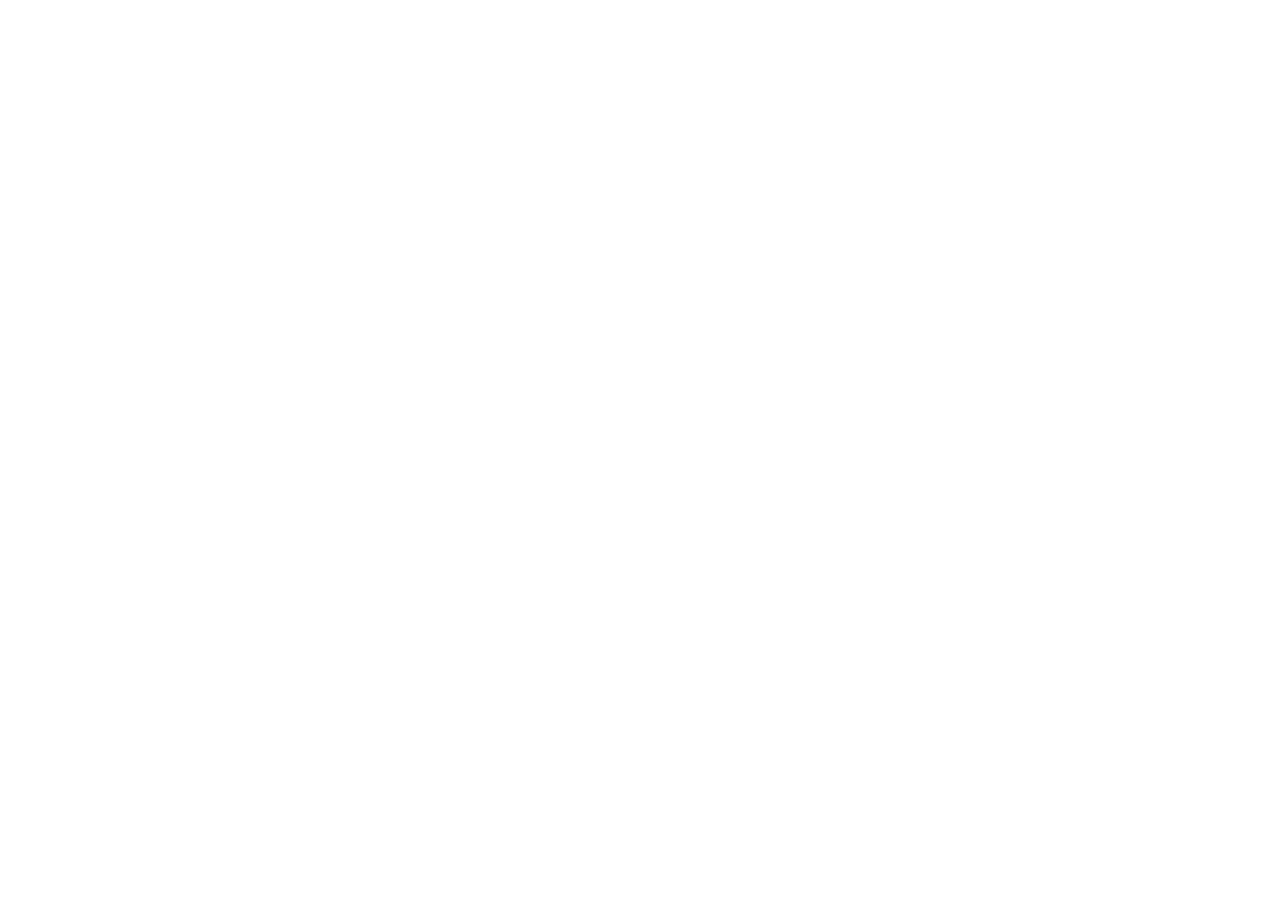
==== commit dcfba00b: "[test_product] 0718 update gui, fix bug, change router" ====
--- a/index.html
+++ b/index.html
@@ -1 +1 @@
-<!doctype html><html lang="ko"><head><meta charset="utf-8"/><meta name="viewport" content="width=device-width,initial-scale=1"/><meta name="theme-color" content="#000000"/><meta name="title" content="티맥스오에스"><meta name="description" content="티맥스오에스 대표사이트 입니다."><meta name="author" content="TmaxOS UX "><meta name="keyword" content="tmaxos, tmax, os, 운영체제, ux, ..."><meta name="robots" content="ALL"><meta name="Yeti" content="index, follow"><meta name="Yeti" content="ALL"><meta name="googlebot" content="index, follow"><meta name="googlebot" content="ALL"><meta property="og:type" content="website"><meta property="og:site" content="website"><meta property="og:title" content="티맥스오에스"><meta property="og:description" content="티맥스오에스 대표사이트 입니다."><meta property="og:image" content="./asset/images/main_banner.png"><link rel="icon" href="./favicon.svg"/><link rel="mask-icon" href="./favicon.svg"/><link rel="apple-touch-icon" href="./favicon.svg"/><title>티맥스오에스</title><script defer="defer" src="./static/js/main.3d37ddc9.js"></script><link href="./static/css/main.74e6e00d.css" rel="stylesheet"></head><body><div id="root"></div></body></html>+<!doctype html><html lang="ko"><head><meta charset="utf-8"/><meta name="viewport" content="width=device-width,initial-scale=1"/><meta name="theme-color" content="#000000"/><meta name="title" content="티맥스오에스"><meta name="description" content="티맥스오에스 대표사이트 입니다."><meta name="author" content="TmaxOS UX "><meta name="keyword" content="tmaxos, tmax, os, 운영체제, ux, ..."><meta name="robots" content="ALL"><meta name="Yeti" content="index, follow"><meta name="Yeti" content="ALL"><meta name="googlebot" content="index, follow"><meta name="googlebot" content="ALL"><meta property="og:type" content="website"><meta property="og:site" content="website"><meta property="og:title" content="티맥스오에스"><meta property="og:description" content="티맥스오에스 대표사이트 입니다."><meta property="og:image" content="/temporaryPage/asset/images/main_banner.png"><link rel="icon" href="/temporaryPage/favicon.svg"/><link rel="mask-icon" href="/temporaryPage/favicon.svg"/><link rel="apple-touch-icon" href="/temporaryPage/favicon.svg"/><title>티맥스오에스</title><script defer="defer" src="/temporaryPage/static/js/main.0e051f19.js"></script><link href="/temporaryPage/static/css/main.45b54829.css" rel="stylesheet"></head><body><div id="root"></div></body></html>